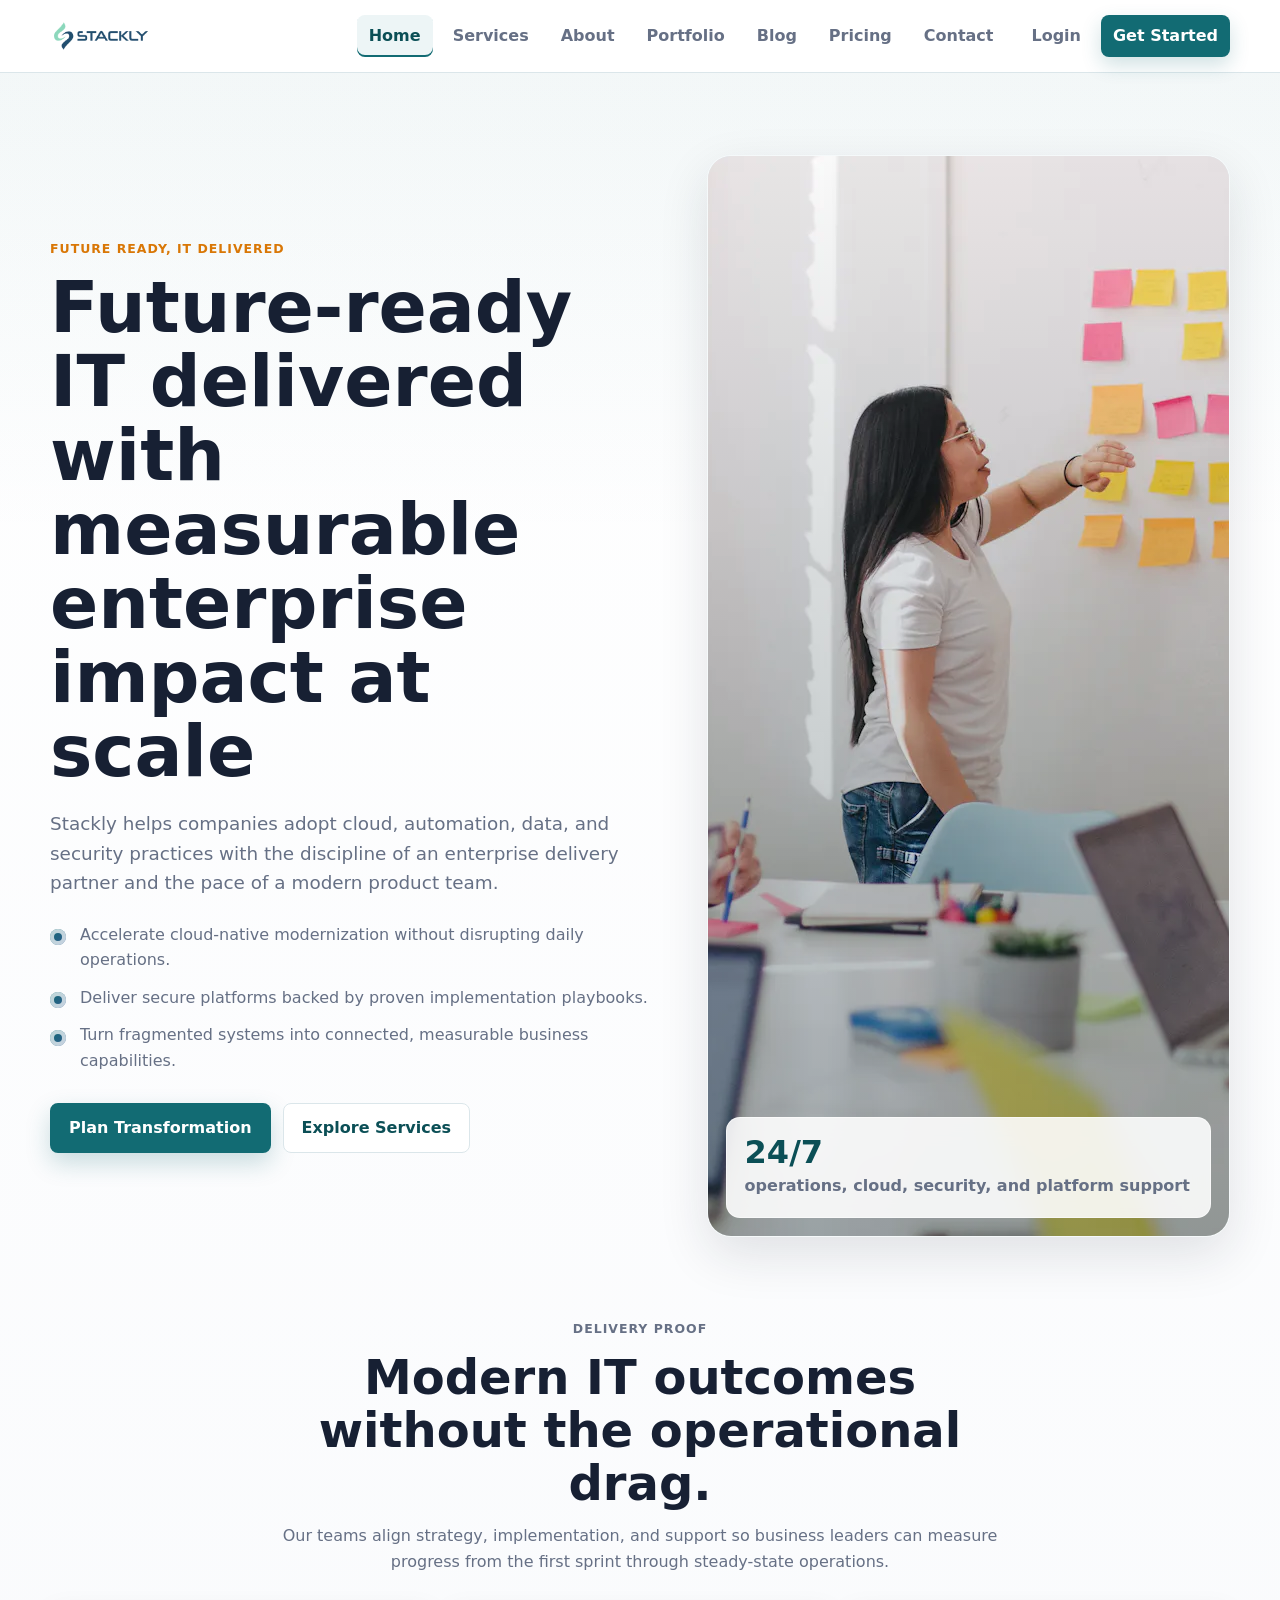
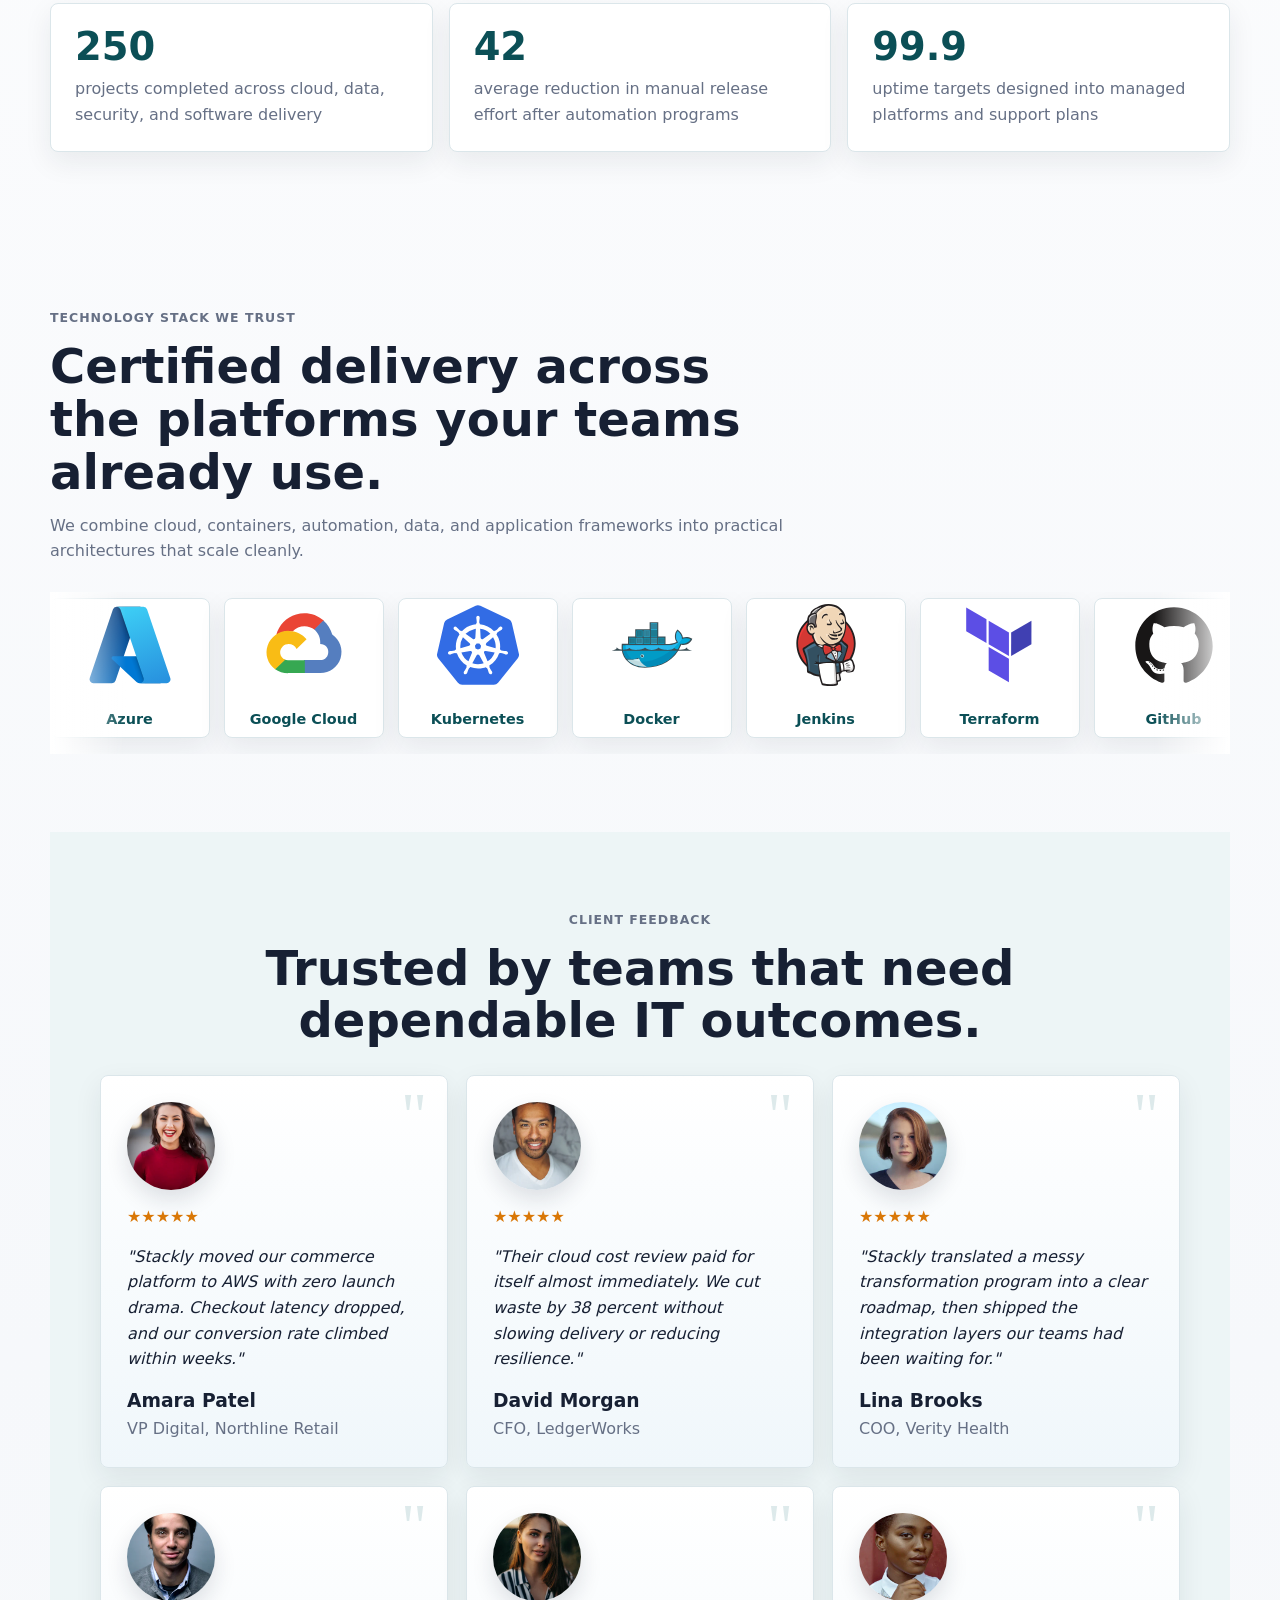
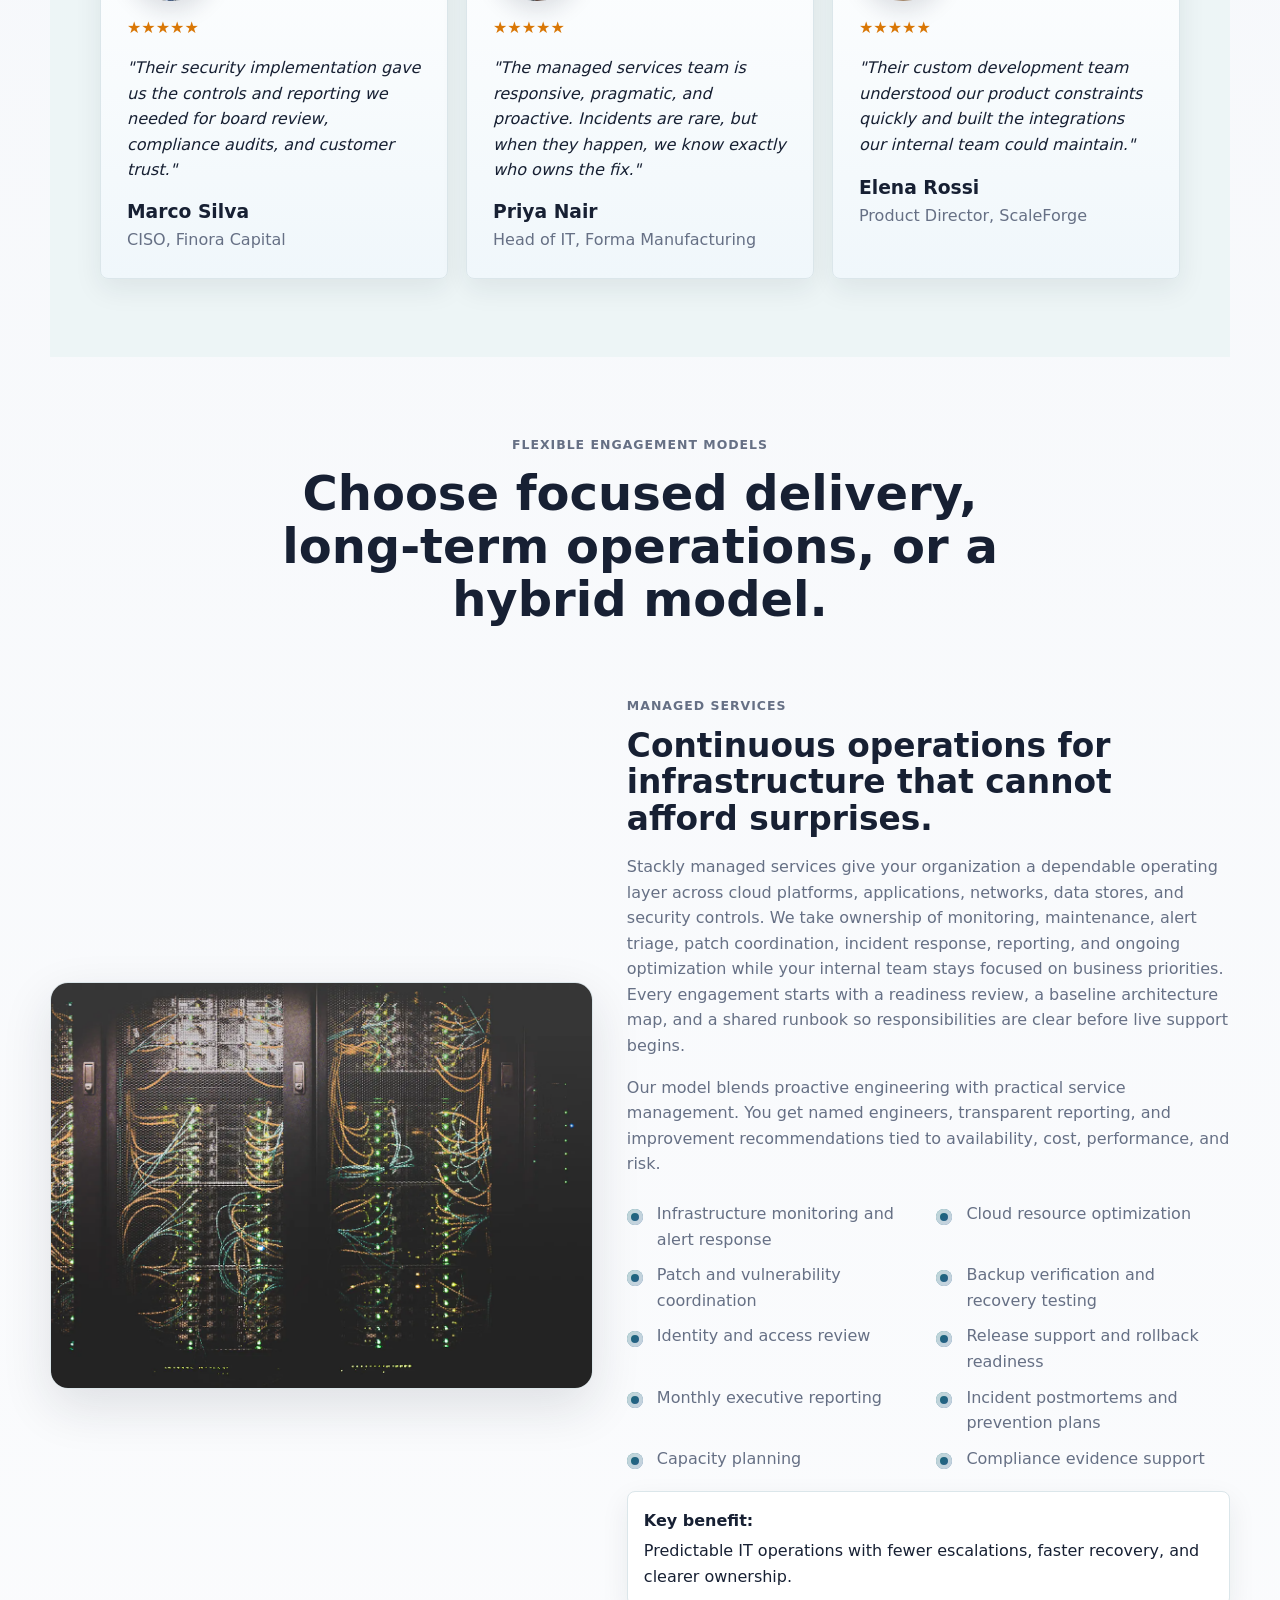
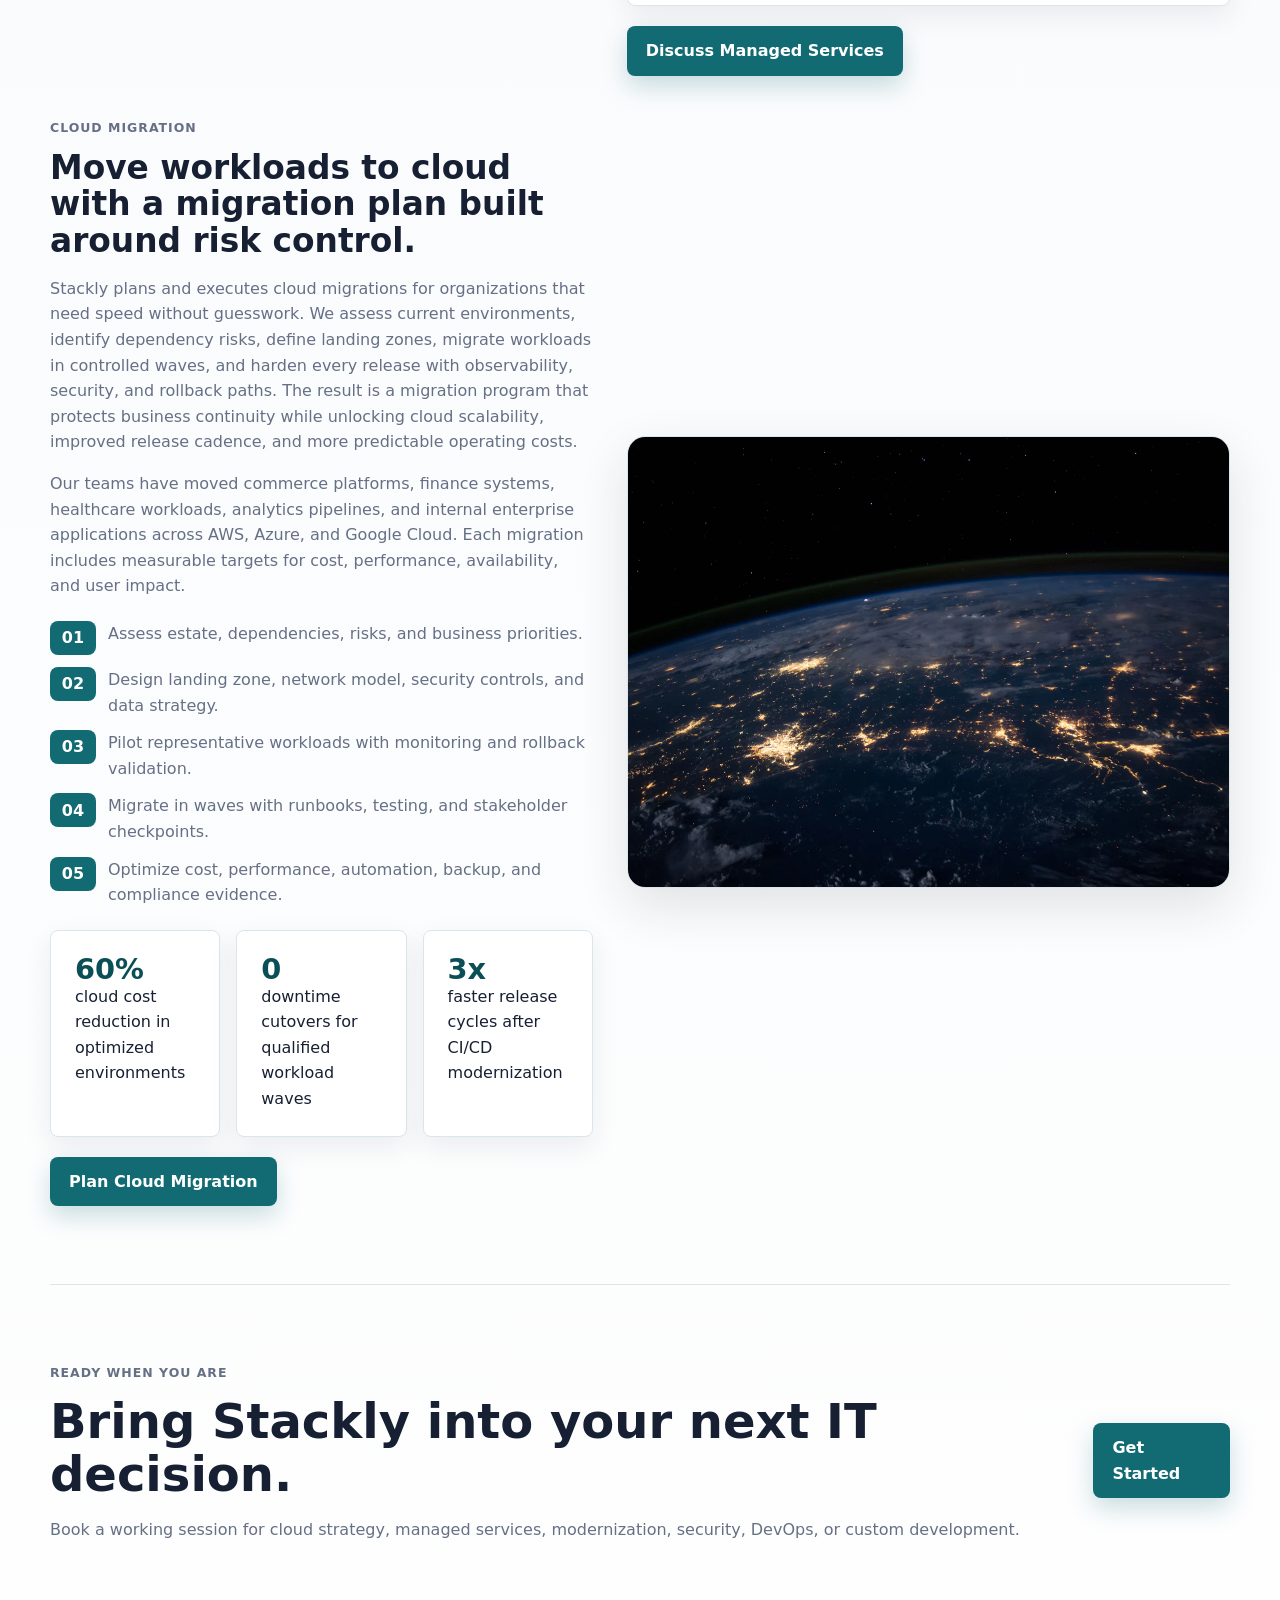
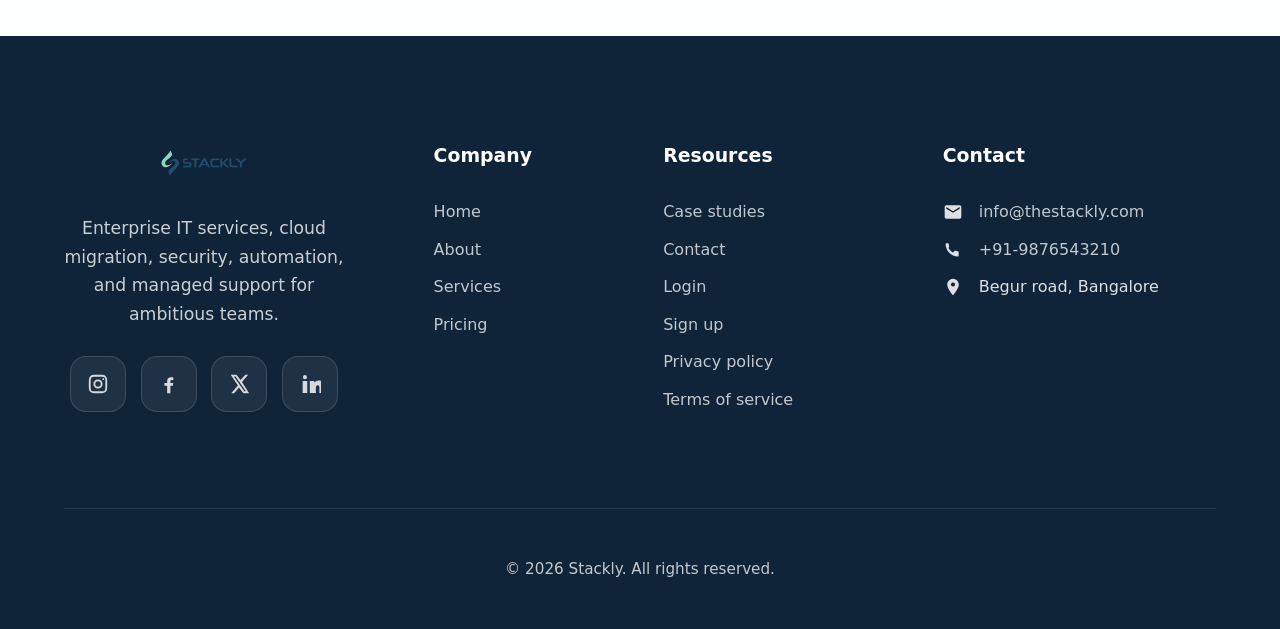
==== index.html @ 106e1dbd "first commit" ====
<!DOCTYPE html>
<html lang="en">
<head>
  <meta charset="UTF-8">
  <meta name="viewport" content="width=device-width, initial-scale=1.0">
  <meta name="description" content="Stackly delivers enterprise IT services, cloud migration, managed infrastructure, security, DevOps, and custom software for growing organizations.">
  <meta property="og:title" content="Stackly | Enterprise IT Services">
  <meta property="og:description" content="Future-ready IT delivery for cloud, security, automation, and digital transformation.">
  <meta property="og:image" content="assets/photos/hero-it-delivery.webp">
  <title>Stackly | Enterprise IT Services</title>
  <link rel="stylesheet" href="style.css">
  <script type="application/ld+json">
    {
      "@context": "https://schema.org",
      "@type": "Organization",
      "name": "Stackly",
      "url": "https://stackly.example",
      "description": "Enterprise IT services, cloud migration, managed infrastructure, security, DevOps, and custom software delivery.",
      "sameAs": ["https://www.linkedin.com", "https://github.com"]
    }
  </script>
</head>
<body data-page="home" class="preloader-active">
  <div class="preloader" id="preloader">
  <div class="preloader-card">
    
    <div class="preloader-spinner"></div>
    <span class="preloader-label">Stackly</span>
  </div>
</div>
  <header class="site-header">
    <nav class="navbar" aria-label="Main navigation">
<a class="logo" href="index.html" aria-label="Stackly home">
  <img src="assets/stackly-logo.webp" alt="Stackly Logo" class="logo-img">
</a>      <button class="menu-toggle" id="menuToggle" type="button" aria-label="Open menu" aria-expanded="false">
        <span class="menu-bar" aria-hidden="true"></span>
        <span class="menu-bar" aria-hidden="true"></span>
        <span class="menu-bar" aria-hidden="true"></span>
      </button>
      <div class="nav-menu" id="navMenu">
        <ul class="nav-links">
          <li><a href="index.html" data-nav="home">Home</a></li>
          <li><a href="services.html" data-nav="services">Services</a></li>
          <li><a href="about.html" data-nav="about">About</a></li>
          <li><a href="portfolio.html" data-nav="portfolio">Portfolio</a></li>
          <li><a href="blog.html" data-nav="blog">Blog</a></li>
          <li><a href="pricing.html" data-nav="pricing">Pricing</a></li>
          <li><a href="contact.html" data-nav="contact">Contact</a></li>
        </ul>
        <div class="nav-actions" id="authArea"></div>
      </div>
    </nav>
  </header>

  <main>
    <section class="hero hero-it page-fade" id="future-ready">
      <div class="hero-content">
        <p class="eyebrow">Future Ready, IT Delivered</p>
        <h1>Future-ready IT delivered<br>with measurable enterprise<br>impact at scale</h1>
        <p class="hero-subhead">Stackly helps companies adopt cloud, automation, data, and security practices with the discipline of an enterprise delivery partner and the pace of a modern product team.</p>
        <ul class="hero-benefits" aria-label="Stackly key benefits">
          <li><span aria-hidden="true"></span>Accelerate cloud-native modernization without disrupting daily operations.</li>
          <li><span aria-hidden="true"></span>Deliver secure platforms backed by proven implementation playbooks.</li>
          <li><span aria-hidden="true"></span>Turn fragmented systems into connected, measurable business capabilities.</li>
        </ul>
        <div class="hero-actions">
          <a class="btn primary" href="contact.html?service=IT%20Transformation">Plan Transformation</a>
          <a class="btn secondary" href="services.html">Explore Services</a>
        </div>
      </div>
      <figure class="hero-media" aria-label="Technology team working across cloud infrastructure">
        <img src="assets/photos/hero-it-delivery.webp" alt="Professional technology team collaborating around laptops and digital infrastructure" width="1920" height="1080" fetchpriority="high">
        <figcaption>
          <strong>24/7</strong>
          <span>operations, cloud, security, and platform support</span>
        </figcaption>
      </figure>
    </section>

    <section class="section proof-band" aria-labelledby="proof-title">
      <div class="section-heading center">
        <p class="eyebrow">Delivery Proof</p>
        <h2 id="proof-title">Modern IT outcomes without the operational drag.</h2>
        <p>Our teams align strategy, implementation, and support so business leaders can measure progress from the first sprint through steady-state operations.</p>
      </div>
      <div class="metric-grid">
        <article>
          <span data-counter="250">0</span>
          <p>projects completed across cloud, data, security, and software delivery</p>
        </article>
        <article>
          <span data-counter="42">0</span>
          <p>average reduction in manual release effort after automation programs</p>
        </article>
        <article>
          <span data-counter="99.9">0</span>
          <p>uptime targets designed into managed platforms and support plans</p>
        </article>
      </div>
    </section>

    <section class="section" aria-labelledby="stack-title">
      <div class="section-heading">
        <p class="eyebrow">Technology Stack We Trust</p>
        <h2 id="stack-title">Certified delivery across the platforms your teams already use.</h2>
        <p>We combine cloud, containers, automation, data, and application frameworks into practical architectures that scale cleanly.</p>
      </div>
      <div class="tech-carousel-wrap">
        <div class="tech-carousel" id="techCarousel" aria-label="Technology logo carousel">
          <div class="logo-track">
            <article class="logo-card" title="Amazon Web Services"><img src="assets/logos/aws.svg" alt="Amazon Web Services logo" loading="lazy"><span>AWS</span></article>
            <article class="logo-card" title="Microsoft Azure"><img src="assets/logos/azure.svg" alt="Microsoft Azure logo" loading="lazy"><span>Azure</span></article>
            <article class="logo-card" title="Google Cloud"><img src="assets/logos/googlecloud.svg" alt="Google Cloud logo" loading="lazy"><span>Google Cloud</span></article>
            <article class="logo-card" title="Kubernetes"><img src="assets/logos/kubernetes.svg" alt="Kubernetes logo" loading="lazy"><span>Kubernetes</span></article>
            <article class="logo-card" title="Docker"><img src="assets/logos/docker.svg" alt="Docker logo" loading="lazy"><span>Docker</span></article>
            <article class="logo-card" title="Jenkins"><img src="assets/logos/jenkins.svg" alt="Jenkins logo" loading="lazy"><span>Jenkins</span></article>
            <article class="logo-card" title="Terraform"><img src="assets/logos/terraform.svg" alt="Terraform logo" loading="lazy"><span>Terraform</span></article>
            <article class="logo-card" title="GitHub"><img src="assets/logos/github.svg" alt="GitHub logo" loading="lazy"><span>GitHub</span></article>
            <article class="logo-card" title="GitLab"><img src="assets/logos/gitlab.svg" alt="GitLab logo" loading="lazy"><span>GitLab</span></article>
            <article class="logo-card" title="React"><img src="assets/logos/react.svg" alt="React logo" loading="lazy"><span>React</span></article>
            <article class="logo-card" title="Node.js"><img src="assets/logos/nodejs.svg" alt="Node.js logo" loading="lazy"><span>Node.js</span></article>
            <article class="logo-card" title="Python"><img src="assets/logos/python.svg" alt="Python logo" loading="lazy"><span>Python</span></article>
            <article class="logo-card" title="PostgreSQL"><img src="assets/logos/postgresql.svg" alt="PostgreSQL logo" loading="lazy"><span>PostgreSQL</span></article>
            <article class="logo-card" title="MongoDB"><img src="assets/logos/mongodb.svg" alt="MongoDB logo" loading="lazy"><span>MongoDB</span></article>
            <article class="logo-card" title="Redis"><img src="assets/logos/redis.svg" alt="Redis logo" loading="lazy"><span>Redis</span></article>
          </div>
        </div>
      </div>
    </section>

    <section class="section muted" aria-labelledby="testimonials-title">
      <div class="section-heading center">
        <p class="eyebrow">Client Feedback</p>
        <h2 id="testimonials-title">Trusted by teams that need dependable IT outcomes.</h2>
      </div>
      <div class="testimonial-grid">
        <article class="testimonial-card">
          <img src="assets/photos/testimonial-amara.webp" alt="Portrait of Amara Patel" loading="lazy">
          <div class="rating" aria-label="5 out of 5 stars">&#9733;&#9733;&#9733;&#9733;&#9733;</div>
          <p>"Stackly moved our commerce platform to AWS with zero launch drama. Checkout latency dropped, and our conversion rate climbed within weeks."</p>
          <h3>Amara Patel</h3>
          <span>VP Digital, Northline Retail</span>
        </article>
        <article class="testimonial-card">
          <img src="assets/photos/testimonial-david.webp" alt="Portrait of David Morgan" loading="lazy">
          <div class="rating" aria-label="5 out of 5 stars">&#9733;&#9733;&#9733;&#9733;&#9733;</div>
          <p>"Their cloud cost review paid for itself almost immediately. We cut waste by 38 percent without slowing delivery or reducing resilience."</p>
          <h3>David Morgan</h3>
          <span>CFO, LedgerWorks</span>
        </article>
        <article class="testimonial-card">
          <img src="assets/photos/testimonial-lina.webp" alt="Portrait of Lina Brooks" loading="lazy">
          <div class="rating" aria-label="5 out of 5 stars">&#9733;&#9733;&#9733;&#9733;&#9733;</div>
          <p>"Stackly translated a messy transformation program into a clear roadmap, then shipped the integration layers our teams had been waiting for."</p>
          <h3>Lina Brooks</h3>
          <span>COO, Verity Health</span>
        </article>
        <article class="testimonial-card">
          <img src="assets/photos/testimonial-marco.webp" alt="Portrait of Marco Silva" loading="lazy">
          <div class="rating" aria-label="5 out of 5 stars">&#9733;&#9733;&#9733;&#9733;&#9733;</div>
          <p>"Their security implementation gave us the controls and reporting we needed for board review, compliance audits, and customer trust."</p>
          <h3>Marco Silva</h3>
          <span>CISO, Finora Capital</span>
        </article>
        <article class="testimonial-card">
          <img src="assets/photos/testimonial-priya.webp" alt="Portrait of Priya Nair" loading="lazy">
          <div class="rating" aria-label="5 out of 5 stars">&#9733;&#9733;&#9733;&#9733;&#9733;</div>
          <p>"The managed services team is responsive, pragmatic, and proactive. Incidents are rare, but when they happen, we know exactly who owns the fix."</p>
          <h3>Priya Nair</h3>
          <span>Head of IT, Forma Manufacturing</span>
        </article>
        <article class="testimonial-card">
          <img src="assets/photos/testimonial-elena.webp" alt="Portrait of Elena Rossi" loading="lazy">
          <div class="rating" aria-label="5 out of 5 stars">&#9733;&#9733;&#9733;&#9733;&#9733;</div>
          <p>"Their custom development team understood our product constraints quickly and built the integrations our internal team could maintain."</p>
          <h3>Elena Rossi</h3>
          <span>Product Director, ScaleForge</span>
        </article>
      </div>
    </section>

    <section class="section engagement-section" aria-labelledby="engagement-title">
      <div class="section-heading center">
        <p class="eyebrow">Flexible Engagement Models</p>
        <h2 id="engagement-title">Choose focused delivery, long-term operations, or a hybrid model.</h2>
      </div>

      <article class="engagement-row" id="managed-services">
        <div class="engagement-image">
          <img src="assets/photos/managed-services.webp" alt="Server monitoring and IT operations environment" loading="lazy">
        </div>
        <div class="engagement-copy">
          <p class="eyebrow">Managed Services</p>
          <h3>Continuous operations for infrastructure that cannot afford surprises.</h3>
          <p>Stackly managed services give your organization a dependable operating layer across cloud platforms, applications, networks, data stores, and security controls. We take ownership of monitoring, maintenance, alert triage, patch coordination, incident response, reporting, and ongoing optimization while your internal team stays focused on business priorities. Every engagement starts with a readiness review, a baseline architecture map, and a shared runbook so responsibilities are clear before live support begins.</p>
          <p>Our model blends proactive engineering with practical service management. You get named engineers, transparent reporting, and improvement recommendations tied to availability, cost, performance, and risk.</p>
          <ul class="icon-list two-column">
            <li>Infrastructure monitoring and alert response</li>
            <li>Cloud resource optimization</li>
            <li>Patch and vulnerability coordination</li>
            <li>Backup verification and recovery testing</li>
            <li>Identity and access review</li>
            <li>Release support and rollback readiness</li>
            <li>Monthly executive reporting</li>
            <li>Incident postmortems and prevention plans</li>
            <li>Capacity planning</li>
            <li>Compliance evidence support</li>
          </ul>
          <div class="highlight-strip">
            <strong>Key benefit:</strong>
            <span>Predictable IT operations with fewer escalations, faster recovery, and clearer ownership.</span>
          </div>
          <a class="btn primary" href="contact.html?service=Managed%20Services">Discuss Managed Services</a>
        </div>
      </article>

      <article class="engagement-row reverse" id="cloud-migration">
        <div class="engagement-image">
          <img src="assets/photos/cloud-migration.webp" alt="Cloud infrastructure and digital network concept" loading="lazy">
        </div>
        <div class="engagement-copy">
          <p class="eyebrow">Cloud Migration</p>
          <h3>Move workloads to cloud with a migration plan built around risk control.</h3>
          <p>Stackly plans and executes cloud migrations for organizations that need speed without guesswork. We assess current environments, identify dependency risks, define landing zones, migrate workloads in controlled waves, and harden every release with observability, security, and rollback paths. The result is a migration program that protects business continuity while unlocking cloud scalability, improved release cadence, and more predictable operating costs.</p>
          <p>Our teams have moved commerce platforms, finance systems, healthcare workloads, analytics pipelines, and internal enterprise applications across AWS, Azure, and Google Cloud. Each migration includes measurable targets for cost, performance, availability, and user impact.</p>
          <ol class="timeline-list" aria-label="Cloud migration methodology">
            <li><span>01</span>Assess estate, dependencies, risks, and business priorities.</li>
            <li><span>02</span>Design landing zone, network model, security controls, and data strategy.</li>
            <li><span>03</span>Pilot representative workloads with monitoring and rollback validation.</li>
            <li><span>04</span>Migrate in waves with runbooks, testing, and stakeholder checkpoints.</li>
            <li><span>05</span>Optimize cost, performance, automation, backup, and compliance evidence.</li>
          </ol>
          <div class="result-grid">
            <div><strong>60%</strong><span>cloud cost reduction in optimized environments</span></div>
            <div><strong>0</strong><span>downtime cutovers for qualified workload waves</span></div>
            <div><strong>3x</strong><span>faster release cycles after CI/CD modernization</span></div>
          </div>
          <a class="btn primary" href="contact.html?service=Cloud%20Migration">Plan Cloud Migration</a>
        </div>
      </article>
    </section>

    <section class="section cta-band" aria-labelledby="cta-title">
      <div>
        <p class="eyebrow">Ready When You Are</p>
        <h2 id="cta-title">Bring Stackly into your next IT decision.</h2>
        <p>Book a working session for cloud strategy, managed services, modernization, security, DevOps, or custom development.</p>
      </div>
      <a class="btn primary" href="contact.html">Get Started</a>
    </section>
  </main>

    <footer class="site-footer">
    <div class="container footer-grid">
      <div class="footer-brand">
        <a class="logo" href="index.html" aria-label="Stackly home">
          <img class="logo__img" src="assets/stackly-logo.webp" alt="Stackly Logo" width="280" height="64" decoding="async">
        </a>
        <p>Enterprise IT services, cloud migration, security, automation, and managed support for ambitious teams.</p>
        <div class="footer-social" aria-label="Social links">
          <a class="footer-social__link" href="https://www.instagram.com/" aria-label="Instagram">
            <svg class="footer-social__icon" viewBox="0 0 24 24" width="22" height="22" aria-hidden="true">
              <path fill="currentColor" d="M7.5 2h9A5.5 5.5 0 0 1 22 7.5v9A5.5 5.5 0 0 1 16.5 22h-9A5.5 5.5 0 0 1 2 16.5v-9A5.5 5.5 0 0 1 7.5 2Zm0 2A3.5 3.5 0 0 0 4 7.5v9A3.5 3.5 0 0 0 7.5 20h9a3.5 3.5 0 0 0 3.5-3.5v-9A3.5 3.5 0 0 0 16.5 4h-9Zm10.25 1.75a1 1 0 1 1 0 2a1 1 0 0 1 0-2ZM12 7a5 5 0 1 1 0 10a5 5 0 0 1 0-10Zm0 2a3 3 0 1 0 0 6a3 3 0 0 0 0-6Z"/>
            </svg>
          </a>
          <a class="footer-social__link" href="https://www.facebook.com/" aria-label="Facebook">
            <svg class="footer-social__icon" viewBox="0 0 24 24" width="22" height="22" aria-hidden="true">
              <path fill="currentColor" d="M13.5 22v-8h2.7l.4-3H13.5V9.1c0-.9.3-1.6 1.7-1.6h1.5V4.8c-.3 0-1.3-.1-2.5-.1c-2.5 0-4.2 1.5-4.2 4.3V11H7v3h3v8h3.5Z"/>
            </svg>
          </a>
          <a class="footer-social__link" href="https://twitter.com/" aria-label="Twitter">
            <svg class="footer-social__icon" viewBox="0 0 24 24" width="22" height="22" aria-hidden="true">
              <path fill="currentColor" d="M18.9 2H22l-6.8 7.8L23 22h-6.2l-4.8-6.2L6.6 22H3.5l7.3-8.4L3 2h6.3l4.3 5.6L18.9 2Zm-1.1 18h1.7L8.2 3.9H6.4L17.8 20Z"/>
            </svg>
          </a>
          <a class="footer-social__link" href="https://www.linkedin.com/" aria-label="LinkedIn">
            <svg class="footer-social__icon" viewBox="0 0 24 24" width="22" height="22" aria-hidden="true">
              <path fill="currentColor" d="M6.5 6.7A2.2 2.2 0 1 1 6.5 2.3a2.2 2.2 0 0 1 0 4.4ZM4 21.8V8.6h5v13.2H4Zm7.8 0V8.6h4.8v1.8h.1c.7-1.2 2.3-2.3 4.7-2.3c5 0 5.9 3.3 5.9 7.6v6.1h-5v-5.4c0-1.3 0-3-1.8-3s-2.1 1.4-2.1 2.9v5.5h-5Z"/>
            </svg>
          </a>
        </div>
      </div>
      <div>
        <h4>Company</h4>
        <ul class="footer-links">
          <li><a href="index.html">Home</a></li>
          <li><a href="about.html">About</a></li>
          <li><a href="services.html">Services</a></li>
          <li><a href="pricing.html">Pricing</a></li>
        </ul>
      </div>
      <div>
        <h4>Resources</h4>
        <ul class="footer-links">
          <li><a href="portfolio.html">Case studies</a></li>
          <li><a href="contact.html">Contact</a></li>
          <li><a href="login.html">Login</a></li>
          <li><a href="signup.html">Sign up</a></li>
          <li><a href="privacy.html">Privacy policy</a></li>
          <li><a href="terms.html">Terms of service</a></li>
        </ul>
      </div>
      <div>
        <h4>Contact</h4>
        <ul class="footer-links footer-contact">
          <li>
            <span class="footer-contact__ico" aria-hidden="true">
              <svg viewBox="0 0 24 24" width="20" height="20">
                <path fill="currentColor" d="M20 4H4a2 2 0 0 0-2 2v12a2 2 0 0 0 2 2h16a2 2 0 0 0 2-2V6a2 2 0 0 0-2-2Zm0 4-8 5L4 8V6l8 5 8-5v2Z"/>
              </svg>
            </span>
            <a href="mailto:info@thestackly.com">info@thestackly.com</a>
          </li>
          <li>
            <span class="footer-contact__ico" aria-hidden="true">
              <svg viewBox="0 0 24 24" width="20" height="20">
                <path fill="currentColor" d="M6.6 10.8c1.2 2.3 3.1 4.2 5.4 5.4l1.8-1.8c.2-.2.6-.3.9-.2 1 .3 2.1.5 3.2.5.5 0 .9.4.9.9V20c0 .5-.4.9-.9.9C9.9 20.9 3.1 14.1 3.1 5.9c0-.5.4-.9.9-.9H6c.5 0 .9.4.9.9 0 1.1.2 2.2.5 3.2.1.3 0 .7-.2.9l-1.6 1.7Z"/>
              </svg>
            </span>
            <a href="tel:+919876543210">+91-9876543210</a>
          </li>
          <li>
            <span class="footer-contact__ico" aria-hidden="true">
              <svg viewBox="0 0 24 24" width="20" height="20">
                <path fill="currentColor" d="M12 2a7 7 0 0 1 7 7c0 5.2-7 13-7 13S5 14.2 5 9a7 7 0 0 1 7-7Zm0 9.5A2.5 2.5 0 1 0 12 6.5a2.5 2.5 0 0 0 0 5Z"/>
              </svg>
            </span>
            <span>Begur road, Bangalore</span>
          </li>
        </ul>
      </div>
    </div>
    <div class="container footer-bottom">
      <span>&copy; <span id="year"></span> Stackly. All rights reserved.</span>
    </div>
  </footer>

  <script src="script.js"></script>
</body>
</html>
---- style.css ----
:root {
  --bg: #f6f8fb;
  --surface: #ffffff;
  --surface-soft: #edf5f6;
  --surface-warm: #fff7ed;
  --text: #172033;
  --muted: #667085;
  --line: #dbe6ea;
  --primary: #126b73;
  --primary-dark: #0b4f56;
  --secondary: #315b8f;
  --accent: #d97706;
  --accent-dark: #9a4d00;
  --success: #057647;
  --error: #b42318;
  --shadow-sm: 0 10px 28px rgba(23, 32, 51, 0.08);
  --shadow: 0 18px 50px rgba(23, 32, 51, 0.12);
  --radius: 8px;
  --container: 1180px;
}

.container {
  width: calc(100% - 32px);
  max-width: var(--container);
  margin: 0 auto;
}

.site-footer {
  background: #0f2438;
  color: rgba(255, 255, 255, 0.75);
  padding: 6.75rem 0 3rem;
  margin-top: 0;
}

.site-footer .container {
  width: calc(100% - 128px);
  max-width: 1700px;
}
 
.footer-grid {
  display: grid;
  grid-template-columns: minmax(280px, 1.18fr) minmax(140px, 0.55fr) minmax(190px, 0.72fr) minmax(300px, 0.9fr);
  gap: clamp(3rem, 7vw, 8.5rem);
  align-items: start;
  margin-bottom: 5.2rem;
}
 
.site-footer h4 {
  color: #fff;
  font-size: 1.18rem;
  line-height: 1.2;
  margin: 0 0 2rem;
}
 
.site-footer a {
  color: rgba(255, 255, 255, 0.82);
}
 
.site-footer a:hover {
  color: #fff;
}
 
.footer-links {
  list-style: none;
  padding: 0;
  margin: 0;
}
 
.footer-links li {
  margin-bottom: 1.42rem;
}
 
.footer-contact li {
  display: flex;
  align-items: flex-start;
  gap: 1rem;
}
 
.footer-contact__ico {
  display: inline-flex;
  flex: 0 0 auto;
  margin-top: 0.18rem;
  color: rgba(255, 255, 255, 0.76);
}
 
.footer-contact a,
.footer-contact span {
  color: rgba(255, 255, 255, 0.86);
}

.footer-brand {
  display: grid;
  justify-items: center;
  text-align: center;
}
 
.footer-brand p {
  color: rgba(255, 255, 255, 0.78);
  font-size: 1.08rem;
  line-height: 1.65;
  max-width: 360px;
  margin: 2rem 0 1.35rem;
}
 
.footer-social {
  display: flex;
  align-items: center;
  justify-content: center;
  gap: 0.9rem;
  margin-top: 0.4rem;
}
 
.footer-social__link {
  width: 56px;
  height: 56px;
  display: inline-flex;
  align-items: center;
  justify-content: center;
  border-radius: 16px;
  border: 1px solid rgba(255, 255, 255, 0.13);
  background: rgba(255, 255, 255, 0.065);
  color: rgba(255, 255, 255, 0.82);
  transition: transform var(--transition), background var(--transition), border-color var(--transition), color var(--transition);
}
 
.footer-social__link:hover {
  transform: translateY(-2px);
  background: rgba(255, 255, 255, 0.12);
  border-color: rgba(255, 255, 255, 0.22);
  color: #fff;
}
 
.footer-social__icon {
  display: block;
}
 
.footer-bottom {
  padding-top: 3rem;
  border-top: 1px solid rgba(255, 255, 255, 0.1);
  display: flex;
  justify-content: center;
  align-items: center;
  text-align: center;
  font-size: 0.95rem;
}
 
.footer-bottom__brand {
  display: inline-flex;
  align-items: center;
  gap: 0.6rem;
}
 
.footer-bottom__logo {
  width: 110px;
  height: 28px;
  object-fit: contain;
  display: block;
}

.site-footer .logo__img {
  height: 38px;
  width: auto;
}

* {
  box-sizing: border-box;
}

html {
  scroll-behavior: smooth;
  scroll-padding-top: 96px;
}

body {
  margin: 0;
  color: var(--text);
  background:
    linear-gradient(180deg, rgba(18, 107, 115, 0.06), transparent 540px),
    linear-gradient(180deg, #ffffff 0%, var(--bg) 42%, #ffffff 100%);
  font-family: Inter, ui-sans-serif, system-ui, -apple-system, BlinkMacSystemFont, "Segoe UI", sans-serif;
  line-height: 1.6;
  overflow-x: hidden;
}

img,
svg,
iframe {
  max-width: 100%;
}

img {
  display: block;
}

a {
  color: inherit;
  text-decoration: none;
}

button,
input,
select,
textarea {
  font: inherit;
}

button {
  border: 0;
}

input,
select,
textarea {
  width: 100%;
  min-height: 46px;
  border: 1px solid var(--line);
  border-radius: var(--radius);
  padding: 11px 13px;
  color: var(--text);
  background: #fff;
  transition: border-color 0.2s ease, box-shadow 0.2s ease;
}

textarea {
  resize: vertical;
}

input[type="checkbox"] {
  width: 18px;
  min-height: 18px;
  accent-color: var(--primary);
}

input[type="file"] {
  padding: 9px;
}

input:focus,
select:focus,
textarea:focus,
button:focus-visible,
a:focus-visible,
summary:focus-visible {
  outline: none;
  border-color: var(--primary);
  box-shadow: 0 0 0 4px rgba(18, 107, 115, 0.15);
}

.sr-only {
  position: absolute;
  width: 1px;
  height: 1px;
  overflow: hidden;
  clip: rect(0, 0, 0, 0);
  white-space: nowrap;
}

.site-header {
  position: sticky;
  top: 0;
  z-index: 50;
  background: rgba(255, 255, 255, 0.94);
  border-bottom: 1px solid var(--line);
  backdrop-filter: blur(16px);
}
.preloader-active {
  overflow: hidden;
}

/* Background */
.preloader {
  position: fixed;
  inset: 0;
  z-index: 9999;
  display: flex;
  align-items: center;
  justify-content: center;
  background: linear-gradient(135deg, #f5f7fa, #e4ecf3);
  backdrop-filter: blur(6px);
  transition: opacity 0.5s ease, visibility 0.5s ease;
}

.preloader-hidden {
  opacity: 0;
  visibility: hidden;
  pointer-events: none;
}

/* Glass Card */
.preloader-card {
  display: flex;
  align-items: center;
  gap: 1rem;
  padding: 22px 30px;
  border-radius: 20px;
  background: rgba(255, 255, 255, 0.6);
  backdrop-filter: blur(14px);
  box-shadow: 0 20px 60px rgba(0, 0, 0, 0.12);
  animation: fadeInUp 0.6s ease;
}

/* Logo */
.preloader-logo {
  width: 48px;
  height: 48px;
  border-radius: 50%;
  object-fit: cover;
  box-shadow: 0 10px 25px rgba(0, 0, 0, 0.15);
  animation: pulse 1.8s infinite ease-in-out;
}

/* Spinner */
.preloader-spinner {
  width: 32px;
  height: 32px;
  border-radius: 50%;
  background: conic-gradient(
    from 0deg,
    #4a90e2,
    #6dd5ed,
    #4a90e2
  );
  mask: radial-gradient(farthest-side, transparent 60%, black 61%);
  -webkit-mask: radial-gradient(farthest-side, transparent 60%, black 61%);
  animation: spin 1s linear infinite;
}

/* Text */
.preloader-label {
  font-size: 1.3rem;
  font-weight: 800;
  letter-spacing: 0.08em;
  color: #2c3e50;
}

/* Animations */
@keyframes spin {
  to {
    transform: rotate(360deg);
  }
}

@keyframes pulse {
  0%, 100% {
    transform: scale(1);
  }
  50% {
    transform: scale(1.08);
  }
}

@keyframes fadeInUp {
  from {
    opacity: 0;
    transform: translateY(25px);
  }
  to {
    opacity: 1;
    transform: translateY(0);
  }
}
.navbar {
  width: calc(100% - 32px);
  max-width: var(--container);
  min-height: 72px;
  margin: 0 auto;
  display: flex;
  align-items: center;
  justify-content: space-between;
  gap: 18px;
  position: relative;
}

.logo {
  display: inline-flex;
  align-items: center;
  gap: 10px;
  color: var(--primary-dark);
  font-size: 1.4rem;
  font-weight: 900;
  letter-spacing: 0;
}

.logo img,
.logo-img {
  max-height: 42px;
  width: auto;
  display: block;
}

.menu-toggle {
  width: 44px;
  min-width: 44px;
  height: 44px;
  display: inline-grid;
  align-content: center;
  justify-items: center;
  gap: 5px;
  border: 1px solid var(--line);
  border-radius: var(--radius);
  color: var(--text);
  background: var(--surface);
  cursor: pointer;
}

.menu-bar {
  width: 20px;
  height: 2px;
  display: block;
  border-radius: 999px;
  background: currentColor;
  transition: transform 0.2s ease, opacity 0.2s ease;
}

.menu-toggle.open .menu-bar:nth-child(1) {
  transform: translateY(7px) rotate(45deg);
}

.menu-toggle.open .menu-bar:nth-child(2) {
  opacity: 0;
}

.menu-toggle.open .menu-bar:nth-child(3) {
  transform: translateY(-7px) rotate(-45deg);
}

.nav-menu {
  position: fixed;
  inset: 72px 0 auto auto;
  width: min(360px, calc(100vw - 24px));
  max-height: calc(100vh - 88px);
  display: none;
  flex-direction: column;
  gap: 14px;
  padding: 18px;
  border: 1px solid var(--line);
  border-radius: var(--radius);
  background: #fff;
  box-shadow: var(--shadow);
  overflow-y: auto;
}

.nav-menu.open {
  display: flex;
}

.nav-links,
.nav-actions {
  display: flex;
  gap: 8px;
}

.nav-links {
  flex-direction: column;
  align-items: stretch;
  padding: 0;
  margin: 0;
  list-style: none;
}

.nav-actions {
  flex-direction: column;
}

.nav-links a,
.nav-actions a,
.logout-btn {
  min-height: 40px;
  display: inline-flex;
  align-items: center;
  justify-content: center;
  border-radius: var(--radius);
  padding: 8px 12px;
  color: var(--muted);
  background: transparent;
  font-weight: 800;
  cursor: pointer;
  transition: color 0.2s ease, background 0.2s ease, transform 0.2s ease;
}

.nav-links a:hover,
.nav-links a.active {
  color: var(--primary-dark);
  background: var(--surface-soft);
}

.nav-links a.active {
  box-shadow: inset 0 -2px 0 var(--primary);
}

.nav-cta,
.nav-actions .nav-cta {
  color: #fff;
  background: var(--primary);
  box-shadow: 0 8px 20px rgba(18, 107, 115, 0.2);
}

.nav-cta:hover,
.logout-btn:hover {
  color: #fff;
  background: var(--primary-dark);
}

.user-pill {
  display: inline-flex;
  align-items: center;
  justify-content: center;
  min-height: 40px;
  padding: 8px 12px;
  border: 1px solid var(--line);
  border-radius: var(--radius);
  background: #fff;
  font-weight: 800;
}

.hero,
.page-hero,
.section,
.auth-page {
  width: calc(100% - 32px);
  max-width: var(--container);
  margin: 0 auto;
}

.hero {
  min-height: calc(100vh - 72px);
  display: grid;
  grid-template-columns: minmax(0, 1fr) minmax(360px, 0.86fr);
  align-items: center;
  gap: 48px;
  padding: 82px 0;
}

.hero.hero-404 {
  min-height: 100vh;
  width: 100%;
  max-width: 100%;
  margin: 0;
  display: grid;
  justify-items: center;
  align-items: center;
  place-items: center;
  padding: 100px 24px;
  background: radial-gradient(circle at top, rgba(18, 107, 115, 0.12), transparent 42%), var(--bg);
}

.hero.hero-404 .hero-content {
  width: min(100%, 720px);
  margin: 0 auto;
  text-align: center;
  padding: 40px 36px;
  border-radius: 28px;
  background: rgba(255, 255, 255, 0.96);
  box-shadow: 0 24px 64px rgba(23, 32, 51, 0.12);
  border: 1px solid rgba(18, 107, 115, 0.08);
}

.hero.hero-404 .error-hero-card {
  display: grid;
  place-items: center;
  gap: 18px;
  margin-bottom: 24px;
}

.hero.hero-404 .error-code {
  display: inline-flex;
  align-items: center;
  justify-content: center;
  min-width: 96px;
  min-height: 96px;
  border-radius: 28px;
  background: linear-gradient(135deg, rgba(18, 107, 115, 0.12), rgba(49, 91, 143, 0.16));
  color: var(--primary);
  font-size: 2.8rem;
  font-weight: 900;
}

.hero.hero-404 h1 {
  font-size: clamp(2.2rem, 4vw, 3.4rem);
}

.hero.hero-404 .hero-subhead {
  color: var(--muted);
  font-size: 1rem;
  margin-top: 0;
}

.hero.hero-404 .hero-actions {
  justify-content: center;
  gap: 16px;
  margin-top: 28px;
}

.hero.hero-404 .hero-actions .btn {
  min-width: 170px;
}

.hero.hero-404 .btn.primary {
  box-shadow: 0 16px 36px rgba(18, 107, 115, 0.18);
}

.hero.hero-404 .btn.secondary {
  background: #f8fbfd;
}

.hero.hero-404 .btn.secondary:hover {
  background: #eef7fb;
}

.hero.hero-404 .eyebrow {
  margin-bottom: 12px;
  letter-spacing: 0.15em;
  color: var(--accent);
}

.hero h1,
.page-hero h1,
.auth-card h1 {
  margin: 0;
  line-height: 1.04;
  letter-spacing: 0;
}

.hero h1 {
  max-width: 820px;
  font-size: 4.45rem;
}

.hero-content,
.hero-media,
.engagement-copy,
.story-copy,
.rich-card,
.portfolio-card,
.blog-card,
.pricing-card,
.team-card,
.form-card,
.contact-panel {
  min-width: 0;
}

.hero h1,
.page-hero h1,
.section h2 {
  overflow-wrap: break-word;
}

.hero-subhead,
.page-hero p,
.section p {
  color: var(--muted);
}

.hero-subhead {
  max-width: 680px;
  margin: 20px 0 0;
  font-size: 1.15rem;
}

.eyebrow {
  margin: 0 0 12px;
  color: var(--accent);
  font-size: 0.78rem;
  font-weight: 900;
  letter-spacing: 0.08em;
  text-transform: uppercase;
}

.hero-benefits,
.icon-list,
.feature-list,
.result-list {
  padding: 0;
  margin: 24px 0 0;
  list-style: none;
}

.hero-benefits {
  display: grid;
  gap: 12px;
  max-width: 720px;
}

.hero-benefits li,
.icon-list li,
.feature-list li,
.result-list li {
  position: relative;
  padding-left: 30px;
  color: var(--muted);
}

.hero-benefits li span,
.icon-list li::before,
.feature-list li::before,
.result-list li::before {
  content: "";
  position: absolute;
  left: 0;
  top: 0.48em;
  width: 16px;
  height: 16px;
  border-radius: 50%;
  background:
    linear-gradient(135deg, var(--primary), var(--secondary));
  box-shadow: inset 0 0 0 4px rgba(255, 255, 255, 0.72);
}

.hero-actions {
  display: flex;
  flex-wrap: wrap;
  gap: 12px;
  margin-top: 30px;
}

.btn {
  min-height: 46px;
  display: inline-flex;
  align-items: center;
  justify-content: center;
  border: 1px solid transparent;
  border-radius: var(--radius);
  padding: 11px 18px;
  font-weight: 900;
  cursor: pointer;
  transition: transform 0.2s ease, box-shadow 0.2s ease, background 0.2s ease, color 0.2s ease;
}

.btn:active,
.filter-btn:active,
.nav-links a:active,
.nav-actions a:active,
.logout-btn:active {
  transform: translateY(0);
}

.btn[disabled],
button[disabled] {
  cursor: not-allowed;
  opacity: 0.68;
  transform: none;
}

.btn:hover,
.card:hover,
.rich-card:hover,
.portfolio-card:hover,
.blog-card:hover,
.pricing-card:hover,
.testimonial-card:hover,
.team-card:hover,
.addon-grid article:hover,
.industry-grid article:hover,
.differentiator-grid article:hover {
  transform: translateY(-3px);
}

.btn.primary {
  color: #fff;
  background: var(--primary);
  box-shadow: 0 10px 24px rgba(18, 107, 115, 0.22);
}

.btn.primary:hover {
  background: var(--primary-dark);
}

.btn.secondary {
  color: var(--primary-dark);
  background: #fff;
  border-color: var(--line);
}

.btn.secondary:hover {
  border-color: rgba(18, 107, 115, 0.35);
  box-shadow: var(--shadow-sm);
}

.btn.dark {
  background: #172033;
}

.full {
  width: 100%;
}

.hero-media {
  position: relative;
  margin: 0;
  border: 1px solid rgba(255, 255, 255, 0.7);
  border-radius: 24px;
  overflow: hidden;
  background: #dfecef;
  box-shadow: var(--shadow);
}

.hero-media::after,
.image-hero::after {
  content: "";
  position: absolute;
  inset: 0;
  background: linear-gradient(180deg, transparent, rgba(6, 33, 38, 0.35));
  pointer-events: none;
}

.hero-media img {
  width: 100%;
  min-height: 560px;
  object-fit: cover;
}

.hero-media figcaption {
  position: absolute;
  left: 18px;
  right: 18px;
  bottom: 18px;
  z-index: 2;
  display: grid;
  gap: 5px;
  padding: 18px;
  border: 1px solid rgba(255, 255, 255, 0.55);
  border-radius: 14px;
  background: rgba(255, 255, 255, 0.88);
  backdrop-filter: blur(12px);
}

.hero-media strong {
  color: var(--primary-dark);
  font-size: 2rem;
  line-height: 1;
}

.hero-media span {
  color: var(--muted);
  font-weight: 800;
}

.section {
  padding: 78px 0;
}

.section.compact-top {
  padding-top: 32px;
}

.section.muted {
  width: 100%;
  padding: 78px max(16px, calc((100% - var(--container)) / 2));
  background: var(--surface-soft);
}

.section-heading {
  max-width: 760px;
  margin-bottom: 28px;
}

.section-heading.center {
  margin-right: auto;
  margin-left: auto;
  text-align: center;
}

.section h2,
.page-hero h1 {
  margin: 0;
  font-size: 3rem;
  line-height: 1.1;
  letter-spacing: 0;
}

.section-heading p:not(.eyebrow) {
  margin: 14px 0 0;
}

.proof-band {
  padding-top: 0;
}

.metric-grid,
.stat-grid,
.result-grid {
  display: grid;
  grid-template-columns: repeat(3, minmax(0, 1fr));
  gap: 16px;
}

.stat-grid {
  grid-template-columns: repeat(5, minmax(0, 1fr));
}

.metric-grid article,
.stat-grid article,
.result-grid div,
.guarantee-card,
.mission-card,
.highlight-strip,
.urgency-card,
.comparison-mini {
  border: 1px solid var(--line);
  border-radius: var(--radius);
  background: #fff;
  box-shadow: var(--shadow-sm);
}

.metric-grid article,
.stat-grid article,
.result-grid div {
  padding: 24px;
}

.metric-grid span,
.stat-grid span {
  display: block;
  color: var(--primary-dark);
  font-size: 2.4rem;
  font-weight: 900;
  line-height: 1;
}

.metric-grid p,
.stat-grid p {
  margin: 10px 0 0;
}

.tech-carousel-wrap {
  position: relative;
}

.tech-carousel-wrap::before,
.tech-carousel-wrap::after {
  content: "";
  position: absolute;
  top: 0;
  bottom: 0;
  z-index: 2;
  width: 76px;
  pointer-events: none;
}

.tech-carousel-wrap::before {
  left: 0;
  background: linear-gradient(90deg, #fff, rgba(255, 255, 255, 0));
}

.tech-carousel-wrap::after {
  right: 0;
  background: linear-gradient(270deg, #fff, rgba(255, 255, 255, 0));
}

.tech-carousel {
  overflow-x: auto;
  scroll-snap-type: x mandatory;
  scrollbar-width: none;
  padding: 6px 0 16px;
}

.tech-carousel::-webkit-scrollbar {
  display: none;
}

.logo-track {
  display: grid;
  grid-auto-flow: column;
  grid-auto-columns: 160px;
  gap: 14px;
  width: max-content;
  min-width: 100%;
}

.logo-card {
  min-height: 140px;
  display: grid;
  place-items: center;
  gap: 12px;
  scroll-snap-align: start;
  border: 1px solid var(--line);
  border-radius: var(--radius);
  background: #fff;
  box-shadow: var(--shadow-sm);
  animation: fadeUp 0.55s ease both;
}

.logo-card img {
  width: 110px;
  height: 82px;
  object-fit: contain;
}

.logo-card span {
  color: var(--primary-dark);
  font-size: 0.9rem;
  font-weight: 900;
}

.testimonial-grid,
.service-catalog-grid,
.portfolio-grid,
.blog-grid,
.team-grid,
.industry-grid,
.differentiator-grid,
.addon-grid,
.location-grid,
.channel-grid,
.credential-grid {
  display: grid;
  gap: 18px;
}

.testimonial-grid,
.portfolio-grid,
.blog-grid {
  grid-template-columns: repeat(3, minmax(0, 1fr));
}

.service-catalog-grid {
  grid-template-columns: repeat(2, minmax(0, 1fr));
}

.team-grid,
.industry-grid,
.differentiator-grid,
.addon-grid,
.channel-grid {
  grid-template-columns: repeat(4, minmax(0, 1fr));
}

.team-grid.expanded {
  grid-template-columns: repeat(4, minmax(0, 1fr));
}

.credential-grid {
  grid-template-columns: repeat(2, minmax(0, 1fr));
}

.testimonial-card,
.rich-card,
.portfolio-card,
.blog-card,
.team-card,
.industry-grid article,
.differentiator-grid article,
.addon-grid article,
.location-card,
.credential-grid article,
.form-card,
.contact-panel,
.values-panel,
.pricing-card,
.blog-post-full,
.accordion-list details {
  border: 1px solid var(--line);
  border-radius: var(--radius);
  background: var(--surface);
  box-shadow: var(--shadow-sm);
}

.testimonial-card {
  position: relative;
  padding: 26px;
  background: linear-gradient(180deg, #fff, #f0f7fb);
  transition: transform 0.3s ease, box-shadow 0.3s ease;
}

.testimonial-card::before {
  content: "\"";
  position: absolute;
  top: 8px;
  right: 20px;
  color: rgba(18, 107, 115, 0.14);
  font-size: 4rem;
  font-family: Georgia, serif;
  line-height: 1;
}

.testimonial-card img,
.team-card img,
.article-meta img,
.author-box img {
  border-radius: 50%;
  object-fit: cover;
  box-shadow: 0 10px 22px rgba(23, 32, 51, 0.13);
}

.testimonial-card img {
  width: 88px;
  height: 88px;
  margin-bottom: 14px;
}

.rating {
  color: var(--accent);
  letter-spacing: 0;
  font-size: 1rem;
  font-weight: 900;
}

.testimonial-card p {
  min-height: 104px;
  margin: 14px 0;
  color: var(--text);
  font-style: italic;
}

.testimonial-card h3,
.team-card h3,
.portfolio-card h2,
.blog-card h2,
.pricing-card h2,
.location-card h3 {
  margin: 0;
}

.testimonial-card span,
.team-card span {
  color: var(--muted);
}

.engagement-section {
  display: grid;
  gap: 42px;
}

.engagement-row {
  display: grid;
  grid-template-columns: minmax(320px, 0.9fr) minmax(0, 1fr);
  gap: 34px;
  align-items: center;
}

.engagement-row.reverse .engagement-image {
  order: 2;
}

.engagement-image img,
.story-visual img,
.visual-hero img {
  width: 100%;
  aspect-ratio: 4 / 3;
  object-fit: cover;
  border: 1px solid var(--line);
  border-radius: 18px;
  box-shadow: var(--shadow);
}

.engagement-copy h3 {
  margin: 0;
  font-size: 2.05rem;
  line-height: 1.12;
}

.two-column {
  display: grid;
  grid-template-columns: repeat(2, minmax(0, 1fr));
  gap: 10px 16px;
}

.highlight-strip,
.urgency-card,
.comparison-mini {
  display: grid;
  gap: 4px;
  padding: 16px;
  margin: 20px 0;
}

.timeline-list {
  display: grid;
  gap: 12px;
  padding: 0;
  margin: 22px 0;
  list-style: none;
}

.timeline-list li {
  display: grid;
  grid-template-columns: 46px 1fr;
  gap: 12px;
  align-items: start;
  color: var(--muted);
}

.timeline-list span {
  display: inline-grid;
  place-items: center;
  min-height: 34px;
  border-radius: var(--radius);
  color: #fff;
  background: var(--primary);
  font-weight: 900;
}

.result-grid {
  grid-template-columns: repeat(3, minmax(0, 1fr));
  margin: 20px 0;
}

.result-grid strong {
  display: block;
  color: var(--primary-dark);
  font-size: 1.8rem;
  line-height: 1;
}

.cta-band {
  display: flex;
  align-items: center;
  justify-content: space-between;
  gap: 24px;
  border-top: 1px solid var(--line);
}

.page-hero {
  padding: 86px 0 38px;
  max-width: 920px;
  text-align: center;
}

[id] {
  scroll-margin-top: 96px;
}

.page-hero h1 {
  font-size: 3.6rem;
}

.page-hero p:not(.eyebrow) {
  max-width: 720px;
  margin: 16px auto 0;
  font-size: 1.1rem;
}

.visual-hero {
  max-width: var(--container);
  display: grid;
  grid-template-columns: minmax(0, 1fr) minmax(300px, 430px);
  gap: 32px;
  align-items: center;
  text-align: left;
}

.visual-hero p:not(.eyebrow) {
  margin-left: 0;
}

.image-hero {
  position: relative;
  isolation: isolate;
  max-width: none;
  width: 100%;
  min-height: 420px;
  display: grid;
  place-items: center;
  padding: 96px 16px;
  overflow: hidden;
  color: #fff;
  background:
    linear-gradient(135deg, rgba(11, 79, 86, 0.86), rgba(49, 91, 143, 0.72)),
    var(--hero-image) center / cover;
}

.image-hero > div {
  position: relative;
  z-index: 2;
  width: min(900px, 100%);
}

.image-hero .eyebrow,
.image-hero p {
  color: #fff;
}

.hero-search {
  width: min(680px, 100%);
  margin: 28px auto 0;
}

.filter-bar,
.toolbar {
  display: flex;
  flex-wrap: wrap;
  align-items: center;
  gap: 10px;
}

.toolbar {
  justify-content: space-between;
  margin-bottom: 22px;
}

.filter-btn {
  min-height: 40px;
  border: 1px solid var(--line);
  border-radius: var(--radius);
  padding: 8px 12px;
  color: var(--primary-dark);
  background: #fff;
  font-weight: 900;
  cursor: pointer;
  transition: background 0.2s ease, color 0.2s ease, transform 0.2s ease;
}

.filter-btn.active,
.filter-btn:hover {
  color: #fff;
  background: var(--primary);
}

.sort-control {
  display: flex;
  align-items: center;
  gap: 8px;
  color: var(--muted);
  font-weight: 900;
}

.sort-control select {
  width: auto;
}

.rich-card {
  position: relative;
  display: flex;
  flex-direction: column;
  gap: 16px;
  padding: 24px;
  transition: transform 0.2s ease, box-shadow 0.2s ease;
}

.rich-card h2 {
  margin: 0;
  font-size: 1.45rem;
  line-height: 1.18;
}

.rich-card p,
.rich-card ul {
  margin-top: 0;
}

.rich-card .btn,
.portfolio-card .btn,
.blog-card .btn {
  margin-top: auto;
}

.service-icon,
.industry-icon,
.channel-icon {
  position: relative;
  display: inline-grid;
  place-items: center;
  width: 48px;
  height: 48px;
  min-width: 48px;
  border-radius: 14px;
  background: linear-gradient(135deg, rgba(18, 107, 115, 0.12), rgba(49, 91, 143, 0.12));
}

.service-icon::before,
.service-icon::after,
.industry-icon::before,
.channel-icon::before {
  content: "";
  position: absolute;
}

.cloud-icon::before {
  width: 28px;
  height: 18px;
  border: 3px solid var(--primary);
  border-top-color: transparent;
  border-radius: 999px;
}

.infrastructure-icon::before,
.database-icon::before {
  width: 26px;
  height: 30px;
  border: 3px solid var(--secondary);
  border-radius: 6px;
}

.infrastructure-icon::after {
  width: 18px;
  height: 3px;
  background: var(--secondary);
  box-shadow: 0 8px 0 var(--secondary), 0 16px 0 var(--secondary);
}

.security-icon::before {
  width: 26px;
  height: 30px;
  border: 3px solid var(--primary);
  border-radius: 14px 14px 6px 6px;
}

.security-icon::after {
  width: 12px;
  height: 12px;
  border-radius: 50%;
  background: var(--accent);
}

.devops-icon::before {
  width: 28px;
  height: 28px;
  border: 3px solid var(--secondary);
  border-left-color: var(--accent);
  border-radius: 50%;
}

.analytics-icon::before {
  width: 6px;
  height: 26px;
  background: var(--primary);
  box-shadow: 10px 8px 0 var(--secondary), 20px -6px 0 var(--accent);
}

.software-icon::before {
  width: 28px;
  height: 22px;
  border: 3px solid var(--primary);
  border-radius: 6px;
}

.software-icon::after {
  width: 14px;
  height: 3px;
  background: var(--primary);
}

.database-icon::after {
  width: 26px;
  height: 8px;
  border: 3px solid var(--secondary);
  border-bottom: 0;
  border-radius: 50% 50% 0 0;
  top: 9px;
}

.recovery-icon::before {
  width: 28px;
  height: 28px;
  border: 3px solid var(--primary);
  border-right-color: transparent;
  border-radius: 50%;
}

.recovery-icon::after {
  width: 8px;
  height: 8px;
  border-top: 3px solid var(--primary);
  border-right: 3px solid var(--primary);
  transform: rotate(45deg);
  right: 10px;
}

.consulting-icon::before {
  width: 28px;
  height: 20px;
  border: 3px solid var(--secondary);
  border-radius: 6px;
}

.consulting-icon::after {
  width: 18px;
  height: 3px;
  background: var(--accent);
  bottom: 12px;
}

.support-icon::before {
  width: 28px;
  height: 22px;
  border: 3px solid var(--primary);
  border-radius: 14px 14px 8px 8px;
}

.support-icon::after {
  width: 8px;
  height: 10px;
  border-right: 3px solid var(--primary);
  border-bottom: 3px solid var(--primary);
  right: 11px;
  bottom: 11px;
}

.tag-list {
  display: flex;
  flex-wrap: wrap;
  gap: 8px;
}

.tag-list span,
.category-tag,
.case-label,
.popular-badge,
.status-badge {
  display: inline-flex;
  min-height: 30px;
  align-items: center;
  border-radius: var(--radius);
  padding: 5px 9px;
  background: var(--surface-warm);
  color: var(--accent-dark);
  font-size: 0.82rem;
  font-weight: 900;
}

.accordion-list {
  display: grid;
  gap: 12px;
}

.accordion-list details {
  overflow: hidden;
}

.accordion-list summary {
  min-height: 58px;
  display: flex;
  align-items: center;
  justify-content: space-between;
  gap: 16px;
  padding: 18px 20px;
  cursor: pointer;
  color: var(--primary-dark);
  font-weight: 900;
}

.accordion-list summary::after {
  content: "+";
  font-size: 1.4rem;
  line-height: 1;
}

.accordion-list details[open] summary::after {
  content: "-";
}

.accordion-list details > p,
.accordion-list details > div {
  padding: 0 20px 20px;
}

.detail-grid {
  display: grid;
  grid-template-columns: repeat(4, minmax(0, 1fr));
  gap: 12px;
}

.detail-grid div,
.case-study-body,
.author-box {
  border-radius: var(--radius);
  background: var(--surface-soft);
}

.detail-grid div {
  padding: 16px;
}

.detail-grid h3 {
  margin: 0 0 6px;
  font-size: 1rem;
}

.industry-grid article,
.differentiator-grid article,
.addon-grid article {
  padding: 22px;
  transition: transform 0.2s ease, box-shadow 0.2s ease;
}

.industry-grid h3,
.differentiator-grid h3,
.addon-grid h3 {
  margin: 16px 0 8px;
}

.finance::before {
  width: 26px;
  height: 24px;
  border: 3px solid var(--primary);
  border-radius: 4px;
}

.healthcare::before {
  width: 28px;
  height: 8px;
  background: var(--primary);
  box-shadow: 0 10px 0 var(--primary);
}

.healthcare::after {
  content: "";
  position: absolute;
  width: 8px;
  height: 28px;
  background: var(--primary);
}

.retail::before,
.ecommerce::before {
  width: 28px;
  height: 22px;
  border: 3px solid var(--secondary);
  border-radius: 6px;
}

.manufacturing::before {
  width: 30px;
  height: 22px;
  border: 3px solid var(--primary);
  border-top: 0;
}

.education::before {
  width: 30px;
  height: 20px;
  background: var(--secondary);
  clip-path: polygon(50% 0, 100% 34%, 50% 68%, 0 34%);
}

.story-section,
.split,
.contact-layout,
.profile-dashboard {
  display: grid;
  grid-template-columns: minmax(0, 1fr) minmax(320px, 0.82fr);
  gap: 34px;
  align-items: start;
}

.align-center {
  align-items: center;
}

.story-copy h2 {
  margin: 0;
}

.mission-card {
  padding: 20px;
  margin-top: 24px;
}

.values-panel {
  display: grid;
  gap: 12px;
  padding: 18px;
  margin-top: 18px;
}

.values-panel article,
.values-panel div {
  padding: 16px;
  border-radius: var(--radius);
  background: var(--surface-soft);
}

.timeline {
  display: grid;
  grid-template-columns: repeat(6, minmax(0, 1fr));
  gap: 12px;
}

.timeline article {
  position: relative;
  padding: 20px;
  border: 1px solid var(--line);
  border-radius: var(--radius);
  background: #fff;
}

.timeline span {
  color: var(--accent);
  font-weight: 900;
}

.timeline h3 {
  margin: 8px 0;
}

.team-card {
  display: flex;
  flex-direction: column;
  gap: 10px;
  padding: 20px;
  transition: transform 0.2s ease, box-shadow 0.2s ease;
}

.team-card img {
  width: 96px;
  height: 96px;
}

.team-card p {
  margin: 0;
  color: var(--primary-dark);
  font-weight: 900;
}

.team-card a {
  margin-top: auto;
  color: var(--primary-dark);
  font-weight: 900;
}

.credential-grid article {
  min-height: 112px;
  display: grid;
  align-content: center;
  gap: 8px;
  padding: 18px;
}

.credential-grid img {
  width: 92px;
  height: 42px;
  object-fit: contain;
}

.credential-grid strong {
  color: var(--primary-dark);
  font-size: 1.15rem;
}

.portfolio-card,
.blog-card {
  display: flex;
  flex-direction: column;
  overflow: hidden;
  transition: transform 0.2s ease, box-shadow 0.2s ease;
}

.portfolio-card figure,
.blog-card > img {
  position: relative;
  margin: 0;
  overflow: hidden;
  background: #dce5ea;
}

.portfolio-card figure img,
.blog-card > img {
  width: 100%;
  aspect-ratio: 16 / 10;
  object-fit: cover;
  transition: transform 0.35s ease;
}

.portfolio-card:hover figure img {
  transform: scale(1.05);
}

.portfolio-card figcaption {
  position: absolute;
  left: 14px;
  right: 14px;
  bottom: 14px;
  padding: 9px 10px;
  border-radius: var(--radius);
  color: #fff;
  background: rgba(11, 79, 86, 0.84);
  font-weight: 900;
}

.portfolio-card-body,
.blog-card-body {
  display: flex;
  flex: 1;
  flex-direction: column;
  gap: 12px;
  padding: 20px;
}

.portfolio-card blockquote {
  margin: 0;
  color: var(--muted);
  font-style: italic;
}

.portfolio-card cite {
  display: block;
  margin-top: 6px;
  color: var(--primary-dark);
  font-style: normal;
  font-weight: 900;
}

.case-study-body {
  display: grid;
  gap: 14px;
  padding: 18px;
}

.case-metrics,
.comparison-mini {
  display: flex;
  flex-wrap: wrap;
  gap: 10px;
}

.case-metrics span,
.comparison-mini span {
  border-radius: var(--radius);
  padding: 9px 11px;
  color: var(--primary-dark);
  background: #fff;
  font-weight: 900;
}

.discount-banner {
  display: flex;
  align-items: center;
  justify-content: space-between;
  gap: 20px;
  padding: 24px;
  margin-bottom: 22px;
  border: 1px solid rgba(18, 107, 115, 0.22);
  border-radius: var(--radius);
  background: linear-gradient(135deg, rgba(18, 107, 115, 0.1), rgba(217, 119, 6, 0.12)), #fff;
}

.discount-banner h2 {
  font-size: 1.6rem;
}

.billing-toggle {
  display: inline-flex;
  align-items: center;
  gap: 10px;
  color: var(--primary-dark);
  font-weight: 900;
}

.billing-toggle input {
  position: absolute;
  opacity: 0;
  pointer-events: none;
}

.toggle-slider {
  position: relative;
  width: 58px;
  height: 32px;
  border-radius: 999px;
  background: var(--line);
  transition: background 0.2s ease;
}

.toggle-slider::after {
  content: "";
  position: absolute;
  top: 4px;
  left: 4px;
  width: 24px;
  height: 24px;
  border-radius: 50%;
  background: #fff;
  box-shadow: 0 2px 8px rgba(23, 32, 51, 0.2);
  transition: transform 0.2s ease;
}

.billing-toggle input:checked + .toggle-slider {
  background: var(--primary);
}

.billing-toggle input:checked + .toggle-slider::after {
  transform: translateX(26px);
}

.pricing-grid {
  display: grid;
  grid-template-columns: repeat(3, minmax(0, 1fr));
  gap: 18px;
  align-items: start;
}

.pricing-card {
  position: relative;
  display: flex;
  flex-direction: column;
  gap: 16px;
  padding: 26px;
  transition: transform 0.3s ease, box-shadow 0.3s ease;
  animation: fadeUp 0.55s ease both;
}

.pricing-card.featured {
  transform: translateY(-10px);
  border-color: rgba(18, 107, 115, 0.38);
  box-shadow: 0 24px 64px rgba(18, 107, 115, 0.16);
}

.pricing-card.featured:hover {
  transform: translateY(-14px) scale(1.02);
}

.pricing-card h2 {
  color: var(--primary-dark);
  font-size: 2.4rem;
}

.pricing-card small {
  color: var(--muted);
  font-size: 1rem;
}

.popular-badge {
  position: absolute;
  top: 18px;
  right: 18px;
  color: #fff;
  background: var(--accent);
}

.feature-list {
  display: grid;
  gap: 8px;
}

.guarantee-card {
  padding: 24px;
  margin-top: 24px;
  background: linear-gradient(135deg, #fff, var(--surface-soft));
}

.table-wrap {
  overflow-x: auto;
  border: 1px solid var(--line);
  border-radius: var(--radius);
  background: #fff;
  box-shadow: var(--shadow-sm);
}

.comparison-table {
  width: 100%;
  min-width: 720px;
  border-collapse: collapse;
}

.comparison-table th,
.comparison-table td {
  padding: 15px;
  border-bottom: 1px solid var(--line);
  text-align: left;
}

.comparison-table th {
  color: var(--primary-dark);
  background: var(--surface-soft);
}

.comparison-table tbody tr:hover {
  background: #fffaf2;
}

.blog-card h2 {
  font-size: 1.35rem;
  line-height: 1.2;
}

.article-meta {
  display: flex;
  flex-wrap: wrap;
  align-items: center;
  gap: 8px 12px;
  color: var(--muted);
  font-size: 0.9rem;
  font-weight: 800;
}

.article-meta img {
  width: 34px;
  height: 34px;
}

.article-meta.wide {
  margin: 18px 0 10px;
}

.article-section {
  display: grid;
  gap: 28px;
}

.blog-post-full {
  padding: 24px;
}

.blog-post-full h2 {
  font-size: 2.2rem;
}

.article-hero {
  width: 100%;
  max-height: 420px;
  object-fit: cover;
  border-radius: var(--radius);
}

.toc {
  display: flex;
  flex-wrap: wrap;
  gap: 8px;
  margin: 18px 0 24px;
}

.toc a,
.mini-card-grid a,
.share-row button {
  border: 1px solid var(--line);
  border-radius: var(--radius);
  padding: 8px 10px;
  color: var(--primary-dark);
  background: #fff;
  font-weight: 900;
}

.blog-post-full h3 {
  margin: 24px 0 8px;
}

.blog-post-full pre {
  overflow-x: auto;
  padding: 16px;
  border-radius: var(--radius);
  color: #fff;
  background: #172033;
}

.article-callout {
  margin: 22px 0;
  padding: 18px;
  border-radius: var(--radius);
  color: var(--primary-dark);
  background: var(--surface-warm);
  font-weight: 900;
}

.share-row {
  display: flex;
  flex-wrap: wrap;
  gap: 8px;
  margin: 20px 0;
}

.share-row button {
  cursor: pointer;
}

.author-box {
  display: flex;
  gap: 14px;
  align-items: center;
  padding: 16px;
}

.author-box img {
  width: 76px;
  height: 76px;
}

.author-box h3 {
  margin-top: 0;
}

.related-articles {
  padding: 24px;
  border: 1px solid var(--line);
  border-radius: var(--radius);
  background: #fff;
}

.mini-card-grid {
  display: grid;
  grid-template-columns: repeat(3, minmax(0, 1fr));
  gap: 12px;
}

.enhanced-contact .form-card,
.enhanced-contact .contact-panel {
  width: 100%;
}

.form-card,
.contact-panel {
  padding: 26px;
}

.form-grid {
  display: grid;
  grid-template-columns: repeat(2, minmax(0, 1fr));
  gap: 16px;
}

.form-group {
  display: grid;
  gap: 7px;
}

.form-group label {
  font-weight: 900;
}

.form-group label span {
  color: var(--error);
}

.full-span {
  grid-column: 1 / -1;
}

.checkbox-group label {
  display: inline-flex;
  align-items: center;
  gap: 9px;
  color: var(--muted);
}

.error-message,
.form-hint {
  min-height: 20px;
  color: var(--error);
  font-size: 0.88rem;
}

.form-hint {
  color: var(--muted);
}

.form-status {
  min-height: 24px;
  margin: 14px 0 0;
  color: var(--success);
  font-weight: 900;
  text-align: center;
}

.response-grid {
  display: grid;
  grid-template-columns: repeat(2, minmax(0, 1fr));
  gap: 12px;
  margin-top: 20px;
}

.response-grid div {
  display: grid;
  gap: 5px;
  padding: 14px;
  border-radius: var(--radius);
  background: var(--surface-soft);
}

.response-grid a {
  color: var(--primary-dark);
  font-weight: 900;
}

.channel-grid a {
  display: grid;
  gap: 8px;
  padding: 22px;
  border: 1px solid var(--line);
  border-radius: var(--radius);
  background: #fff;
  box-shadow: var(--shadow-sm);
}

.channel-grid small {
  color: var(--muted);
}

.channel-icon::before {
  width: 26px;
  height: 20px;
  border: 3px solid var(--primary);
  border-radius: 6px;
}

.phone::before {
  width: 24px;
  height: 24px;
  border-radius: 8px;
  transform: rotate(-18deg);
}

.chat::before {
  border-radius: 12px;
}

.linkedin::before {
  border-radius: 4px;
  background: var(--secondary);
}

.location-grid {
  grid-template-columns: repeat(2, minmax(0, 1fr));
}

.location-card {
  display: grid;
  gap: 12px;
  padding: 22px;
}

.location-card iframe {
  width: 100%;
  min-height: 260px;
  border: 0;
  border-radius: var(--radius);
}

.hidden,
.hidden-by-filter {
  display: none !important;
}

.auth-page {
  min-height: calc(100vh - 260px);
  display: grid;
  place-items: center;
  padding: 64px 0;
}

.auth-card {
  width: min(100%, 480px);
  padding: 28px;
  border: 1px solid var(--line);
  border-radius: var(--radius);
  background: #fff;
  box-shadow: var(--shadow-sm);
}

.auth-card h1 {
  font-size: 2.7rem;
}

.auth-switch {
  margin: 20px 0 0;
  color: var(--muted);
  text-align: center;
}

.auth-switch a {
  color: var(--primary-dark);
  font-weight: 900;
}

.password-field {
  display: flex;
  gap: 8px;
}

.password-field input {
  flex: 1;
}

.toggle-password {
  border: 1px solid var(--line);
  border-radius: var(--radius);
  padding: 0 12px;
  color: var(--primary-dark);
  background: var(--surface-soft);
  font-weight: 900;
  cursor: pointer;
}

.profile-section {
  padding-top: 46px;
}

.profile-empty,
.profile-summary,
.project-panel {
  border: 1px solid var(--line);
  border-radius: var(--radius);
  background: var(--surface);
  box-shadow: var(--shadow-sm);
}

.profile-empty {
  display: flex;
  align-items: center;
  justify-content: space-between;
  gap: 24px;
  padding: 28px;
}

.profile-actions {
  display: flex;
  flex-wrap: wrap;
  gap: 12px;
}

.profile-summary,
.project-panel {
  padding: 24px;
}

.avatar,
.profile-avatar {
  width: 72px;
  height: 72px;
  display: grid;
  place-items: center;
  border-radius: 50%;
  color: #fff;
  background: var(--primary);
  font-weight: 900;
}

.profile-stats,
.status-grid,
.project-list {
  display: grid;
  grid-template-columns: repeat(2, minmax(0, 1fr));
  gap: 12px;
  margin-top: 18px;
}

.status-grid,
.project-list {
  grid-template-columns: repeat(3, minmax(0, 1fr));
}

.profile-stats div,
.status-grid article,
.project-list article {
  padding: 16px;
  border: 1px solid var(--line);
  border-radius: var(--radius);
  background: var(--surface-soft);
}

.profile-stats span {
  display: block;
  color: var(--primary-dark);
  font-size: 1.7rem;
  font-weight: 900;
  line-height: 1;
}

.panel-heading {
  display: flex;
  align-items: flex-start;
  justify-content: space-between;
  gap: 18px;
  margin-bottom: 18px;
}

.footer {
  width: calc(100% - 32px);
  max-width: var(--container);
  margin: 0 auto;
  padding: 38px 0;
  display: grid;
  grid-template-columns: 1fr auto;
  gap: 20px;
  border-top: 1px solid var(--line);
}

.footer p {
  max-width: 560px;
  margin: 8px 0 0;
  color: var(--muted);
}

.footer-links {
  display: flex;
  flex-wrap: wrap;
  justify-content: flex-end;
  gap: 12px;
}

.footer-links a {
  color: var(--primary-dark);
  font-weight: 900;
}

.site-footer .footer-links {
  display: block;
  margin: 0;
  padding: 0;
}

.site-footer .footer-links li {
  margin-bottom: 0.75rem;
}

.site-footer .footer-links a {
  color: rgba(255, 255, 255, 0.75);
  display: inline-block;
  font-weight: 400;
}

.site-footer .footer-links a:hover {
  color: #fff;
}

.copyright {
  grid-column: 1 / -1;
  font-size: 0.92rem;
}

.page-fade {
  animation: slideUp 0.35s ease both;
}

.fade-in {
  animation: fadeUp 0.55s ease both;
}

@keyframes slideUp {
  from {
    transform: translateY(8px);
  }
  to {
    transform: translateY(0);
  }
}

@keyframes fadeUp {
  from {
    opacity: 0;
    transform: translateY(12px);
  }
  to {
    opacity: 1;
    transform: translateY(0);
  }
}

@media (min-width: 1024px) {
  .menu-toggle {
    display: none;
  }

  .nav-menu {
    position: static;
    width: auto;
    max-height: none;
    display: flex;
    flex: 1;
    flex-direction: row;
    align-items: center;
    justify-content: flex-end;
    padding: 0;
    border: 0;
    background: transparent;
    box-shadow: none;
    overflow: visible;
  }

  .nav-links,
  .nav-actions {
    flex-direction: row;
    align-items: center;
  }

  .nav-links a,
  .nav-actions a,
  .logout-btn {
    width: auto;
  }
}

@media (max-width: 1040px) {
  .hero,
  .story-section,
  .split,
  .contact-layout,
  .visual-hero,
  .profile-dashboard,
  .engagement-row {
    grid-template-columns: 1fr;
  }

  .hero {
    min-height: auto;
  }

  .hero h1 {
    font-size: 3.1rem;
  }

  .page-hero h1 {
    font-size: 2.9rem;
  }

  .hero-media img {
    min-height: 420px;
  }

  .engagement-row.reverse .engagement-image {
    order: 0;
  }

  .service-catalog-grid,
  .testimonial-grid,
  .portfolio-grid,
  .blog-grid,
  .pricing-grid,
  .location-grid {
    grid-template-columns: repeat(2, minmax(0, 1fr));
  }

  .team-grid,
  .team-grid.expanded,
  .industry-grid,
  .differentiator-grid,
  .addon-grid,
  .channel-grid,
  .timeline,
  .detail-grid,
  .stat-grid {
    grid-template-columns: repeat(2, minmax(0, 1fr));
  }

  .pricing-card.featured {
    transform: none;
  }

  .site-footer .footer-grid {
    grid-template-columns: repeat(2, minmax(0, 1fr));
    gap: 3rem;
  }

  .site-footer .footer-bottom {
    justify-content: center;
    gap: 16px;
    flex-direction: column;
    align-items: center;
  }

  .site-footer .footer-bottom__brand {
    width: 100%;
    text-align: center;
  }
}

@media (max-width: 700px) {
  .site-footer {
    padding: 4rem 0 2.4rem;
  }

  .site-footer .container {
    width: calc(100vw - 32px);
    max-width: calc(100vw - 32px);
  }

  .site-footer .footer-grid {
    grid-template-columns: 1fr;
    gap: 2.2rem;
    margin-bottom: 3rem;
    text-align: center;
  }

  .site-footer .footer-links {
    text-align: center;
  }

  .footer-contact li {
    justify-content: center;
  }

  .navbar,
  .hero,
  .page-hero,
  .section,
  .auth-page,
  .footer {
    width: calc(100vw - 24px) !important;
    max-width: calc(100vw - 24px) !important;
  }

  .section,
  .section.muted {
    padding-top: 56px;
    padding-bottom: 56px;
  }

  .hero {
    padding: 56px 0;
  }

  .hero h1 {
    width: 360px !important;
    max-width: 100% !important;
    font-size: 1.82rem;
    line-height: 1.16;
    white-space: normal !important;
    overflow-wrap: anywhere;
    word-break: break-word;
  }

  .hero-content,
  .hero-subhead,
  .hero-benefits {
    width: 360px !important;
    max-width: 100% !important;
  }

  .section h2,
  .page-hero h1 {
    font-size: 2.1rem;
  }

  .hero-media img {
    min-height: 320px;
  }

  .hero-actions,
  .cta-band,
  .discount-banner,
  .panel-heading,
  .profile-empty {
    display: grid;
  }

  .menu-toggle {
    position: static;
    z-index: 80;
  }

  .nav-menu {
    left: 12px;
    right: 12px;
    width: auto;
    max-height: calc(100dvh - 88px);
  }

  .logo img,
  .logo-img {
    max-height: 32px;
  }

  .metric-grid,
  .stat-grid,
  .testimonial-grid,
  .service-catalog-grid,
  .portfolio-grid,
  .blog-grid,
  .team-grid,
  .team-grid.expanded,
  .industry-grid,
  .differentiator-grid,
  .addon-grid,
  .channel-grid,
  .pricing-grid,
  .location-grid,
  .credential-grid,
  .detail-grid,
  .result-grid,
  .timeline,
  .form-grid,
  .response-grid,
  .mini-card-grid,
  .status-grid,
  .project-list,
  .profile-stats,
  .two-column {
    grid-template-columns: 1fr;
  }

  .full-span {
    grid-column: auto;
  }

  .toolbar,
  .filter-bar {
    align-items: stretch;
  }

  .filter-btn,
  .sort-control,
  .sort-control select {
    width: 100%;
  }

  .footer {
    grid-template-columns: 1fr;
  }

  .footer-links {
    justify-content: flex-start;
  }
}

@media (prefers-reduced-motion: reduce) {
  *,
  *::before,
  *::after {
    scroll-behavior: auto !important;
    animation-duration: 0.01ms !important;
    animation-iteration-count: 1 !important;
    transition-duration: 0.01ms !important;
  }
}


.logo__img {
  height: 50px;
  width: auto;
  object-fit: contain;
  display: block;
}
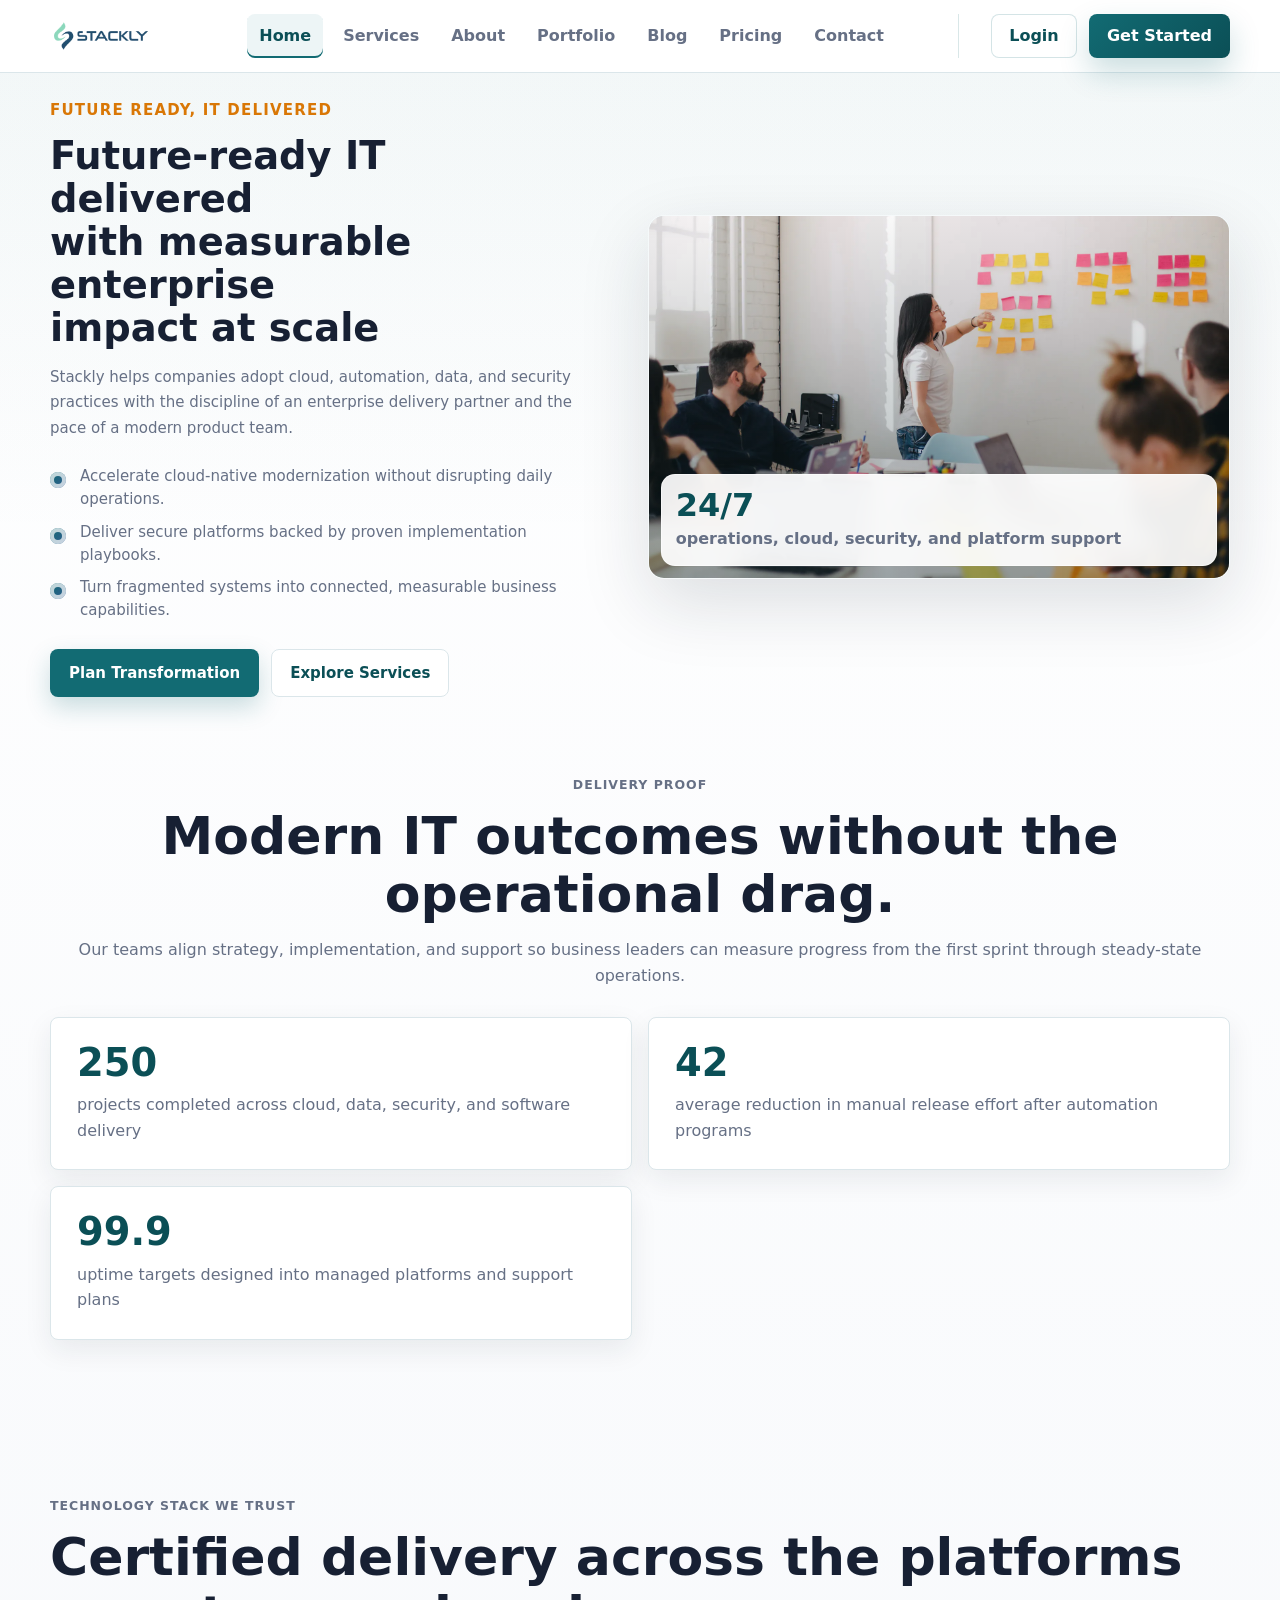
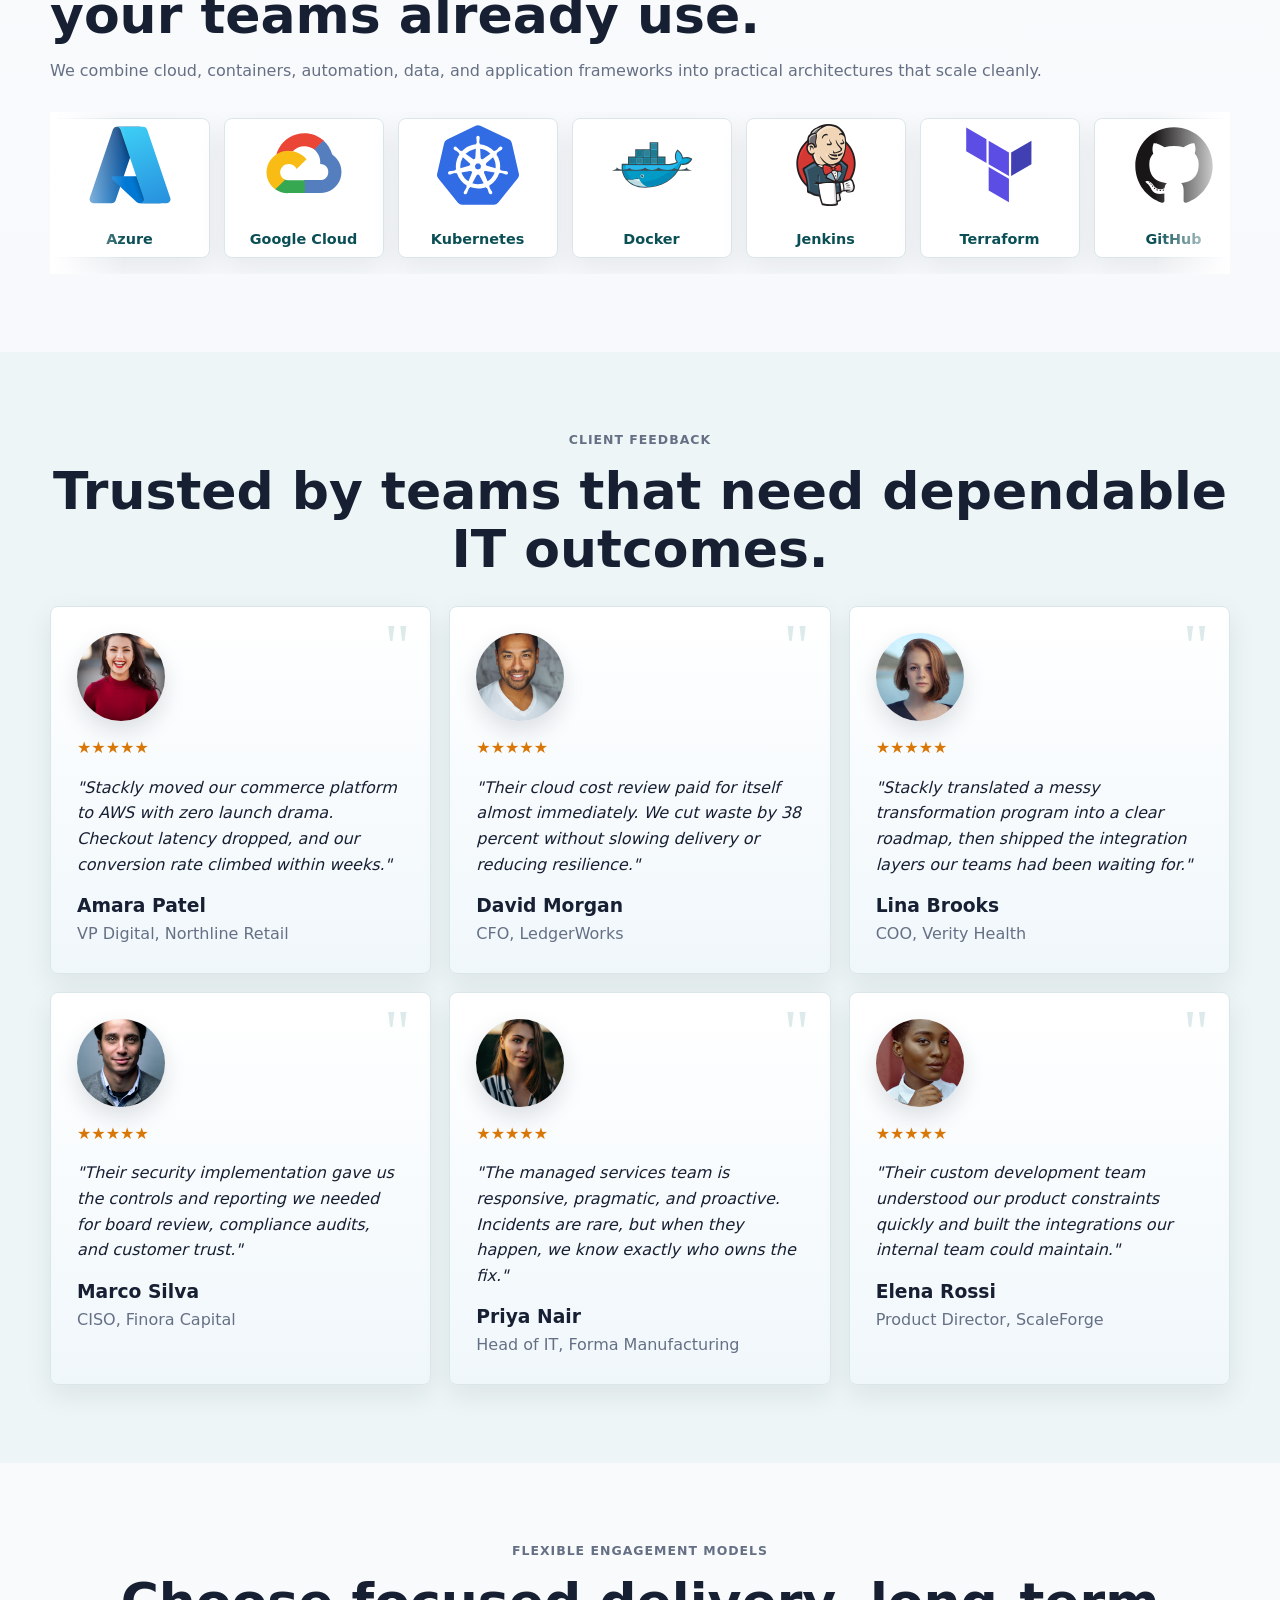
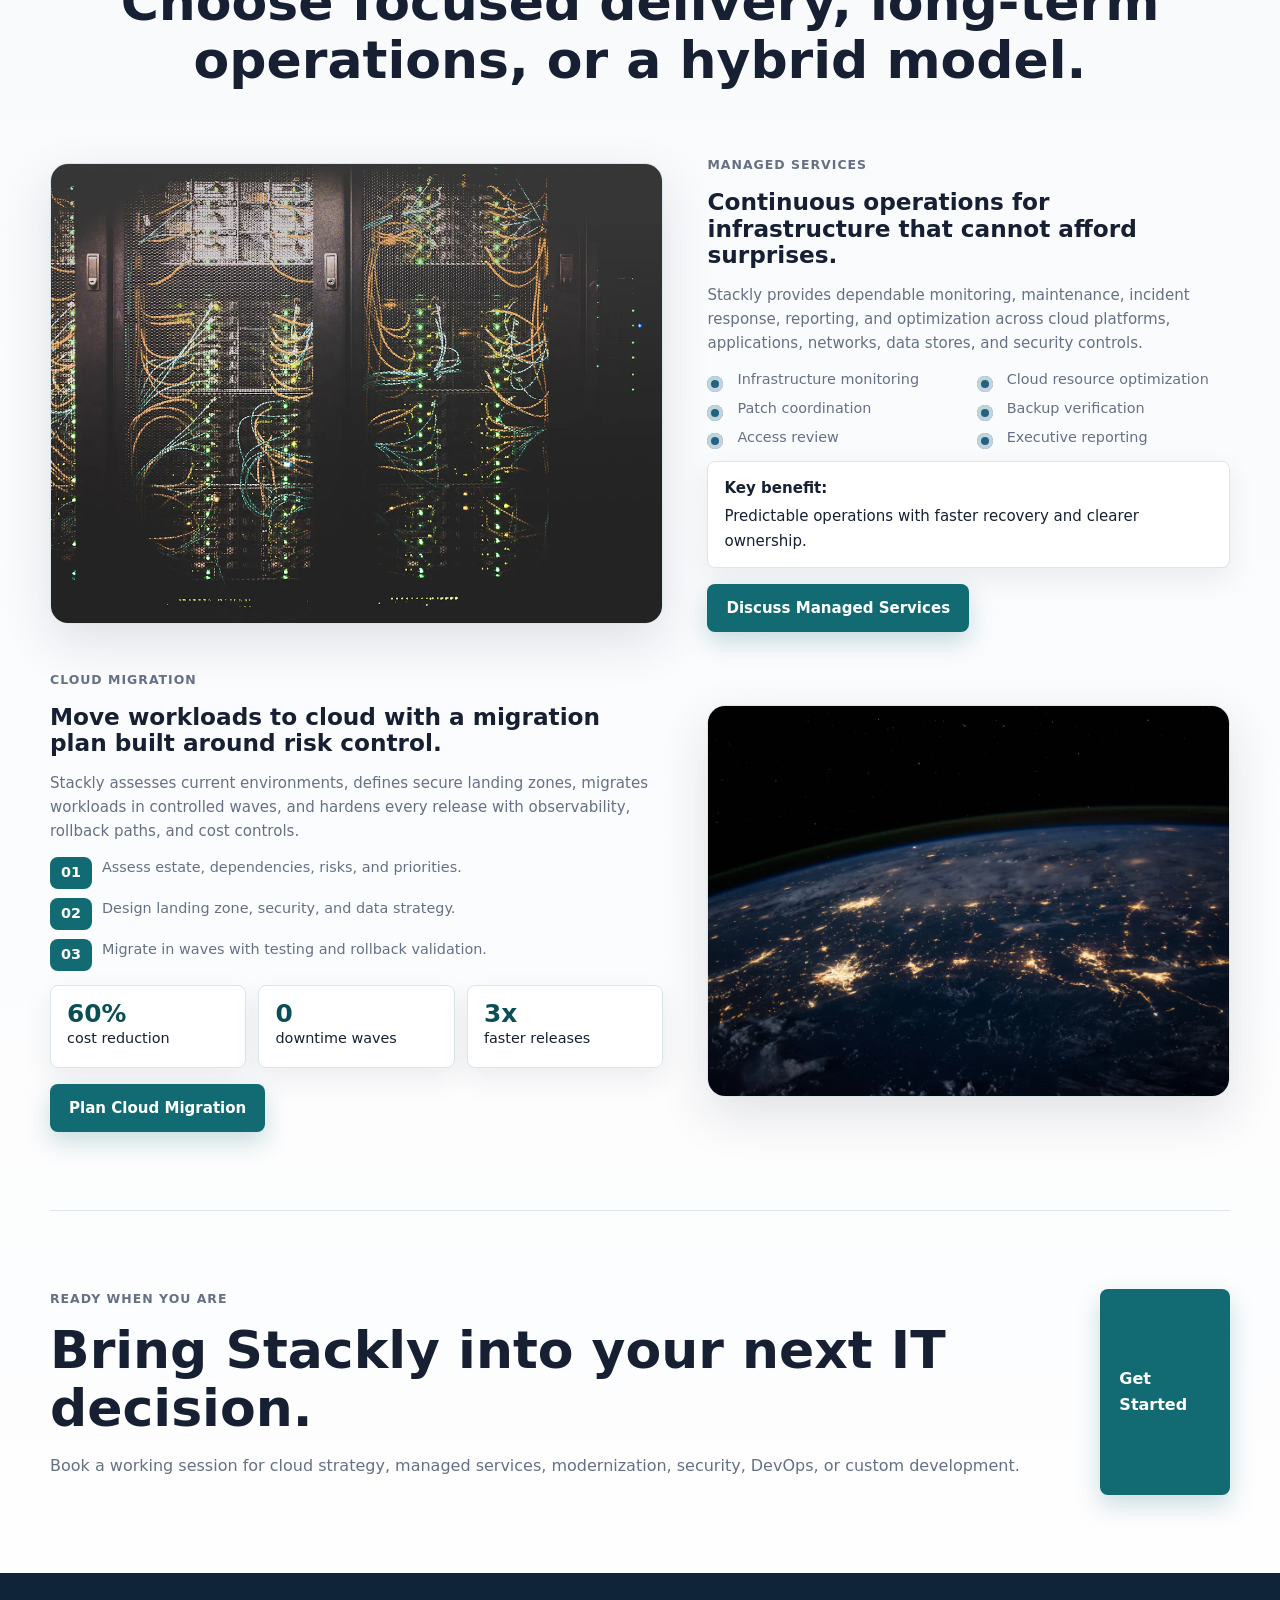
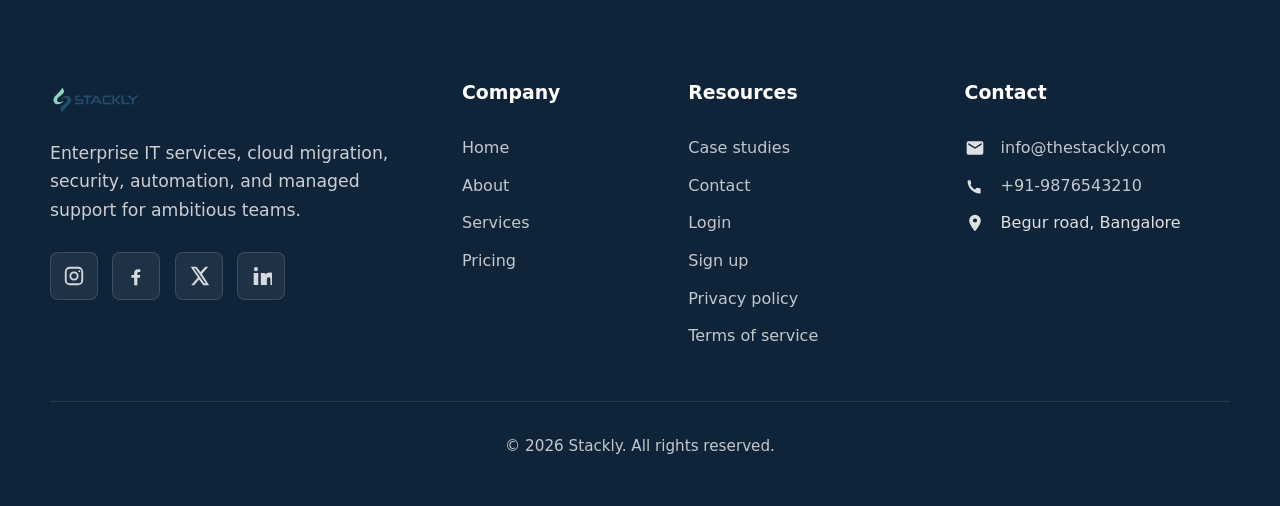
==== commit 1a2f3e42: "hero" ====
--- a/index.html
+++ b/index.html
@@ -192,23 +192,18 @@
         <div class="engagement-copy">
           <p class="eyebrow">Managed Services</p>
           <h3>Continuous operations for infrastructure that cannot afford surprises.</h3>
-          <p>Stackly managed services give your organization a dependable operating layer across cloud platforms, applications, networks, data stores, and security controls. We take ownership of monitoring, maintenance, alert triage, patch coordination, incident response, reporting, and ongoing optimization while your internal team stays focused on business priorities. Every engagement starts with a readiness review, a baseline architecture map, and a shared runbook so responsibilities are clear before live support begins.</p>
-          <p>Our model blends proactive engineering with practical service management. You get named engineers, transparent reporting, and improvement recommendations tied to availability, cost, performance, and risk.</p>
+          <p>Stackly provides dependable monitoring, maintenance, incident response, reporting, and optimization across cloud platforms, applications, networks, data stores, and security controls.</p>
           <ul class="icon-list two-column">
-            <li>Infrastructure monitoring and alert response</li>
+            <li>Infrastructure monitoring</li>
             <li>Cloud resource optimization</li>
-            <li>Patch and vulnerability coordination</li>
-            <li>Backup verification and recovery testing</li>
-            <li>Identity and access review</li>
-            <li>Release support and rollback readiness</li>
-            <li>Monthly executive reporting</li>
-            <li>Incident postmortems and prevention plans</li>
-            <li>Capacity planning</li>
-            <li>Compliance evidence support</li>
+            <li>Patch coordination</li>
+            <li>Backup verification</li>
+            <li>Access review</li>
+            <li>Executive reporting</li>
           </ul>
           <div class="highlight-strip">
             <strong>Key benefit:</strong>
-            <span>Predictable IT operations with fewer escalations, faster recovery, and clearer ownership.</span>
+            <span>Predictable operations with faster recovery and clearer ownership.</span>
           </div>
           <a class="btn primary" href="contact.html?service=Managed%20Services">Discuss Managed Services</a>
         </div>
@@ -221,19 +216,16 @@
         <div class="engagement-copy">
           <p class="eyebrow">Cloud Migration</p>
           <h3>Move workloads to cloud with a migration plan built around risk control.</h3>
-          <p>Stackly plans and executes cloud migrations for organizations that need speed without guesswork. We assess current environments, identify dependency risks, define landing zones, migrate workloads in controlled waves, and harden every release with observability, security, and rollback paths. The result is a migration program that protects business continuity while unlocking cloud scalability, improved release cadence, and more predictable operating costs.</p>
-          <p>Our teams have moved commerce platforms, finance systems, healthcare workloads, analytics pipelines, and internal enterprise applications across AWS, Azure, and Google Cloud. Each migration includes measurable targets for cost, performance, availability, and user impact.</p>
+          <p>Stackly assesses current environments, defines secure landing zones, migrates workloads in controlled waves, and hardens every release with observability, rollback paths, and cost controls.</p>
           <ol class="timeline-list" aria-label="Cloud migration methodology">
-            <li><span>01</span>Assess estate, dependencies, risks, and business priorities.</li>
-            <li><span>02</span>Design landing zone, network model, security controls, and data strategy.</li>
-            <li><span>03</span>Pilot representative workloads with monitoring and rollback validation.</li>
-            <li><span>04</span>Migrate in waves with runbooks, testing, and stakeholder checkpoints.</li>
-            <li><span>05</span>Optimize cost, performance, automation, backup, and compliance evidence.</li>
+            <li><span>01</span>Assess estate, dependencies, risks, and priorities.</li>
+            <li><span>02</span>Design landing zone, security, and data strategy.</li>
+            <li><span>03</span>Migrate in waves with testing and rollback validation.</li>
           </ol>
           <div class="result-grid">
-            <div><strong>60%</strong><span>cloud cost reduction in optimized environments</span></div>
-            <div><strong>0</strong><span>downtime cutovers for qualified workload waves</span></div>
-            <div><strong>3x</strong><span>faster release cycles after CI/CD modernization</span></div>
+            <div><strong>60%</strong><span>cost reduction</span></div>
+            <div><strong>0</strong><span>downtime waves</span></div>
+            <div><strong>3x</strong><span>faster releases</span></div>
           </div>
           <a class="btn primary" href="contact.html?service=Cloud%20Migration">Plan Cloud Migration</a>
         </div>
@@ -258,22 +250,22 @@
         </a>
         <p>Enterprise IT services, cloud migration, security, automation, and managed support for ambitious teams.</p>
         <div class="footer-social" aria-label="Social links">
-          <a class="footer-social__link" href="https://www.instagram.com/" aria-label="Instagram">
+          <a class="footer-social__link" href="404.html" aria-label="Instagram">
             <svg class="footer-social__icon" viewBox="0 0 24 24" width="22" height="22" aria-hidden="true">
               <path fill="currentColor" d="M7.5 2h9A5.5 5.5 0 0 1 22 7.5v9A5.5 5.5 0 0 1 16.5 22h-9A5.5 5.5 0 0 1 2 16.5v-9A5.5 5.5 0 0 1 7.5 2Zm0 2A3.5 3.5 0 0 0 4 7.5v9A3.5 3.5 0 0 0 7.5 20h9a3.5 3.5 0 0 0 3.5-3.5v-9A3.5 3.5 0 0 0 16.5 4h-9Zm10.25 1.75a1 1 0 1 1 0 2a1 1 0 0 1 0-2ZM12 7a5 5 0 1 1 0 10a5 5 0 0 1 0-10Zm0 2a3 3 0 1 0 0 6a3 3 0 0 0 0-6Z"/>
             </svg>
           </a>
-          <a class="footer-social__link" href="https://www.facebook.com/" aria-label="Facebook">
+          <a class="footer-social__link" href="404.html" aria-label="Facebook">
             <svg class="footer-social__icon" viewBox="0 0 24 24" width="22" height="22" aria-hidden="true">
               <path fill="currentColor" d="M13.5 22v-8h2.7l.4-3H13.5V9.1c0-.9.3-1.6 1.7-1.6h1.5V4.8c-.3 0-1.3-.1-2.5-.1c-2.5 0-4.2 1.5-4.2 4.3V11H7v3h3v8h3.5Z"/>
             </svg>
           </a>
-          <a class="footer-social__link" href="https://twitter.com/" aria-label="Twitter">
+          <a class="footer-social__link" href="404.html" aria-label="Twitter">
             <svg class="footer-social__icon" viewBox="0 0 24 24" width="22" height="22" aria-hidden="true">
               <path fill="currentColor" d="M18.9 2H22l-6.8 7.8L23 22h-6.2l-4.8-6.2L6.6 22H3.5l7.3-8.4L3 2h6.3l4.3 5.6L18.9 2Zm-1.1 18h1.7L8.2 3.9H6.4L17.8 20Z"/>
             </svg>
           </a>
-          <a class="footer-social__link" href="https://www.linkedin.com/" aria-label="LinkedIn">
+          <a class="footer-social__link" href="404.html" aria-label="LinkedIn">
             <svg class="footer-social__icon" viewBox="0 0 24 24" width="22" height="22" aria-hidden="true">
               <path fill="currentColor" d="M6.5 6.7A2.2 2.2 0 1 1 6.5 2.3a2.2 2.2 0 0 1 0 4.4ZM4 21.8V8.6h5v13.2H4Zm7.8 0V8.6h4.8v1.8h.1c.7-1.2 2.3-2.3 4.7-2.3c5 0 5.9 3.3 5.9 7.6v6.1h-5v-5.4c0-1.3 0-3-1.8-3s-2.1 1.4-2.1 2.9v5.5h-5Z"/>
             </svg>
@@ -338,4 +330,3 @@
   <script src="script.js"></script>
 </body>
 </html>
-
--- a/style.css
+++ b/style.css
@@ -190,6 +190,7 @@
 
 img {
   display: block;
+  height: auto;
 }
 
 a {
@@ -460,6 +461,7 @@
 
 .nav-actions {
   flex-direction: column;
+  gap: 10px;
 }
 
 .nav-links a,
@@ -491,8 +493,21 @@
 .nav-cta,
 .nav-actions .nav-cta {
   color: #fff;
-  background: var(--primary);
-  box-shadow: 0 8px 20px rgba(18, 107, 115, 0.2);
+  background: linear-gradient(135deg, var(--primary), var(--primary-dark));
+  border-color: transparent;
+  box-shadow: 0 14px 30px rgba(18, 107, 115, 0.22);
+}
+
+.nav-actions .login-link {
+  color: var(--primary-dark);
+  background: #fff;
+  border: 1px solid rgba(18, 107, 115, 0.18);
+}
+
+.nav-actions .login-link:hover {
+  color: var(--primary-dark);
+  background: rgba(18, 107, 115, 0.08);
+  border-color: rgba(18, 107, 115, 0.34);
 }
 
 .nav-cta:hover,
@@ -523,12 +538,12 @@
 }
 
 .hero {
-  min-height: calc(100vh - 72px);
+  min-height: auto;
   display: grid;
   grid-template-columns: minmax(0, 1fr) minmax(360px, 0.86fr);
   align-items: center;
   gap: 48px;
-  padding: 82px 0;
+  padding: 10px 0 64px;
 }
 
 .hero.hero-404 {
@@ -622,8 +637,11 @@
 }
 
 .hero h1 {
-  max-width: 820px;
-  font-size: 4.45rem;
+  max-width: 680px;
+  color: #172033;
+  font-size: clamp(2.15rem, 3.4vw, 3rem);
+  line-height: 1.12;
+  font-weight: 900;
 }
 
 .hero-content,
@@ -653,9 +671,15 @@
 }
 
 .hero-subhead {
-  max-width: 680px;
-  margin: 20px 0 0;
-  font-size: 1.15rem;
+  max-width: 610px;
+  margin: 16px 0 0;
+  font-size: 15px;
+  line-height: 1.7;
+}
+
+.hero .eyebrow,
+.hero-actions .btn {
+  font-size: 15px;
 }
 
 .eyebrow {
@@ -678,8 +702,8 @@
 
 .hero-benefits {
   display: grid;
-  gap: 12px;
-  max-width: 720px;
+  gap: 9px;
+  max-width: 620px;
 }
 
 .hero-benefits li,
@@ -689,6 +713,11 @@
   position: relative;
   padding-left: 30px;
   color: var(--muted);
+}
+
+.hero-benefits li {
+  font-size: 15px;
+  line-height: 1.55;
 }
 
 .hero-benefits li span,
@@ -711,7 +740,7 @@
   display: flex;
   flex-wrap: wrap;
   gap: 12px;
-  margin-top: 30px;
+  margin-top: 26px;
 }
 
 .btn {
@@ -789,10 +818,10 @@
   position: relative;
   margin: 0;
   border: 1px solid rgba(255, 255, 255, 0.7);
-  border-radius: 24px;
+  border-radius: 22px;
   overflow: hidden;
   background: #dfecef;
-  box-shadow: var(--shadow);
+  box-shadow: 0 24px 70px rgba(23, 32, 51, 0.14);
 }
 
 .hero-media::after,
@@ -818,16 +847,16 @@
   z-index: 2;
   display: grid;
   gap: 5px;
-  padding: 18px;
+  padding: 16px 18px;
   border: 1px solid rgba(255, 255, 255, 0.55);
   border-radius: 14px;
-  background: rgba(255, 255, 255, 0.88);
+  background: rgba(255, 255, 255, 0.92);
   backdrop-filter: blur(12px);
 }
 
 .hero-media strong {
   color: var(--primary-dark);
-  font-size: 2rem;
+  font-size: 1.75rem;
   line-height: 1;
 }
 
@@ -1119,13 +1148,13 @@
 
 .engagement-section {
   display: grid;
-  gap: 42px;
+  gap: 38px;
 }
 
 .engagement-row {
   display: grid;
-  grid-template-columns: minmax(320px, 0.9fr) minmax(0, 1fr);
-  gap: 34px;
+  grid-template-columns: minmax(360px, 1.08fr) minmax(0, 0.92fr);
+  gap: 44px;
   align-items: center;
 }
 
@@ -1144,10 +1173,82 @@
   box-shadow: var(--shadow);
 }
 
+.engagement-image img {
+  aspect-ratio: 4 / 3;
+}
+
+.engagement-copy {
+  display: grid;
+  align-content: center;
+  gap: 14px;
+  font-size: 0.94rem;
+}
+
 .engagement-copy h3 {
   margin: 0;
-  font-size: 2.05rem;
-  line-height: 1.12;
+  font-size: clamp(1.45rem, 1.8vw, 1.75rem);
+  line-height: 1.14;
+}
+
+.engagement-copy p {
+  margin: 0;
+  line-height: 1.6;
+}
+
+.engagement-copy .eyebrow {
+  margin: 0;
+}
+
+.engagement-copy .icon-list,
+.engagement-copy .result-grid {
+  margin: 0;
+}
+
+.engagement-copy .two-column {
+  gap: 8px 16px;
+}
+
+.engagement-copy .icon-list li,
+.engagement-copy .timeline-list li,
+.engagement-copy .result-grid span {
+  font-size: 0.9rem;
+  line-height: 1.45;
+}
+
+.engagement-copy .highlight-strip {
+  padding: 14px 16px;
+  margin: 0;
+}
+
+.engagement-copy .timeline-list {
+  gap: 9px;
+  margin: 0;
+}
+
+.engagement-copy .timeline-list li {
+  grid-template-columns: 42px 1fr;
+  gap: 10px;
+}
+
+.engagement-copy .timeline-list span {
+  min-height: 32px;
+}
+
+.engagement-copy .result-grid {
+  gap: 12px;
+}
+
+.engagement-copy .result-grid div {
+  padding: 16px;
+}
+
+.engagement-copy .result-grid strong {
+  font-size: 1.55rem;
+}
+
+.engagement-copy .btn {
+  justify-self: start;
+  margin-top: 2px;
 }
 
 .two-column {
@@ -2462,10 +2563,27 @@
     align-items: center;
   }
 
+  .nav-actions {
+    gap: 12px;
+    margin-left: clamp(1.5rem, 4vw, 3rem);
+    padding-left: clamp(1.25rem, 3vw, 2rem);
+    border-left: 1px solid rgba(18, 107, 115, 0.16);
+  }
+
   .nav-links a,
   .nav-actions a,
   .logout-btn {
     width: auto;
+  }
+
+  .nav-actions .login-link {
+    min-width: 86px;
+  }
+
+  .nav-actions .nav-cta {
+    min-width: 134px;
+    padding-right: 18px;
+    padding-left: 18px;
   }
 }
 
@@ -2485,7 +2603,7 @@
   }
 
   .hero h1 {
-    font-size: 3.1rem;
+    font-size: 2.35rem;
   }
 
   .page-hero h1 {
@@ -2585,13 +2703,13 @@
   }
 
   .hero {
-    padding: 56px 0;
+    padding: 10px 0 48px;
   }
 
   .hero h1 {
     width: 360px !important;
     max-width: 100% !important;
-    font-size: 1.82rem;
+    font-size: 1.62rem;
     line-height: 1.16;
     white-space: normal !important;
     overflow-wrap: anywhere;
@@ -2709,3 +2827,711 @@
   object-fit: contain;
   display: block;
 }
+
+/* Mobile-first responsive safety layer */
+html,
+body {
+  max-width: 100%;
+  overflow-x: clip;
+}
+
+body.nav-open {
+  overflow: hidden;
+}
+
+body,
+main,
+header,
+footer,
+section,
+article,
+aside,
+nav,
+div {
+  min-width: 0;
+}
+
+p,
+h1,
+h2,
+h3,
+h4,
+h5,
+h6,
+a,
+span,
+li,
+strong,
+small,
+label,
+button {
+  overflow-wrap: anywhere;
+}
+
+.navbar,
+.hero,
+.page-hero,
+.section,
+.auth-page,
+.footer,
+.container,
+.site-footer .container {
+  width: min(100% - 1.5rem, var(--container));
+  max-width: var(--container);
+}
+
+.section.muted {
+  width: 100%;
+  max-width: none;
+  padding-right: max(0.75rem, calc((100% - var(--container)) / 2));
+  padding-left: max(0.75rem, calc((100% - var(--container)) / 2));
+}
+
+.hero,
+.story-section,
+.split,
+.contact-layout,
+.visual-hero,
+.profile-dashboard,
+.engagement-row,
+.metric-grid,
+.stat-grid,
+.testimonial-grid,
+.service-catalog-grid,
+.portfolio-grid,
+.blog-grid,
+.team-grid,
+.team-grid.expanded,
+.industry-grid,
+.differentiator-grid,
+.addon-grid,
+.channel-grid,
+.pricing-grid,
+.location-grid,
+.credential-grid,
+.detail-grid,
+.result-grid,
+.timeline,
+.form-grid,
+.response-grid,
+.mini-card-grid,
+.status-grid,
+.project-list,
+.profile-stats,
+.two-column,
+.footer-grid,
+.site-footer .footer-grid {
+  grid-template-columns: 1fr;
+}
+
+.hero {
+  min-height: auto;
+  gap: clamp(1.5rem, 6vw, 3rem);
+  padding: 10px 0 clamp(3rem, 8vw, 4.5rem);
+}
+
+.hero h1,
+.page-hero h1,
+.section h2,
+.auth-card h1 {
+  max-width: 100%;
+  line-height: 1.12;
+}
+
+.hero h1 {
+  font-size: clamp(1.85rem, 8vw, 2.6rem);
+}
+
+.hero h1 br {
+  display: none;
+}
+
+.section h2,
+.page-hero h1 {
+  font-size: clamp(2rem, 8vw, 2.9rem);
+}
+
+.hero-subhead,
+.page-hero p:not(.eyebrow),
+.section-heading,
+.section-heading p:not(.eyebrow) {
+  max-width: 100%;
+}
+
+.hero-media {
+  border-radius: 1rem;
+}
+
+.hero-media img,
+.visual-hero img,
+.engagement-image img,
+.story-visual img,
+.article-hero,
+.location-card iframe {
+  width: 100%;
+  max-width: 100%;
+}
+
+.hero-media img {
+  min-height: 0;
+  aspect-ratio: 4 / 3;
+  object-fit: cover;
+}
+
+.hero-media figcaption {
+  left: 0.75rem;
+  right: 0.75rem;
+  bottom: 0.75rem;
+  padding: 0.875rem;
+}
+
+.hero-media strong {
+  font-size: clamp(1.35rem, 7vw, 2rem);
+}
+
+.btn,
+.nav-links a,
+.nav-actions a,
+.logout-btn,
+.filter-btn,
+.share-row button,
+.toc a,
+.mini-card-grid a,
+input,
+select,
+textarea {
+  min-height: 44px;
+}
+
+.hero-actions,
+.cta-band,
+.discount-banner,
+.panel-heading,
+.profile-empty,
+.author-box,
+.password-field {
+  align-items: stretch;
+}
+
+.hero-actions .btn,
+.cta-band .btn,
+.discount-banner .btn,
+.profile-actions .btn {
+  width: 100%;
+}
+
+.rich-card,
+.testimonial-card,
+.portfolio-card-body,
+.blog-card-body,
+.pricing-card,
+.form-card,
+.contact-panel,
+.blog-post-full,
+.related-articles,
+.profile-empty,
+.profile-summary,
+.project-panel,
+.location-card,
+.industry-grid article,
+.differentiator-grid article,
+.addon-grid article,
+.metric-grid article,
+.stat-grid article,
+.result-grid div {
+  padding: clamp(1rem, 4vw, 1.625rem);
+}
+
+.testimonial-card p {
+  min-height: 0;
+}
+
+.pricing-card.featured,
+.pricing-card.featured:hover,
+.btn:hover,
+.card:hover,
+.rich-card:hover,
+.portfolio-card:hover,
+.blog-card:hover,
+.pricing-card:hover,
+.testimonial-card:hover,
+.team-card:hover,
+.addon-grid article:hover,
+.industry-grid article:hover,
+.differentiator-grid article:hover {
+  transform: none;
+}
+
+.toolbar,
+.filter-bar,
+.sort-control,
+.case-metrics,
+.comparison-mini,
+.footer-social,
+.profile-actions,
+.share-row,
+.toc {
+  max-width: 100%;
+}
+
+.toolbar,
+.filter-bar {
+  align-items: stretch;
+}
+
+.filter-btn,
+.sort-control,
+.sort-control select {
+  width: 100%;
+}
+
+.table-wrap,
+.blog-post-full pre,
+.tech-carousel {
+  max-width: 100%;
+  -webkit-overflow-scrolling: touch;
+}
+
+.comparison-table {
+  min-width: 42rem;
+}
+
+.nav-menu {
+  z-index: 120;
+}
+
+.site-footer {
+  padding: clamp(3rem, 10vw, 6.75rem) 0 clamp(2rem, 7vw, 3rem);
+}
+
+.site-footer .container {
+  width: min(100% - 1.5rem, 1700px);
+}
+
+.site-footer .footer-grid {
+  gap: 2rem;
+  margin-bottom: 2.5rem;
+  text-align: left;
+}
+
+.footer-brand {
+  justify-items: start;
+  text-align: left;
+}
+
+.footer-brand p {
+  max-width: 100%;
+  margin-top: 1.25rem;
+}
+
+.footer-social {
+  justify-content: flex-start;
+  flex-wrap: wrap;
+}
+
+.footer-social__link {
+  width: 48px;
+  height: 48px;
+  border-radius: var(--radius);
+}
+
+.footer-contact li {
+  min-width: 0;
+}
+
+.footer-bottom {
+  padding-top: 2rem;
+}
+
+@media (max-width: 1023px) {
+  .navbar,
+  .hero,
+  .page-hero,
+  .section,
+  .auth-page,
+  .footer,
+  .container,
+  .site-footer .container {
+    width: calc(100% - 1.5rem) !important;
+    max-width: var(--container) !important;
+  }
+
+  .hero h1,
+  .hero-content,
+  .hero-subhead,
+  .hero-benefits {
+    width: auto !important;
+    max-width: 100% !important;
+  }
+
+  .navbar {
+    min-height: 64px;
+  }
+
+  .nav-menu {
+    position: fixed;
+    top: 72px;
+    right: 0.75rem;
+    left: 0.75rem;
+    width: auto;
+    max-height: calc(100dvh - 5.5rem);
+    padding: 1rem;
+  }
+
+  .nav-menu.open {
+    display: flex;
+  }
+
+  .nav-links,
+  .nav-actions {
+    width: 100%;
+  }
+
+  .nav-links a,
+  .nav-actions a,
+  .logout-btn,
+  .user-pill {
+    width: 100%;
+    justify-content: center;
+  }
+
+  .visual-hero,
+  .engagement-row,
+  .story-section,
+  .split,
+  .contact-layout,
+  .profile-dashboard {
+    gap: 1.5rem;
+  }
+
+  .engagement-row.reverse .engagement-image {
+    order: 0;
+  }
+}
+
+@media (max-width: 480px) {
+  .navbar,
+  .hero,
+  .page-hero,
+  .section,
+  .auth-page,
+  .footer,
+  .container,
+  .site-footer .container {
+    width: calc(100% - 1rem) !important;
+  }
+
+  .section,
+  .section.muted {
+    padding-top: 3rem;
+    padding-bottom: 3rem;
+  }
+
+  .page-hero {
+    padding-top: 3.25rem;
+    padding-bottom: 2rem;
+  }
+
+  .hero {
+    padding-top: 10px;
+    padding-bottom: 3rem;
+  }
+
+  .hero-subhead,
+  .page-hero p:not(.eyebrow) {
+    font-size: 15px;
+  }
+
+  .logo img,
+  .logo-img,
+  .logo__img,
+  .site-footer .logo__img {
+    max-height: 34px;
+    height: auto;
+  }
+
+  .menu-toggle {
+    width: 44px;
+    min-width: 44px;
+    height: 44px;
+  }
+
+  .nav-menu {
+    top: 64px;
+    right: 0.5rem;
+    left: 0.5rem;
+    max-height: calc(100dvh - 4.75rem);
+  }
+
+  .hero-benefits li,
+  .icon-list li,
+  .feature-list li,
+  .result-list li {
+    padding-left: 1.65rem;
+  }
+
+  .timeline-list li {
+    grid-template-columns: 2.5rem 1fr;
+  }
+
+  .popular-badge {
+    position: static;
+    width: max-content;
+    max-width: 100%;
+  }
+
+  .auth-card {
+    padding: 1rem;
+  }
+
+  .password-field {
+    flex-direction: column;
+  }
+
+  .footer-contact li {
+    gap: 0.75rem;
+  }
+}
+
+@media (max-width: 320px) {
+  .navbar,
+  .hero,
+  .page-hero,
+  .section,
+  .auth-page,
+  .footer,
+  .container,
+  .site-footer .container {
+    width: calc(100% - 0.75rem) !important;
+  }
+
+  .hero h1 {
+    font-size: 1.8rem;
+  }
+
+  .section h2,
+  .page-hero h1,
+  .auth-card h1 {
+    font-size: 1.75rem;
+  }
+
+  .btn,
+  .nav-links a,
+  .nav-actions a,
+  .logout-btn,
+  .filter-btn {
+    padding-right: 0.75rem;
+    padding-left: 0.75rem;
+  }
+
+  .hero-media figcaption {
+    position: static;
+    border-radius: 0;
+    border-right: 0;
+    border-bottom: 0;
+    border-left: 0;
+  }
+
+  .footer-social__link {
+    width: 44px;
+    height: 44px;
+  }
+}
+
+@media (min-width: 480px) {
+  .hero-actions .btn,
+  .cta-band .btn,
+  .discount-banner .btn,
+  .profile-actions .btn {
+    width: auto;
+  }
+}
+
+@media (min-width: 768px) {
+  .navbar,
+  .hero,
+  .page-hero,
+  .section,
+  .auth-page,
+  .footer,
+  .container {
+    width: min(100% - 2rem, var(--container));
+  }
+
+  .site-footer .container {
+    width: min(100% - 4rem, 1700px);
+  }
+
+  .metric-grid,
+  .result-grid,
+  .response-grid,
+  .mini-card-grid,
+  .profile-stats,
+  .status-grid,
+  .project-list,
+  .location-grid,
+  .credential-grid,
+  .form-grid,
+  .two-column {
+    grid-template-columns: repeat(2, minmax(0, 1fr));
+  }
+
+  .testimonial-grid,
+  .service-catalog-grid,
+  .portfolio-grid,
+  .blog-grid,
+  .pricing-grid,
+  .team-grid,
+  .team-grid.expanded,
+  .industry-grid,
+  .differentiator-grid,
+  .addon-grid,
+  .channel-grid,
+  .detail-grid,
+  .stat-grid,
+  .timeline,
+  .site-footer .footer-grid {
+    grid-template-columns: repeat(2, minmax(0, 1fr));
+  }
+
+  .full-span {
+    grid-column: 1 / -1;
+  }
+
+  .hero h1 {
+    font-size: clamp(2.15rem, 3.8vw, 2.85rem);
+  }
+
+  .hero h1 br {
+    display: block;
+  }
+
+  .section h2,
+  .page-hero h1 {
+    font-size: clamp(2.5rem, 4.5vw, 3.25rem);
+  }
+
+  .hero-media img {
+    aspect-ratio: 16 / 10;
+  }
+
+  .toolbar {
+    align-items: center;
+  }
+
+  .filter-btn,
+  .sort-control,
+  .sort-control select {
+    width: auto;
+  }
+
+  .site-footer .footer-grid,
+  .footer-brand {
+    text-align: left;
+  }
+}
+
+@media (min-width: 1024px) {
+  .navbar,
+  .hero,
+  .page-hero,
+  .section,
+  .auth-page,
+  .footer,
+  .container {
+    width: min(100% - 4rem, var(--container));
+  }
+
+  .hero {
+    min-height: min(760px, calc(86vh - 72px));
+    grid-template-columns: minmax(0, 0.92fr) minmax(22rem, 0.98fr);
+    gap: clamp(2rem, 4vw, 3.25rem);
+    padding: 10px 0 clamp(3.5rem, 5vw, 5rem);
+  }
+
+  .hero h1 {
+    font-size: clamp(2.35rem, 3vw, 2.95rem);
+  }
+
+  .story-section,
+  .split,
+  .contact-layout,
+  .profile-dashboard {
+    grid-template-columns: minmax(0, 1fr) minmax(20rem, 0.82fr);
+  }
+
+  .visual-hero {
+    grid-template-columns: minmax(0, 1fr) minmax(18rem, 26.875rem);
+  }
+
+  .engagement-row {
+    grid-template-columns: minmax(24rem, 1.08fr) minmax(0, 0.92fr);
+  }
+
+  .engagement-row.reverse .engagement-image {
+    order: 2;
+  }
+
+  .testimonial-grid,
+  .portfolio-grid,
+  .blog-grid,
+  .pricing-grid,
+  .result-grid,
+  .status-grid,
+  .project-list {
+    grid-template-columns: repeat(3, minmax(0, 1fr));
+  }
+
+  .team-grid,
+  .team-grid.expanded,
+  .industry-grid,
+  .differentiator-grid,
+  .addon-grid,
+  .channel-grid,
+  .detail-grid {
+    grid-template-columns: repeat(4, minmax(0, 1fr));
+  }
+
+  .stat-grid {
+    grid-template-columns: repeat(5, minmax(0, 1fr));
+  }
+
+  .timeline {
+    grid-template-columns: repeat(6, minmax(0, 1fr));
+  }
+
+  .site-footer .footer-grid {
+    grid-template-columns: minmax(16rem, 1.18fr) minmax(8rem, 0.55fr) minmax(10rem, 0.72fr) minmax(16rem, 0.9fr);
+    gap: clamp(2rem, 5vw, 6rem);
+  }
+
+  .pricing-card.featured {
+    transform: translateY(-10px);
+  }
+
+  .pricing-card.featured:hover {
+    transform: translateY(-14px) scale(1.02);
+  }
+}
+
+@media (min-width: 1440px) {
+  :root {
+    --container: 1280px;
+  }
+
+  .site-footer .container {
+    width: min(100% - 8rem, 1700px);
+  }
+
+  .hero {
+    gap: 3rem;
+  }
+
+  .hero h1 {
+    font-size: 3rem;
+  }
+
+  .section h2 {
+    font-size: 3.15rem;
+  }
+}
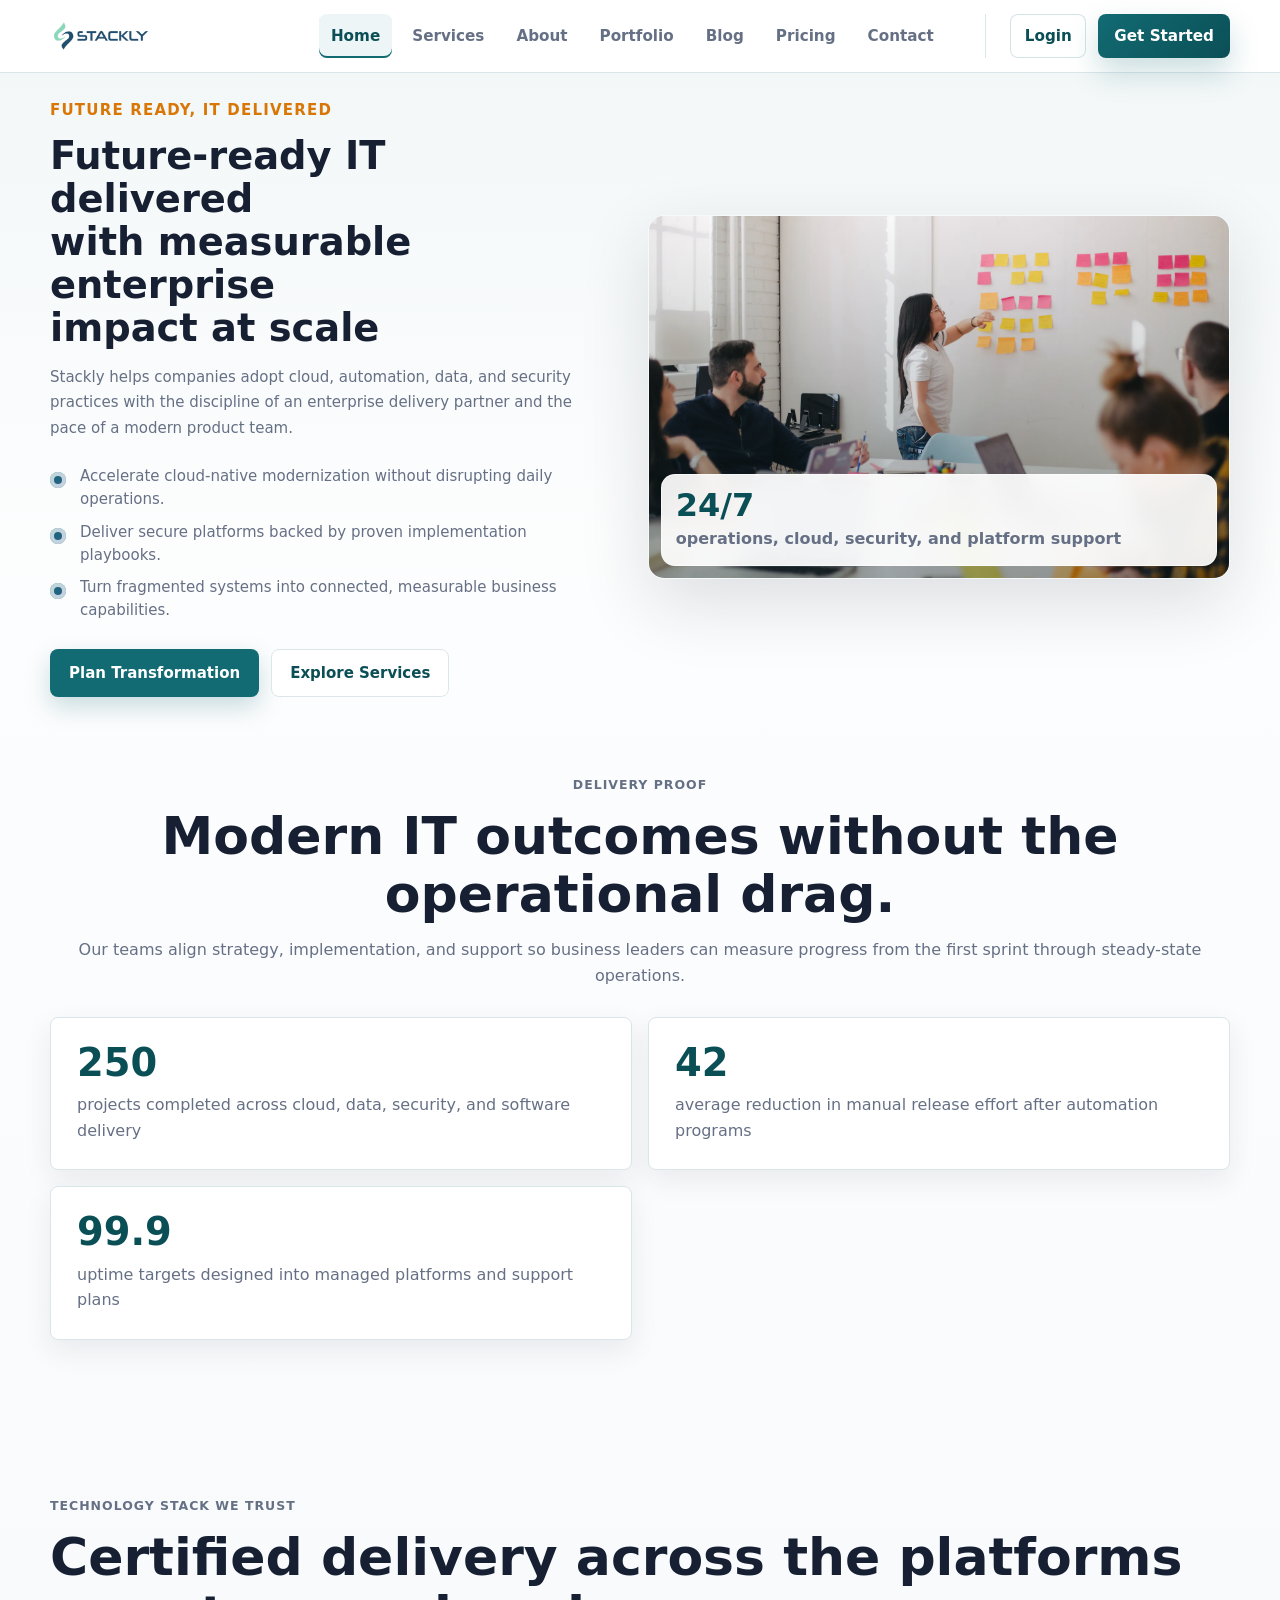
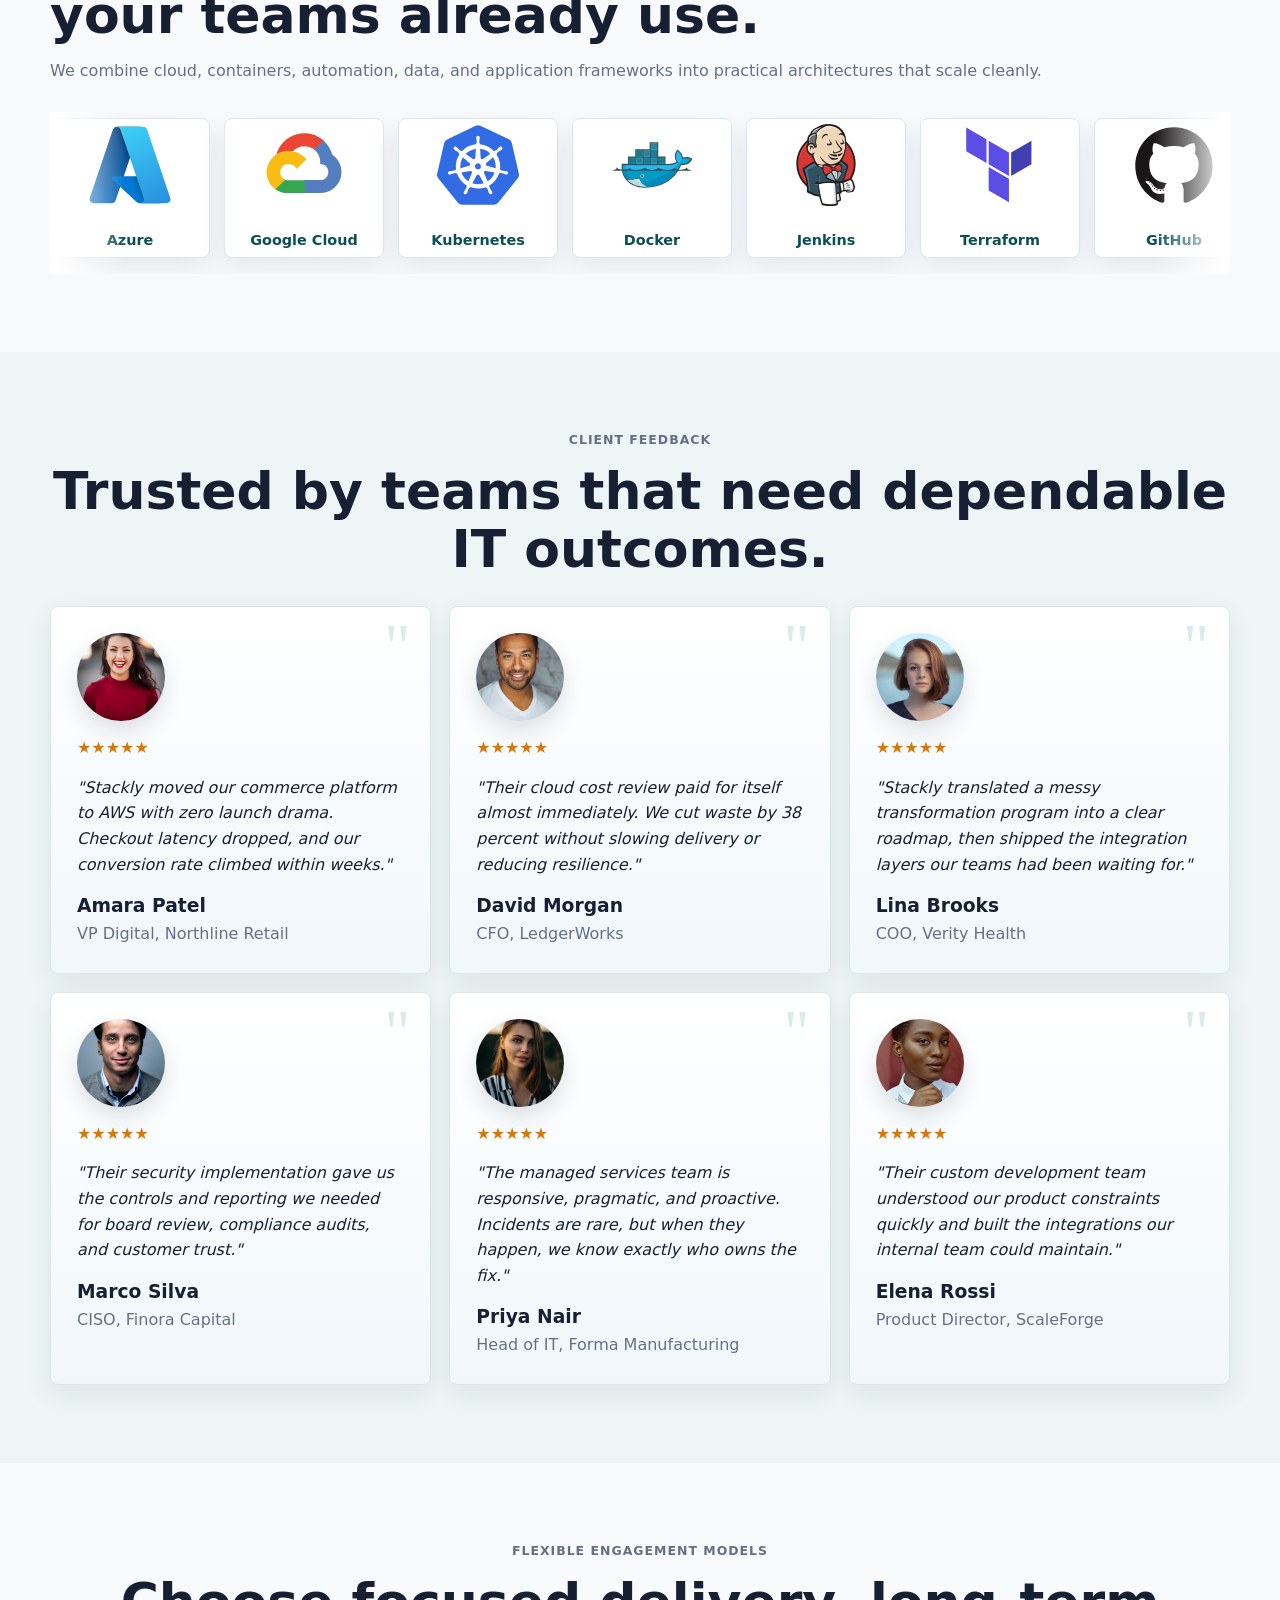
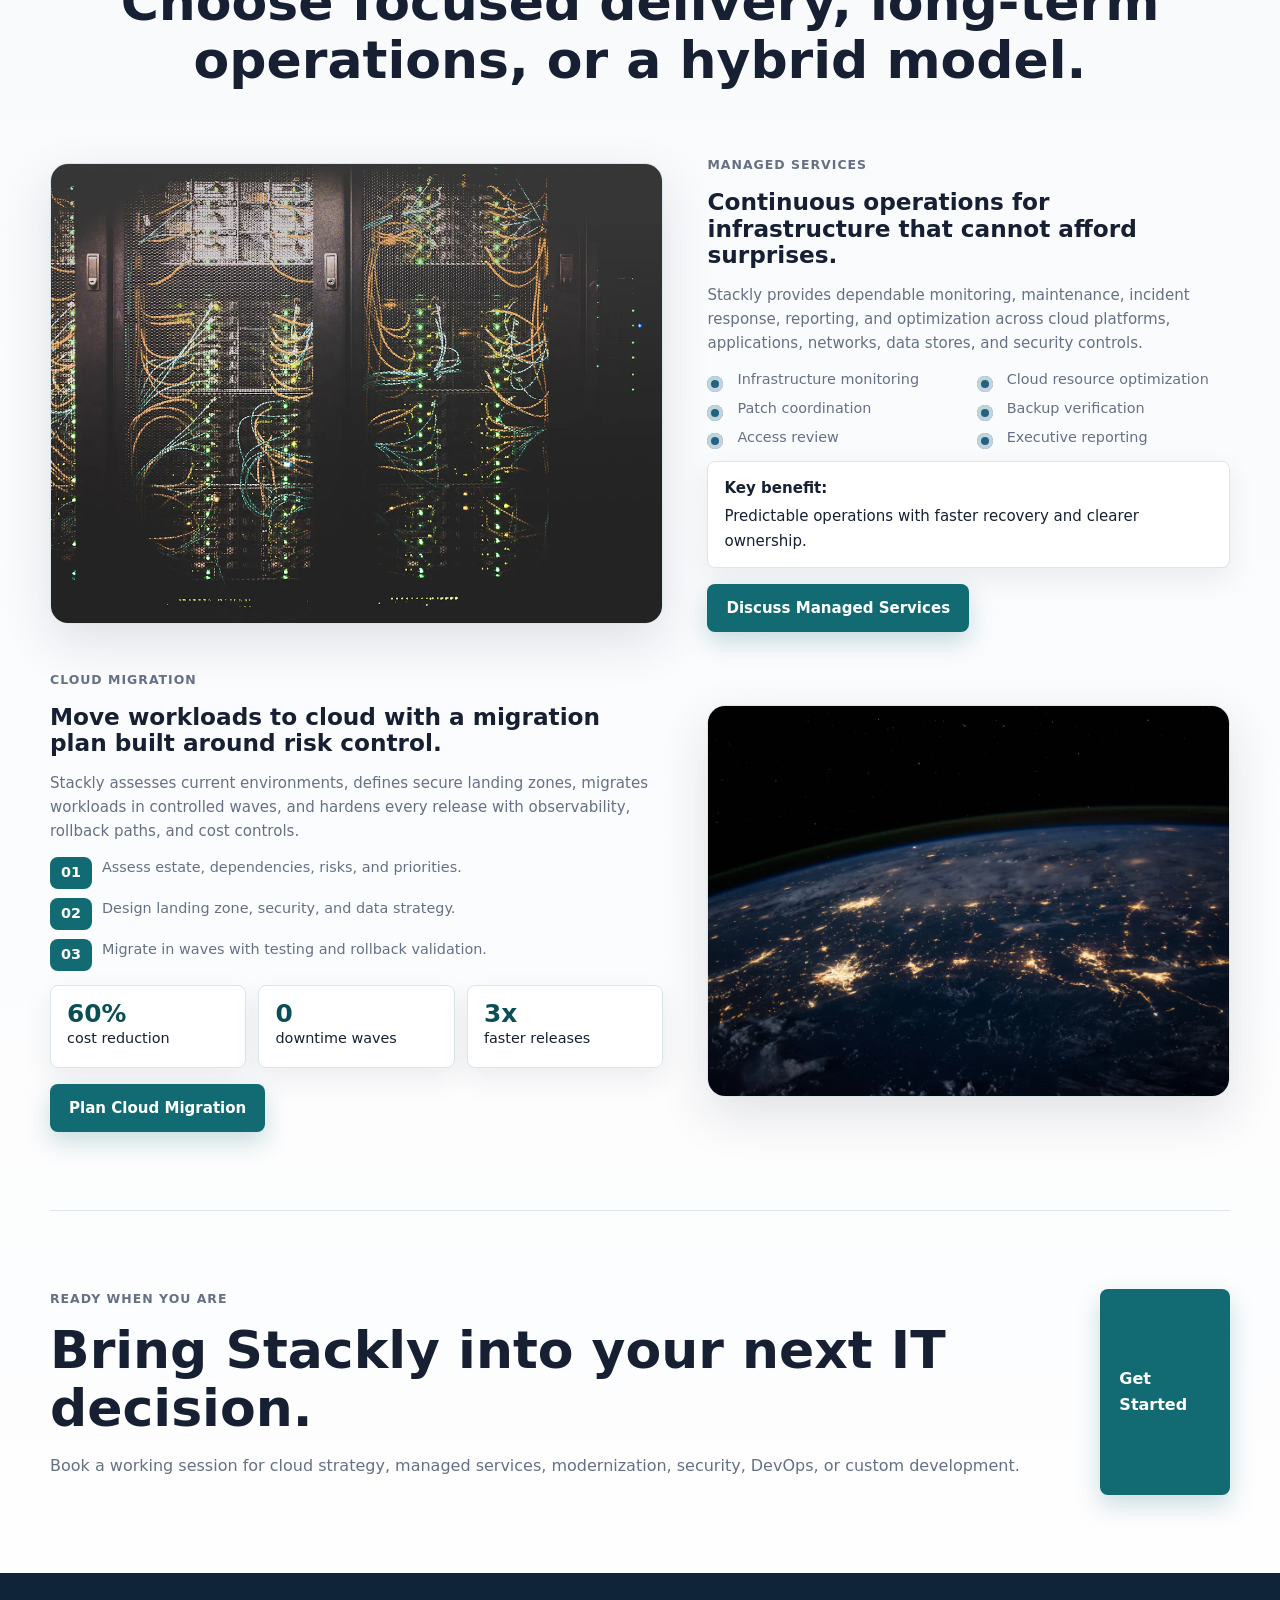
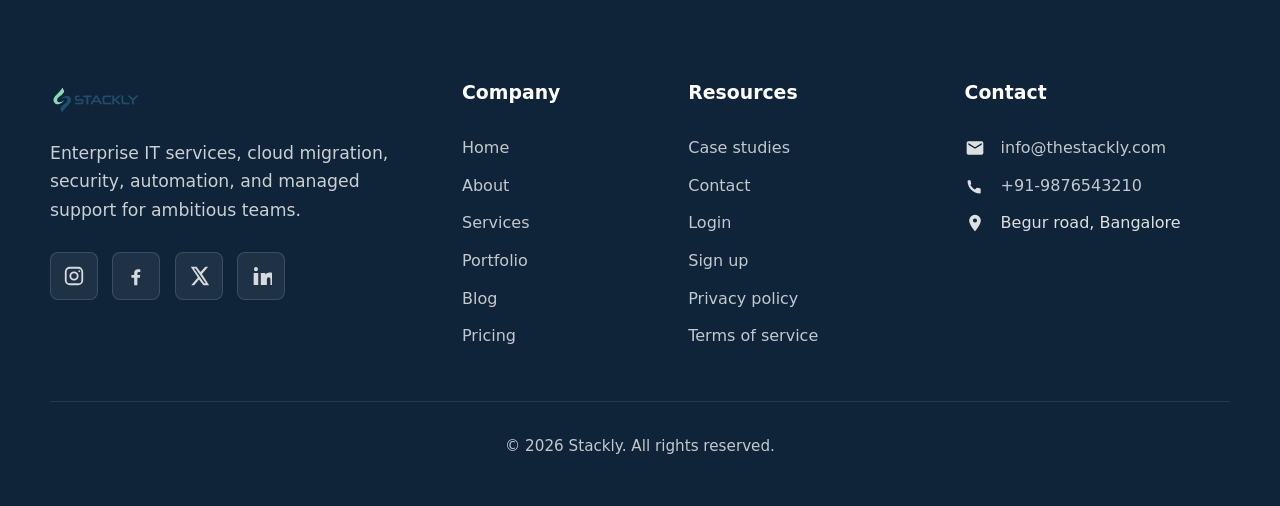
==== commit 122ff9aa: "improve" ====
--- a/index.html
+++ b/index.html
@@ -278,6 +278,8 @@
           <li><a href="index.html">Home</a></li>
           <li><a href="about.html">About</a></li>
           <li><a href="services.html">Services</a></li>
+          <li><a href="portfolio.html">Portfolio</a></li>
+          <li><a href="blog.html">Blog</a></li>
           <li><a href="pricing.html">Pricing</a></li>
         </ul>
       </div>
--- a/style.css
+++ b/style.css
@@ -521,11 +521,15 @@
   align-items: center;
   justify-content: center;
   min-height: 40px;
+  max-width: 160px;
   padding: 8px 12px;
   border: 1px solid var(--line);
   border-radius: var(--radius);
   background: #fff;
   font-weight: 800;
+  overflow: hidden;
+  text-overflow: ellipsis;
+  white-space: nowrap;
 }
 
 .hero,
@@ -2536,9 +2540,17 @@
   }
 }
 
-@media (min-width: 1024px) {
+@media (min-width: 1280px) {
   .menu-toggle {
     display: none;
+  }
+
+  .navbar {
+    flex-wrap: nowrap;
+  }
+
+  .logo {
+    flex: 0 0 auto;
   }
 
   .nav-menu {
@@ -2547,6 +2559,7 @@
     max-height: none;
     display: flex;
     flex: 1;
+    min-width: 0;
     flex-direction: row;
     align-items: center;
     justify-content: flex-end;
@@ -2563,10 +2576,16 @@
     align-items: center;
   }
 
+  .nav-links {
+    flex: 0 1 auto;
+    gap: clamp(4px, 0.7vw, 8px);
+  }
+
   .nav-actions {
+    flex: 0 0 auto;
     gap: 12px;
-    margin-left: clamp(1.5rem, 4vw, 3rem);
-    padding-left: clamp(1.25rem, 3vw, 2rem);
+    margin-left: clamp(1rem, 2vw, 2rem);
+    padding-left: clamp(1rem, 2vw, 1.5rem);
     border-left: 1px solid rgba(18, 107, 115, 0.16);
   }
 
@@ -2574,16 +2593,18 @@
   .nav-actions a,
   .logout-btn {
     width: auto;
+    white-space: nowrap;
+    font-size: 0.95rem;
   }
 
   .nav-actions .login-link {
-    min-width: 86px;
+    min-width: 76px;
   }
 
   .nav-actions .nav-cta {
-    min-width: 134px;
-    padding-right: 18px;
-    padding-left: 18px;
+    min-width: 118px;
+    padding-right: 16px;
+    padding-left: 16px;
   }
 }
 
@@ -3143,7 +3164,7 @@
   padding-top: 2rem;
 }
 
-@media (max-width: 1023px) {
+@media (max-width: 1279px) {
   .navbar,
   .hero,
   .page-hero,
@@ -3170,7 +3191,7 @@
 
   .nav-menu {
     position: fixed;
-    top: 72px;
+    top: 64px;
     right: 0.75rem;
     left: 0.75rem;
     width: auto;
@@ -3185,6 +3206,8 @@
   .nav-links,
   .nav-actions {
     width: 100%;
+    flex-direction: column;
+    align-items: stretch;
   }
 
   .nav-links a,
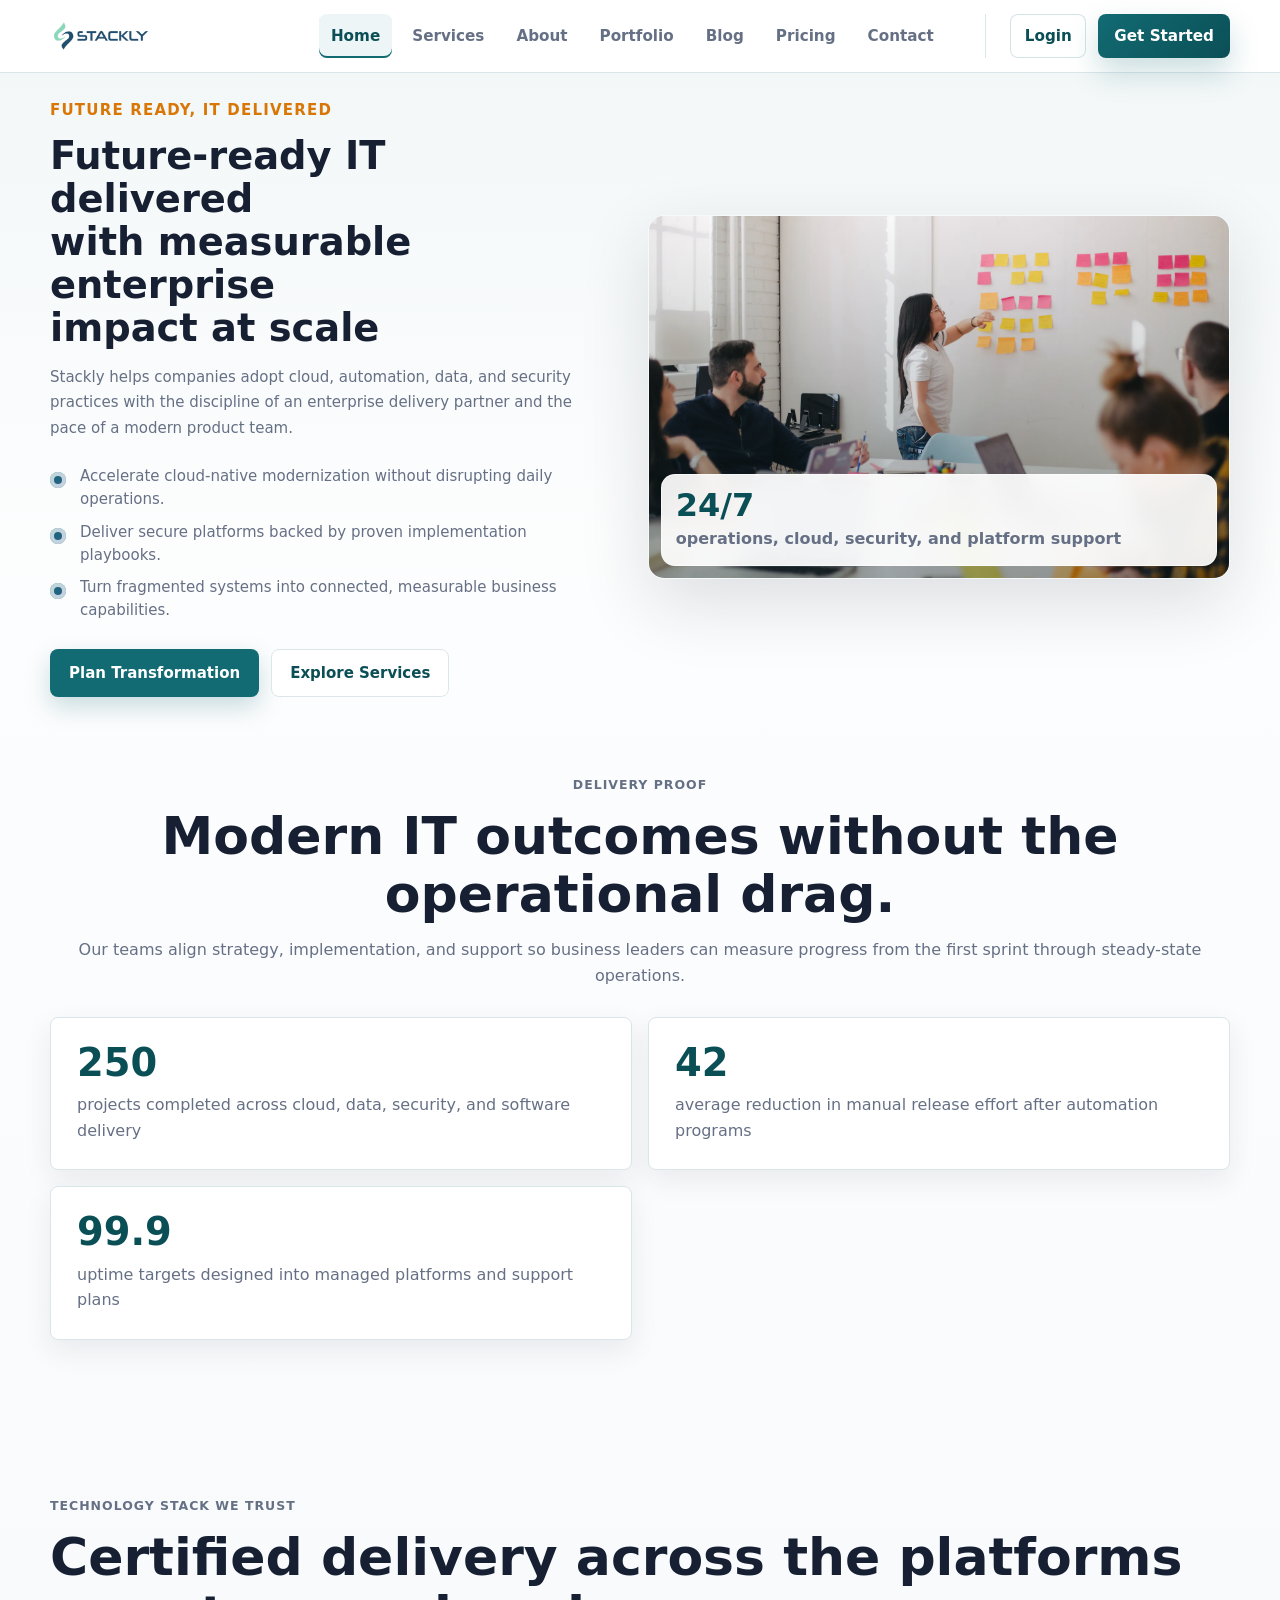
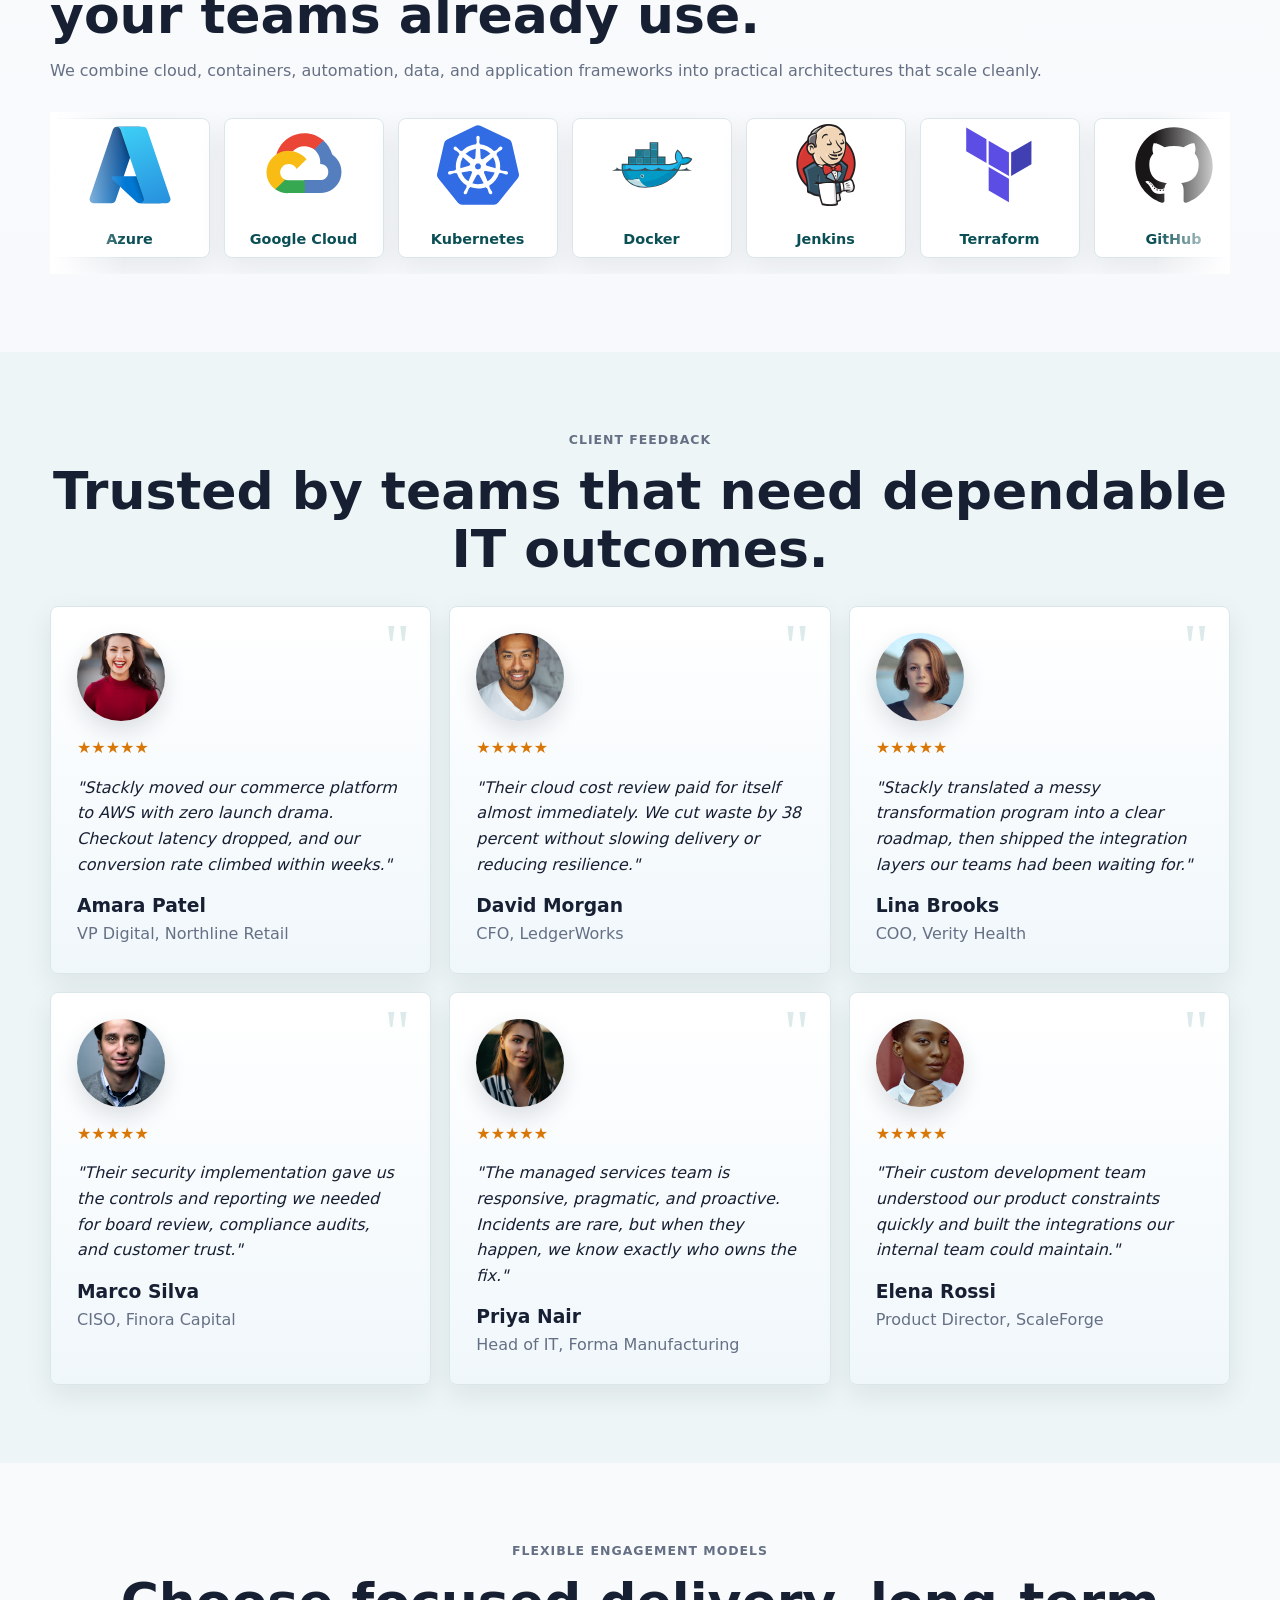
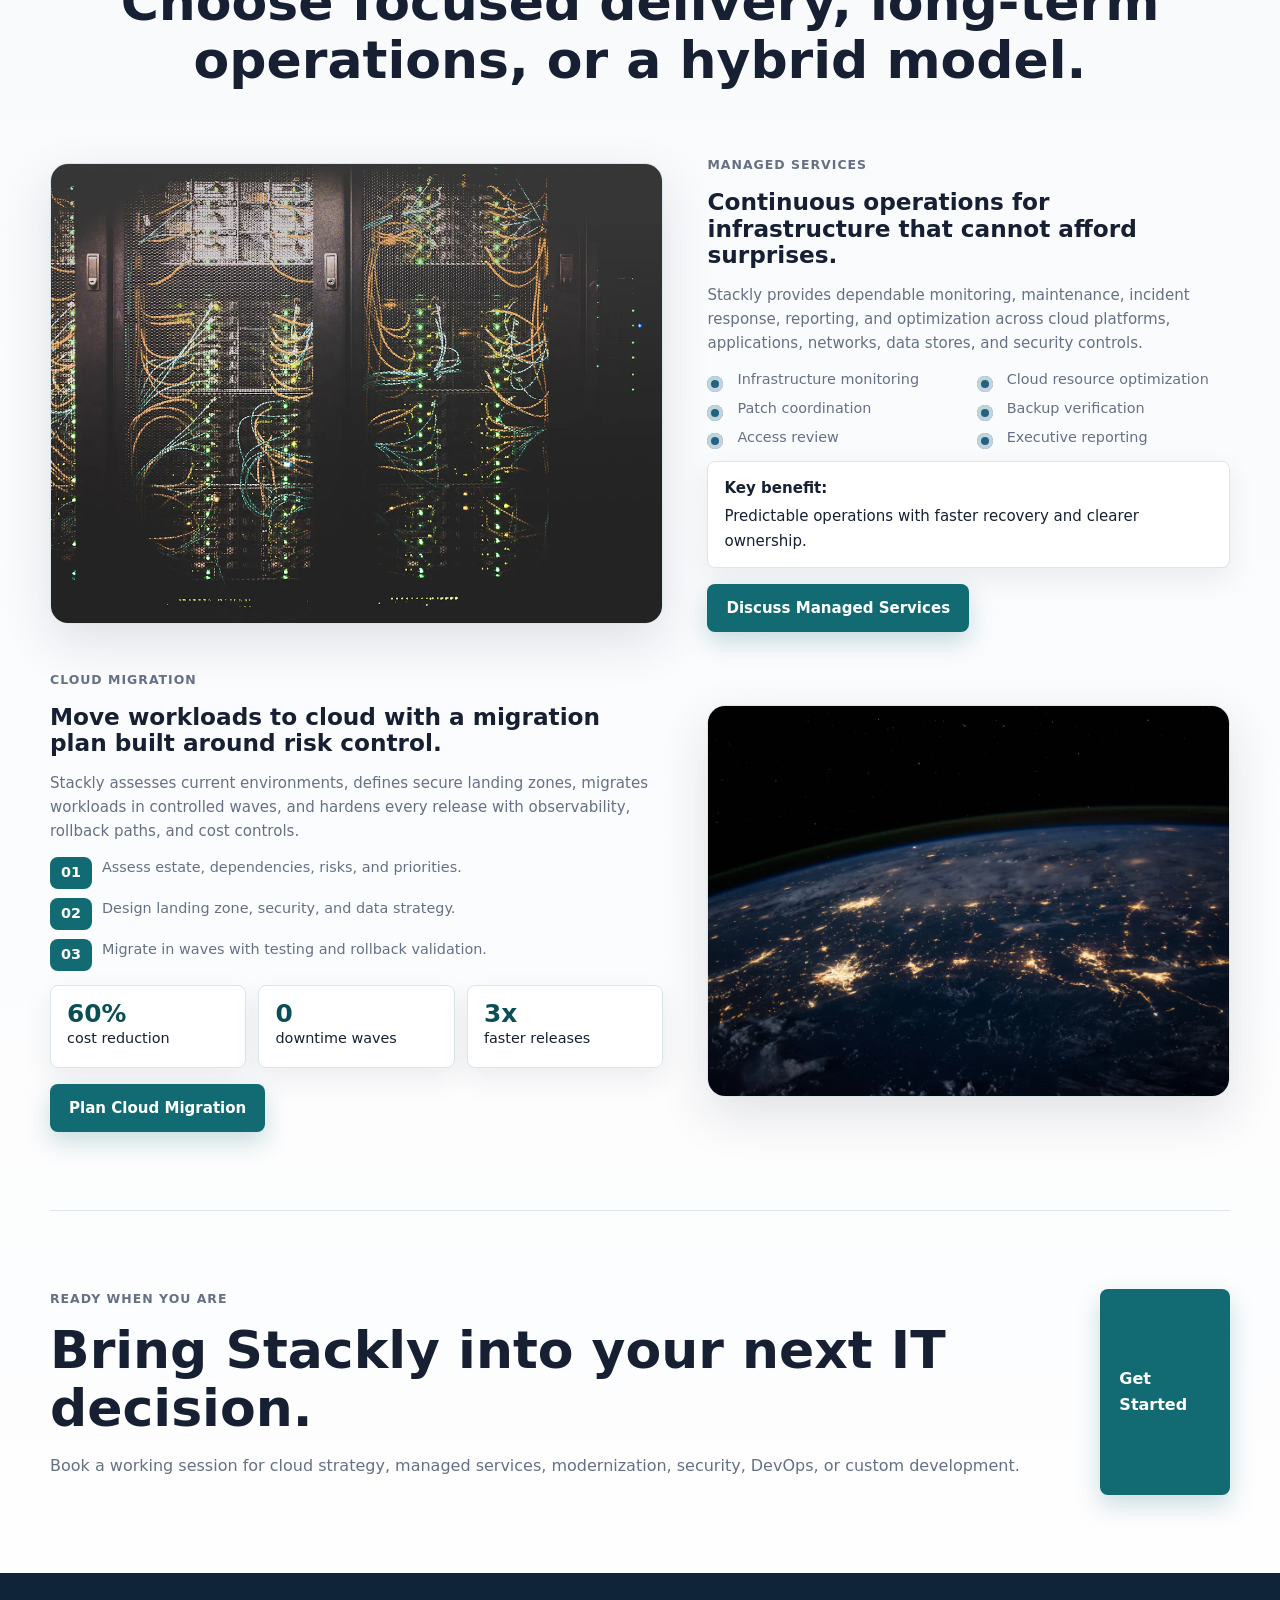
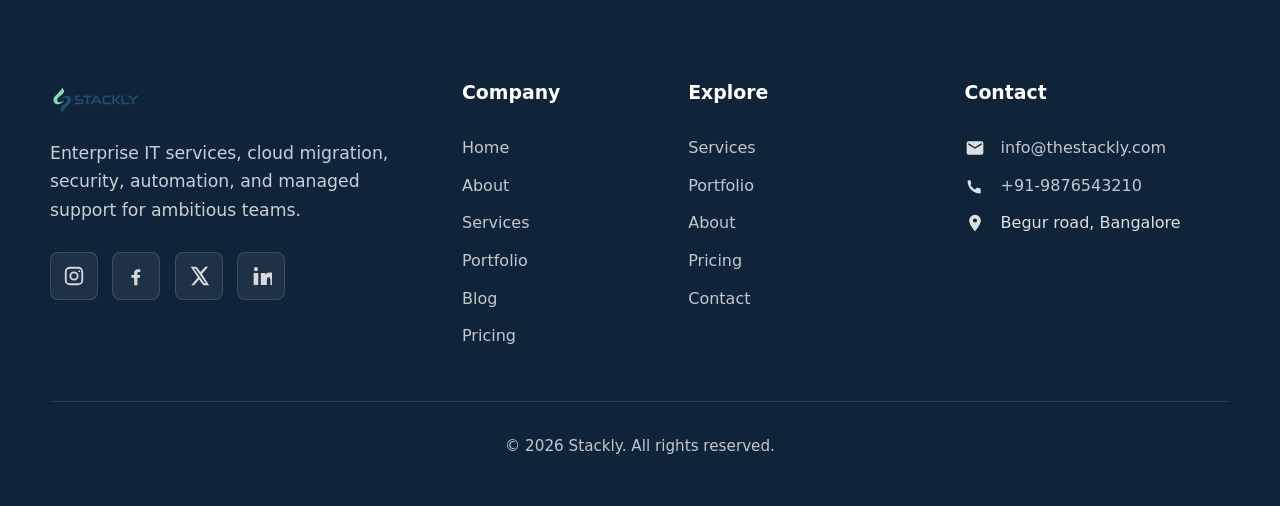
==== commit a819bca4: "footter" ====
--- a/index.html
+++ b/index.html
@@ -284,14 +284,13 @@
         </ul>
       </div>
       <div>
-        <h4>Resources</h4>
+        <h4>Explore</h4>
         <ul class="footer-links">
-          <li><a href="portfolio.html">Case studies</a></li>
+          <li><a href="services.html">Services</a></li>
+          <li><a href="portfolio.html">Portfolio</a></li>
+          <li><a href="about.html">About</a></li>
+          <li><a href="pricing.html">Pricing</a></li>
           <li><a href="contact.html">Contact</a></li>
-          <li><a href="login.html">Login</a></li>
-          <li><a href="signup.html">Sign up</a></li>
-          <li><a href="privacy.html">Privacy policy</a></li>
-          <li><a href="terms.html">Terms of service</a></li>
         </ul>
       </div>
       <div>
--- a/style.css
+++ b/style.css
@@ -2540,7 +2540,7 @@
   }
 }
 
-@media (min-width: 1280px) {
+@media (min-width: 1040px) {
   .menu-toggle {
     display: none;
   }
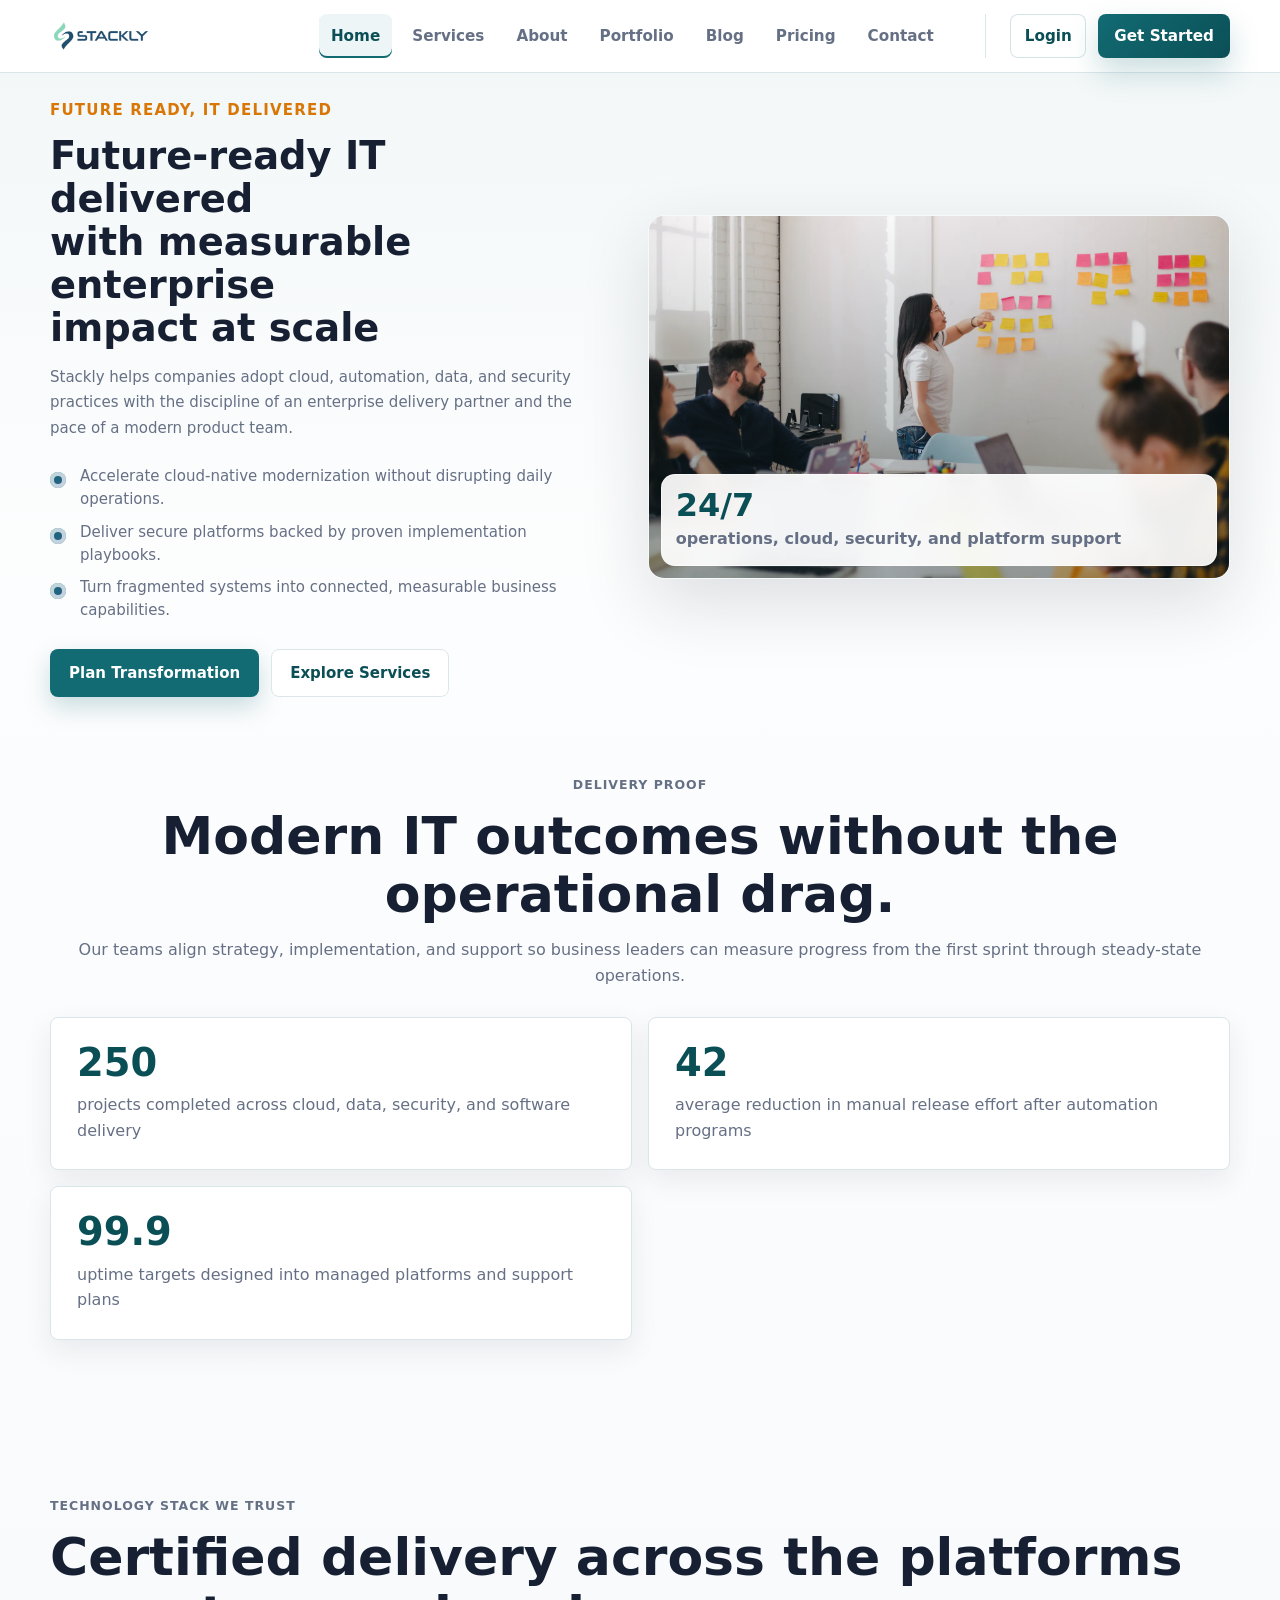
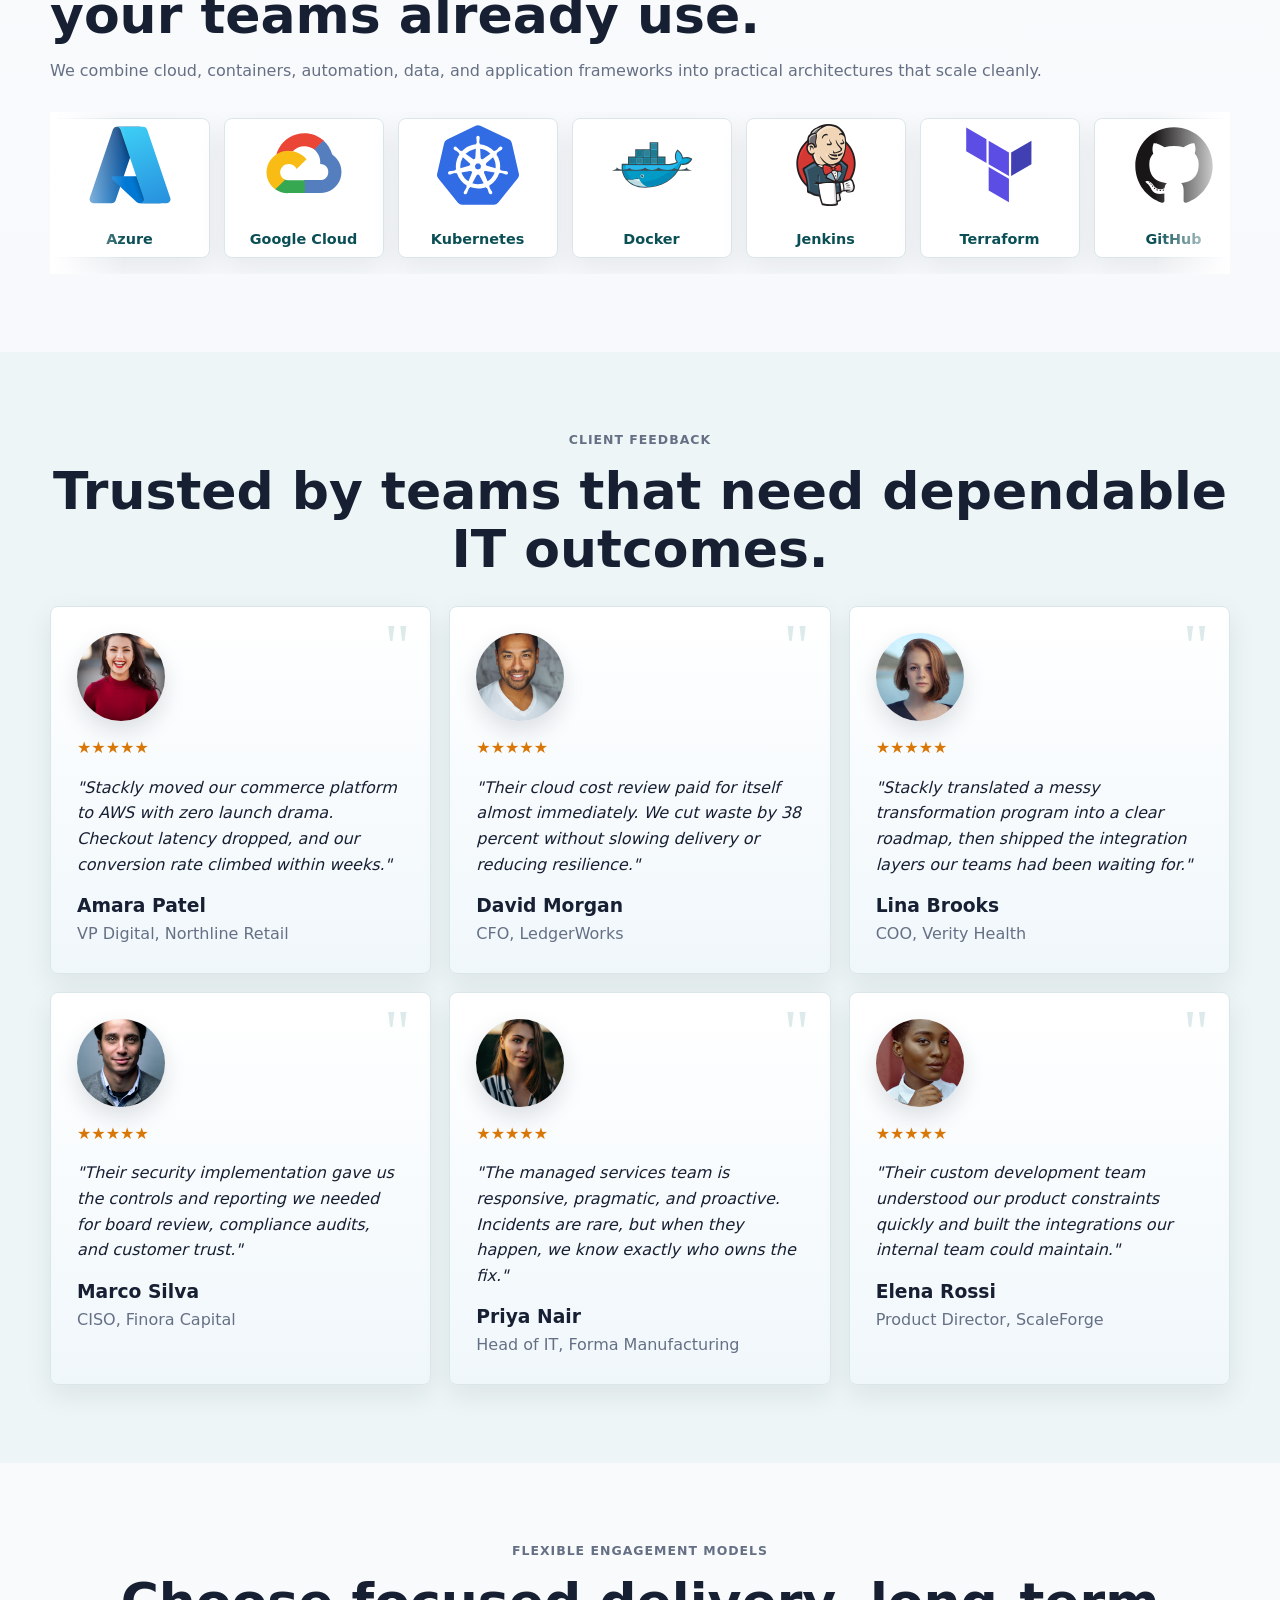
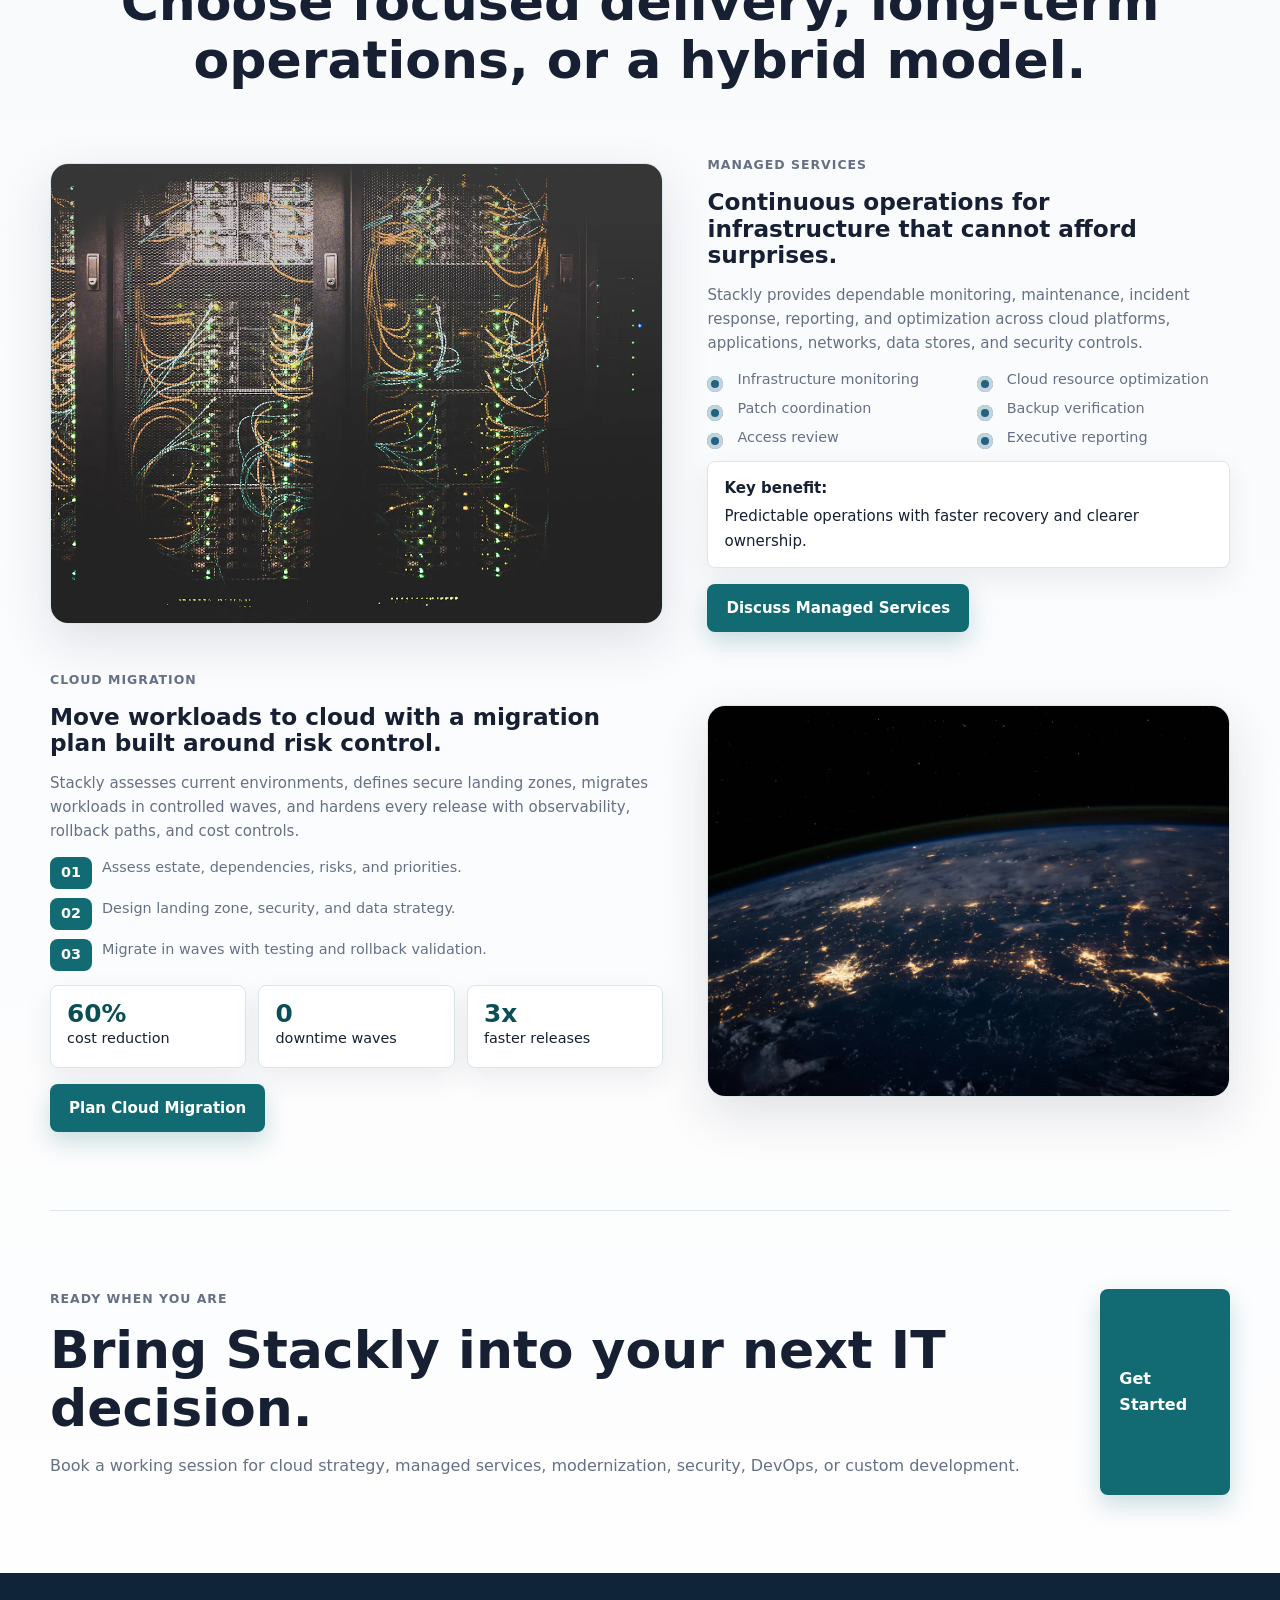
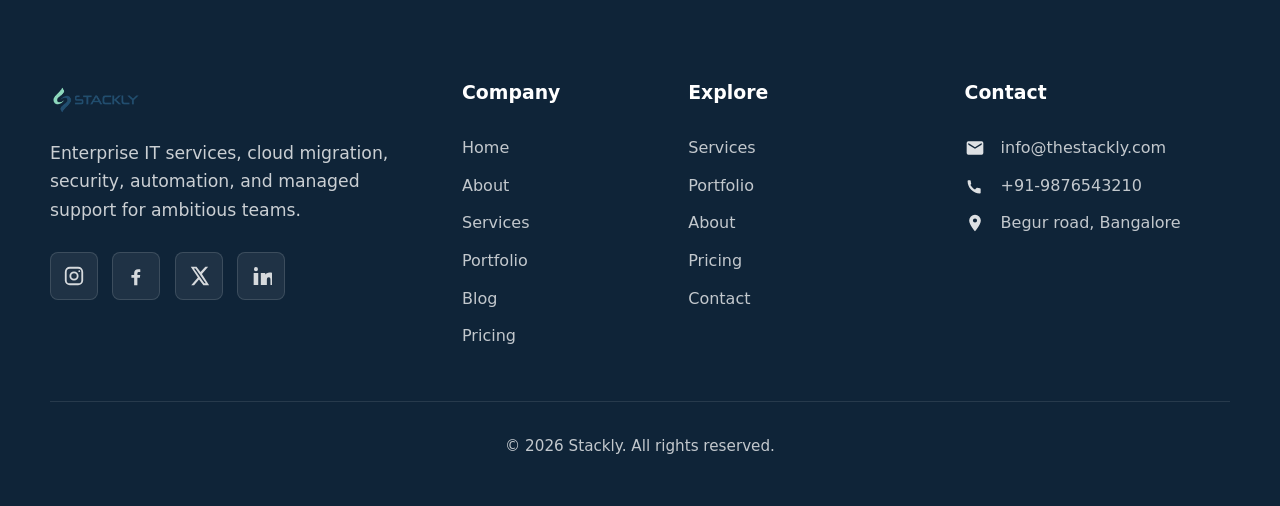
==== commit 5f1f893c: "final" ====
--- a/index.html
+++ b/index.html
@@ -318,7 +318,9 @@
                 <path fill="currentColor" d="M12 2a7 7 0 0 1 7 7c0 5.2-7 13-7 13S5 14.2 5 9a7 7 0 0 1 7-7Zm0 9.5A2.5 2.5 0 1 0 12 6.5a2.5 2.5 0 0 0 0 5Z"/>
               </svg>
             </span>
-            <span>Begur road, Bangalore</span>
+           <a href="https://www.google.com/maps?q=Begur+Road+Bangalore" target="_blank">
+  Begur road, Bangalore
+</a>
           </li>
         </ul>
       </div>
--- a/style.css
+++ b/style.css
@@ -2316,8 +2316,13 @@
 .location-card iframe {
   width: 100%;
   min-height: 260px;
+  aspect-ratio: 16 / 9;
   border: 0;
   border-radius: var(--radius);
+}
+
+.location-card a.btn {
+  width: fit-content;
 }
 
 .hidden,
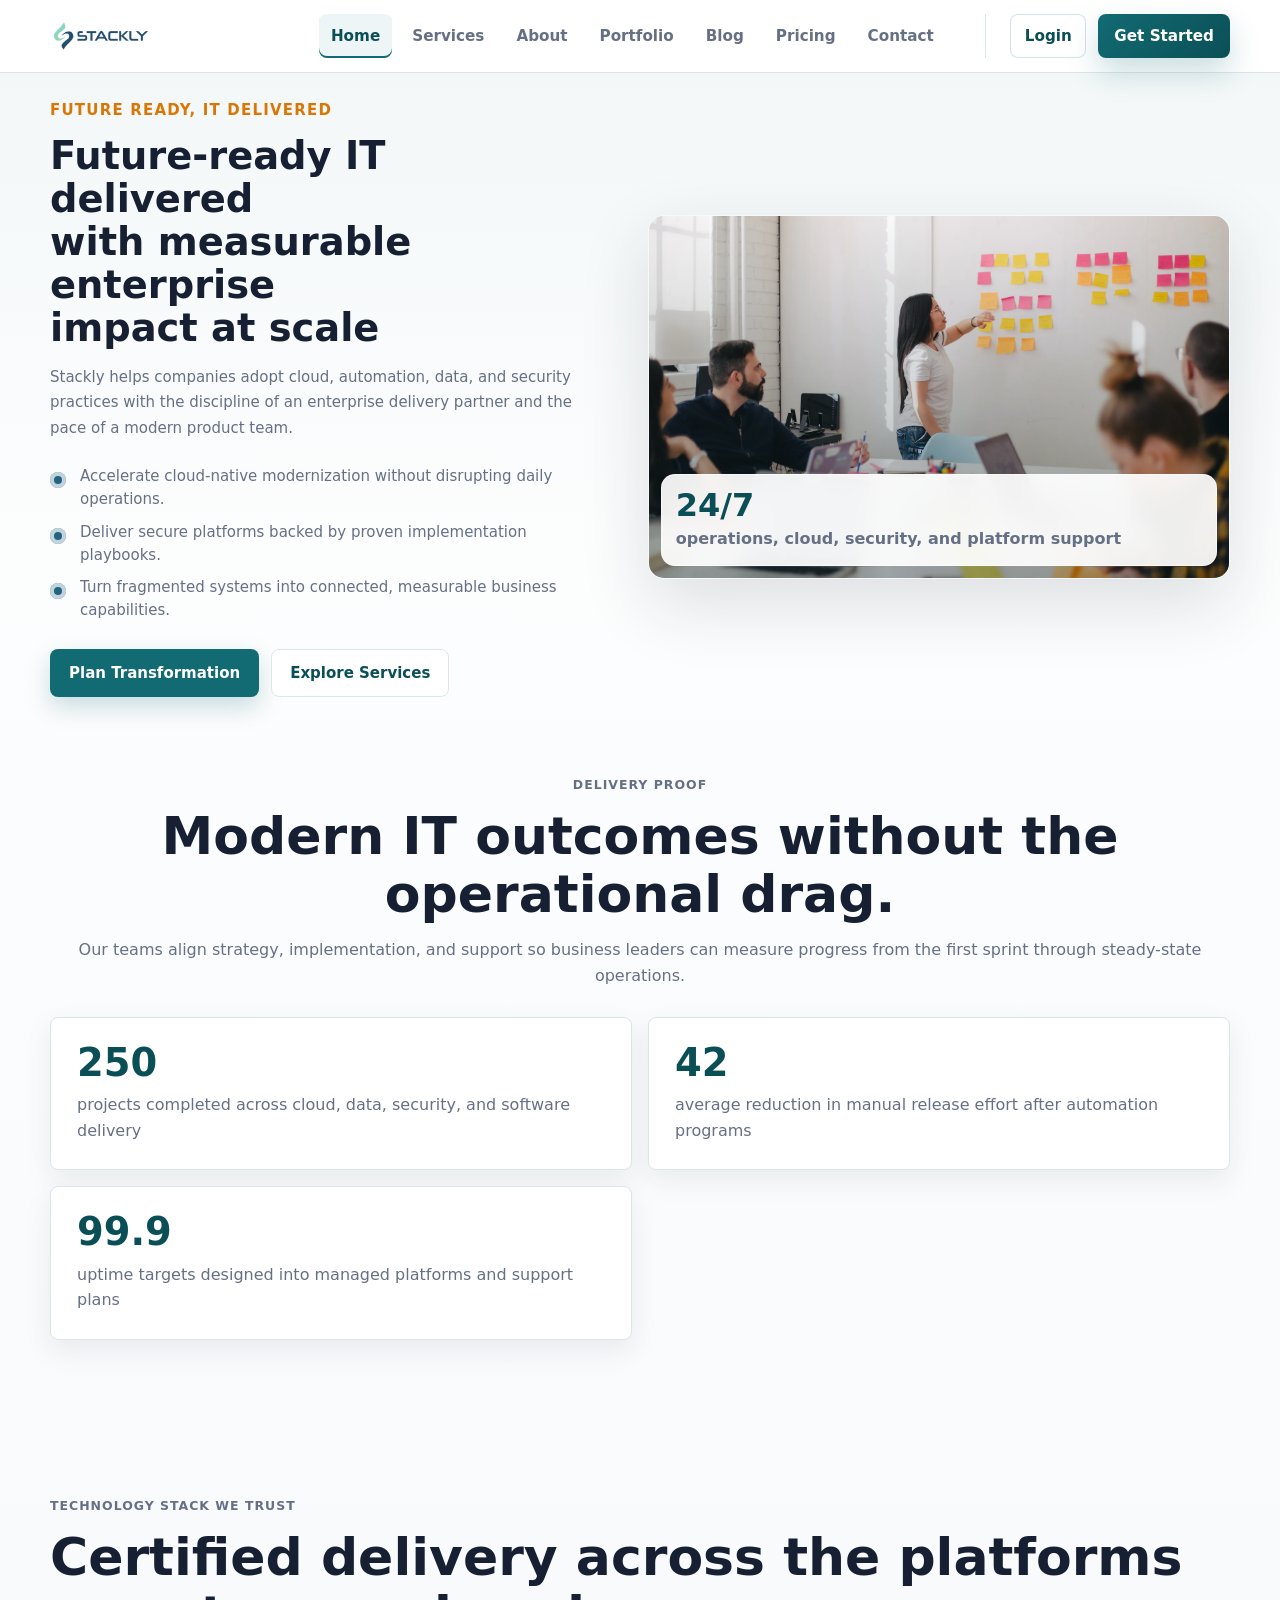
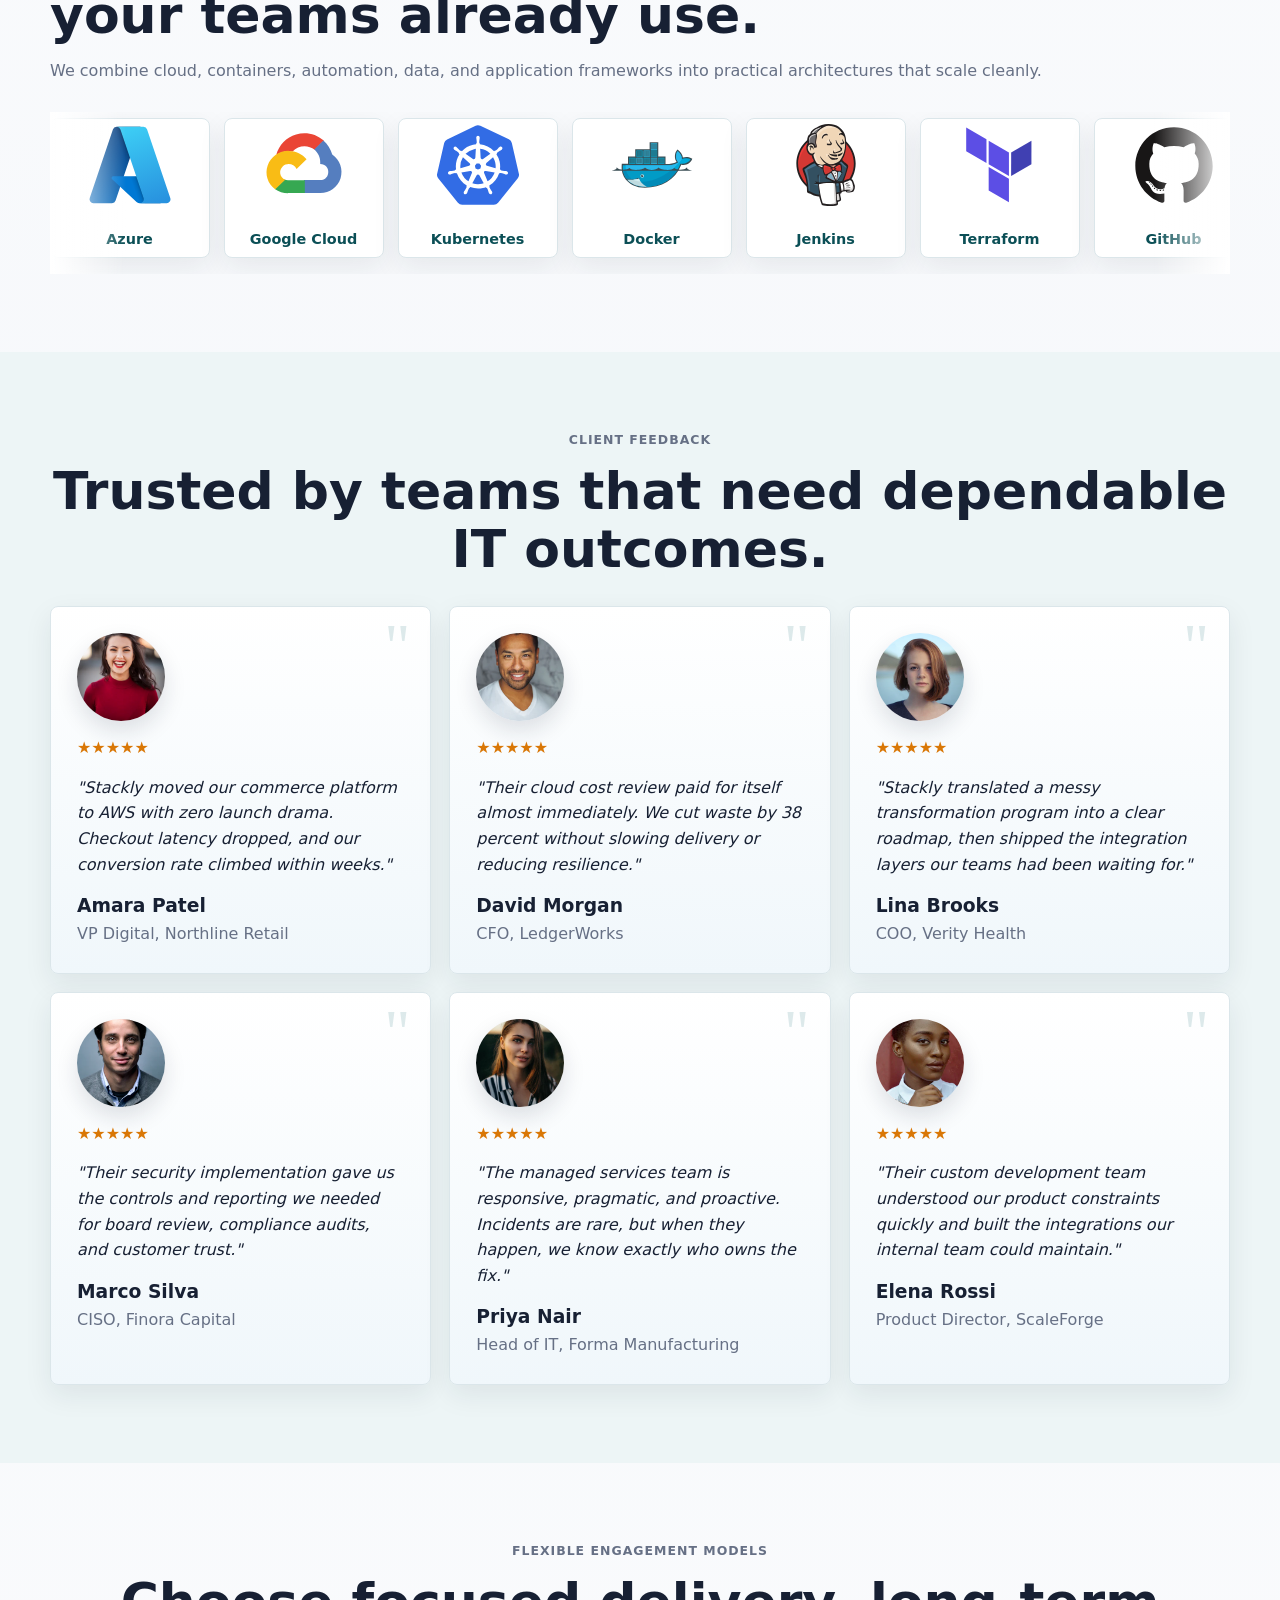
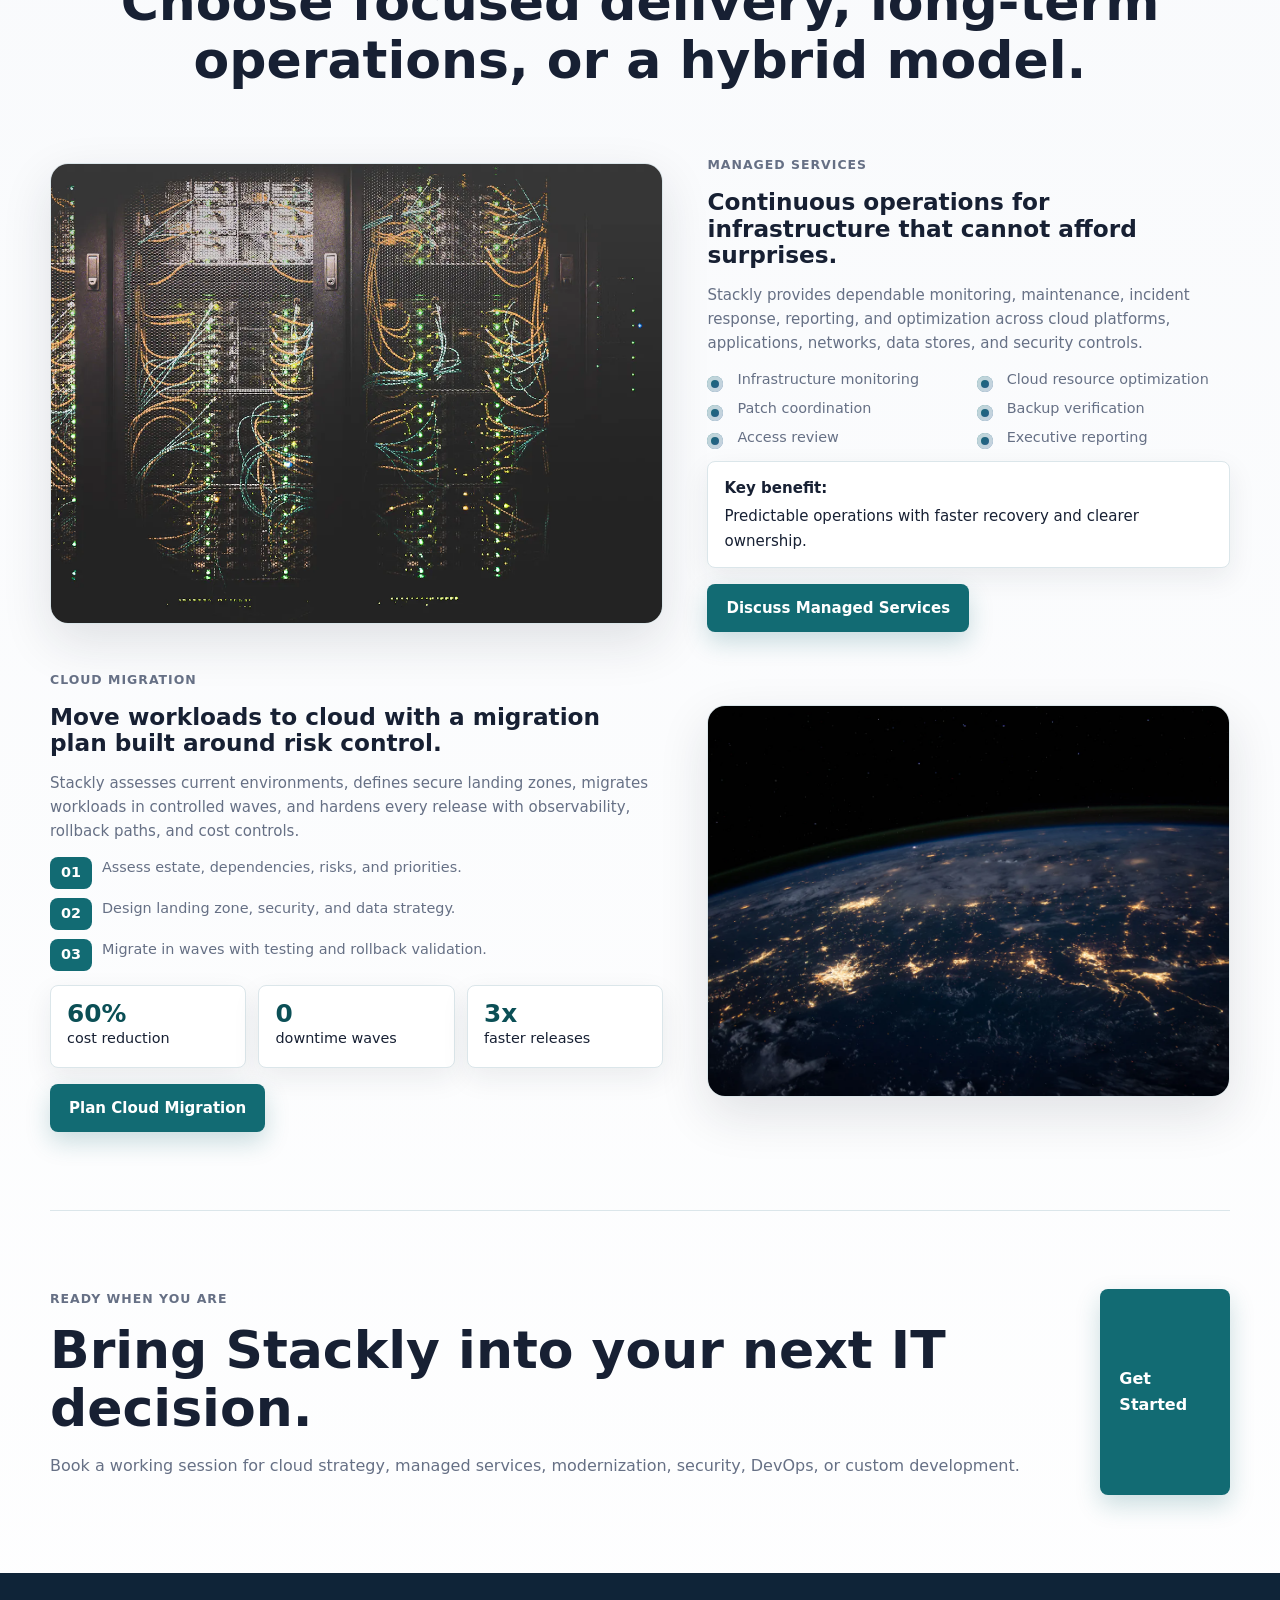
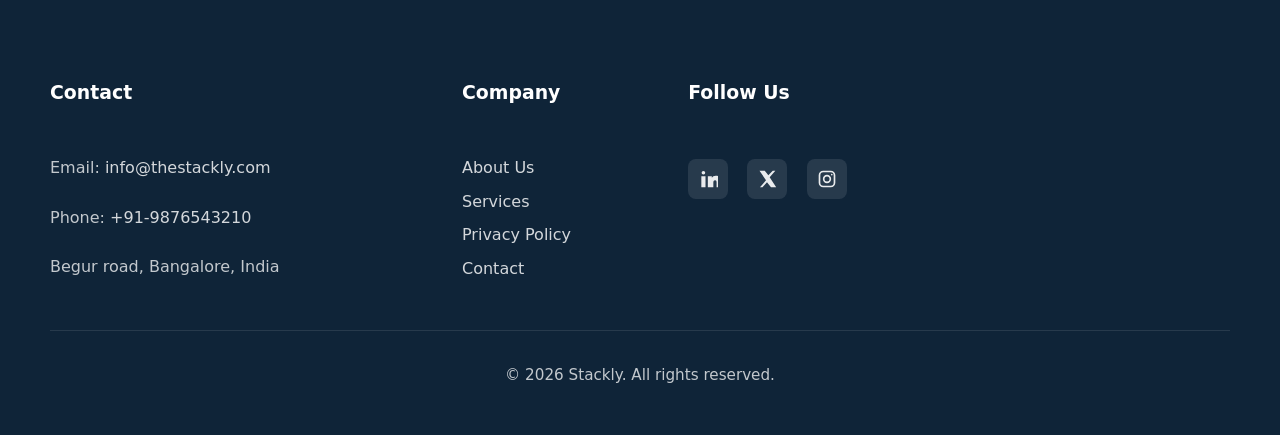
==== commit 19bd5c37: "new" ====
--- a/index.html
+++ b/index.html
@@ -242,93 +242,65 @@
     </section>
   </main>
 
-    <footer class="site-footer">
-    <div class="container footer-grid">
-      <div class="footer-brand">
-        <a class="logo" href="index.html" aria-label="Stackly home">
-          <img class="logo__img" src="assets/stackly-logo.webp" alt="Stackly Logo" width="280" height="64" decoding="async">
+   <footer class="site-footer">
+  <div class="container footer-grid">
+
+    <!-- Contact -->
+    <div class="footer-section footer-contact-section">
+      <h4>Contact</h4>
+      <p>
+        Email:
+        <a href="mailto:info@thestackly.com">info@thestackly.com</a>
+      </p>
+      <p>
+        Phone:
+        <a href="tel:+919876543210">+91-9876543210</a>
+      </p>
+      <p>Begur road, Bangalore, India</p>
+    </div>
+
+    <!-- Company -->
+    <div class="footer-section footer-company">
+      <h4>Company</h4>
+      <ul>
+        <li><a href="about.html">About Us</a></li>
+        <li><a href="services.html">Services</a></li>
+        <li><a href="privacy.html">Privacy Policy</a></li>
+        <li><a href="contact.html">Contact</a></li>
+      </ul>
+    </div>
+
+    <!-- Social Media -->
+    <div class="footer-section footer-social-section">
+      <h4>Follow Us</h4>
+      <div class="social-links">
+        <a href="https://linkedin.com" aria-label="LinkedIn" target="_blank">
+          <svg class="social-icon" viewBox="0 0 24 24" width="24" height="24">
+            <path fill="currentColor" d="M6.5 6.7A2.2 2.2 0 1 1 6.5 2.3a2.2 2.2 0 0 1 0 4.4ZM4 21.8V8.6h5v13.2H4Zm7.8 0V8.6h4.8v1.8h.1c.7-1.2 2.3-2.3 4.7-2.3c5 0 5.9 3.3 5.9 7.6v6.1h-5v-5.4c0-1.3 0-3-1.8-3s-2.1 1.4-2.1 2.9v5.5h-5Z"/>
+          </svg>
         </a>
-        <p>Enterprise IT services, cloud migration, security, automation, and managed support for ambitious teams.</p>
-        <div class="footer-social" aria-label="Social links">
-          <a class="footer-social__link" href="404.html" aria-label="Instagram">
-            <svg class="footer-social__icon" viewBox="0 0 24 24" width="22" height="22" aria-hidden="true">
-              <path fill="currentColor" d="M7.5 2h9A5.5 5.5 0 0 1 22 7.5v9A5.5 5.5 0 0 1 16.5 22h-9A5.5 5.5 0 0 1 2 16.5v-9A5.5 5.5 0 0 1 7.5 2Zm0 2A3.5 3.5 0 0 0 4 7.5v9A3.5 3.5 0 0 0 7.5 20h9a3.5 3.5 0 0 0 3.5-3.5v-9A3.5 3.5 0 0 0 16.5 4h-9Zm10.25 1.75a1 1 0 1 1 0 2a1 1 0 0 1 0-2ZM12 7a5 5 0 1 1 0 10a5 5 0 0 1 0-10Zm0 2a3 3 0 1 0 0 6a3 3 0 0 0 0-6Z"/>
-            </svg>
-          </a>
-          <a class="footer-social__link" href="404.html" aria-label="Facebook">
-            <svg class="footer-social__icon" viewBox="0 0 24 24" width="22" height="22" aria-hidden="true">
-              <path fill="currentColor" d="M13.5 22v-8h2.7l.4-3H13.5V9.1c0-.9.3-1.6 1.7-1.6h1.5V4.8c-.3 0-1.3-.1-2.5-.1c-2.5 0-4.2 1.5-4.2 4.3V11H7v3h3v8h3.5Z"/>
-            </svg>
-          </a>
-          <a class="footer-social__link" href="404.html" aria-label="Twitter">
-            <svg class="footer-social__icon" viewBox="0 0 24 24" width="22" height="22" aria-hidden="true">
-              <path fill="currentColor" d="M18.9 2H22l-6.8 7.8L23 22h-6.2l-4.8-6.2L6.6 22H3.5l7.3-8.4L3 2h6.3l4.3 5.6L18.9 2Zm-1.1 18h1.7L8.2 3.9H6.4L17.8 20Z"/>
-            </svg>
-          </a>
-          <a class="footer-social__link" href="404.html" aria-label="LinkedIn">
-            <svg class="footer-social__icon" viewBox="0 0 24 24" width="22" height="22" aria-hidden="true">
-              <path fill="currentColor" d="M6.5 6.7A2.2 2.2 0 1 1 6.5 2.3a2.2 2.2 0 0 1 0 4.4ZM4 21.8V8.6h5v13.2H4Zm7.8 0V8.6h4.8v1.8h.1c.7-1.2 2.3-2.3 4.7-2.3c5 0 5.9 3.3 5.9 7.6v6.1h-5v-5.4c0-1.3 0-3-1.8-3s-2.1 1.4-2.1 2.9v5.5h-5Z"/>
-            </svg>
-          </a>
-        </div>
-      </div>
-      <div>
-        <h4>Company</h4>
-        <ul class="footer-links">
-          <li><a href="index.html">Home</a></li>
-          <li><a href="about.html">About</a></li>
-          <li><a href="services.html">Services</a></li>
-          <li><a href="portfolio.html">Portfolio</a></li>
-          <li><a href="blog.html">Blog</a></li>
-          <li><a href="pricing.html">Pricing</a></li>
-        </ul>
-      </div>
-      <div>
-        <h4>Explore</h4>
-        <ul class="footer-links">
-          <li><a href="services.html">Services</a></li>
-          <li><a href="portfolio.html">Portfolio</a></li>
-          <li><a href="about.html">About</a></li>
-          <li><a href="pricing.html">Pricing</a></li>
-          <li><a href="contact.html">Contact</a></li>
-        </ul>
-      </div>
-      <div>
-        <h4>Contact</h4>
-        <ul class="footer-links footer-contact">
-          <li>
-            <span class="footer-contact__ico" aria-hidden="true">
-              <svg viewBox="0 0 24 24" width="20" height="20">
-                <path fill="currentColor" d="M20 4H4a2 2 0 0 0-2 2v12a2 2 0 0 0 2 2h16a2 2 0 0 0 2-2V6a2 2 0 0 0-2-2Zm0 4-8 5L4 8V6l8 5 8-5v2Z"/>
-              </svg>
-            </span>
-            <a href="mailto:info@thestackly.com">info@thestackly.com</a>
-          </li>
-          <li>
-            <span class="footer-contact__ico" aria-hidden="true">
-              <svg viewBox="0 0 24 24" width="20" height="20">
-                <path fill="currentColor" d="M6.6 10.8c1.2 2.3 3.1 4.2 5.4 5.4l1.8-1.8c.2-.2.6-.3.9-.2 1 .3 2.1.5 3.2.5.5 0 .9.4.9.9V20c0 .5-.4.9-.9.9C9.9 20.9 3.1 14.1 3.1 5.9c0-.5.4-.9.9-.9H6c.5 0 .9.4.9.9 0 1.1.2 2.2.5 3.2.1.3 0 .7-.2.9l-1.6 1.7Z"/>
-              </svg>
-            </span>
-            <a href="tel:+919876543210">+91-9876543210</a>
-          </li>
-          <li>
-            <span class="footer-contact__ico" aria-hidden="true">
-              <svg viewBox="0 0 24 24" width="20" height="20">
-                <path fill="currentColor" d="M12 2a7 7 0 0 1 7 7c0 5.2-7 13-7 13S5 14.2 5 9a7 7 0 0 1 7-7Zm0 9.5A2.5 2.5 0 1 0 12 6.5a2.5 2.5 0 0 0 0 5Z"/>
-              </svg>
-            </span>
-           <a href="https://www.google.com/maps?q=Begur+Road+Bangalore" target="_blank">
-  Begur road, Bangalore
-</a>
-          </li>
-        </ul>
+        <a href="https://twitter.com" aria-label="Twitter" target="_blank">
+          <svg class="social-icon" viewBox="0 0 24 24" width="24" height="24">
+            <path fill="currentColor" d="M18.9 2H22l-6.8 7.8L23 22h-6.2l-4.8-6.2L6.6 22H3.5l7.3-8.4L3 2h6.3l4.3 5.6L18.9 2Z"/>
+          </svg>
+        </a>
+        <a href="https://instagram.com" aria-label="Instagram" target="_blank">
+          <svg class="social-icon" viewBox="0 0 24 24" width="24" height="24">
+            <path fill="currentColor" d="M7.5 2h9A5.5 5.5 0 0 1 22 7.5v9A5.5 5.5 0 0 1 16.5 22h-9A5.5 5.5 0 0 1 2 16.5v-9A5.5 5.5 0 0 1 7.5 2Zm0 2A3.5 3.5 0 0 0 4 7.5v9A3.5 3.5 0 0 0 7.5 20h9a3.5 3.5 0 0 0 3.5-3.5v-9A3.5 3.5 0 0 0 16.5 4h-9Zm10.25 1.75a1 1 0 1 1 0 2a1 1 0 0 1 0-2ZM12 7a5 5 0 1 1 0 10a5 5 0 0 1 0-10Zm0 2a3 3 0 1 0 0 6a3 3 0 0 0 0-6Z"/>
+          </svg>
+        </a>
       </div>
     </div>
-    <div class="container footer-bottom">
-      <span>&copy; <span id="year"></span> Stackly. All rights reserved.</span>
-    </div>
-  </footer>
+
+  </div>
+
+  <!-- Footer Bottom -->
+  <div class="container footer-bottom">
+    <span>
+      &copy; 2026 Stackly. All rights reserved.
+    </span>
+  </div>
+</footer>
 
   <script src="script.js"></script>
 </body>
--- a/style.css
+++ b/style.css
@@ -28,21 +28,89 @@
 .site-footer {
   background: #0f2438;
   color: rgba(255, 255, 255, 0.75);
-  padding: 6.75rem 0 3rem;
+  padding: 5rem 0 2.6rem;
   margin-top: 0;
 }
 
 .site-footer .container {
-  width: calc(100% - 128px);
   max-width: 1700px;
+  margin: 0 auto;
 }
  
 .footer-grid {
   display: grid;
-  grid-template-columns: minmax(280px, 1.18fr) minmax(140px, 0.55fr) minmax(190px, 0.72fr) minmax(300px, 0.9fr);
-  gap: clamp(3rem, 7vw, 8.5rem);
+  grid-template-columns: repeat(auto-fit, minmax(280px, 1fr));
+  gap: clamp(2rem, 6vw, 4rem);
   align-items: start;
-  margin-bottom: 5.2rem;
+  margin-bottom: 2rem;
+}
+
+.footer-section {
+  display: flex;
+  flex-direction: column;
+  gap: 1rem;
+}
+
+.footer-section h4 {
+  margin-bottom: 0.75rem;
+  font-size: 1.1rem;
+  color: #ffffff;
+  font-weight: 600;
+}
+
+.footer-section p,
+.footer-section li {
+  margin: 0.25rem 0;
+  line-height: 1.6;
+}
+
+.footer-section a {
+  color: rgba(255, 255, 255, 0.85);
+  text-decoration: none;
+  transition: color 0.2s ease;
+}
+
+.footer-section a:hover {
+  color: #ffffff;
+}
+
+.footer-company ul {
+  list-style: none;
+  margin: 0;
+  padding: 0;
+}
+
+.footer-company li {
+  margin-bottom: 0.5rem;
+}
+
+.social-links {
+  display: flex;
+  gap: 1.2rem;
+  margin-top: 0.5rem;
+}
+
+.social-links a {
+  display: inline-flex;
+  align-items: center;
+  justify-content: center;
+  width: 40px;
+  height: 40px;
+  border-radius: 8px;
+  background: rgba(255, 255, 255, 0.1);
+  transition: background 0.2s ease, transform 0.2s ease;
+}
+
+.social-links a:hover {
+  background: rgba(255, 255, 255, 0.2);
+  transform: translateY(-2px);
+}
+
+.social-icon {
+  width: 20px;
+  height: 20px;
+  display: block;
+  color: rgba(255, 255, 255, 0.9);
 }
  
 .site-footer h4 {
@@ -2638,6 +2706,39 @@
 
   .hero-media img {
     min-height: 420px;
+  }
+
+  .navbar {
+    min-height: 64px;
+  }
+
+  .nav-menu {
+    position: fixed;
+    top: 64px;
+    right: 0.75rem;
+    left: 0.75rem;
+    width: auto;
+    max-height: calc(100dvh - 5.5rem);
+    padding: 1rem;
+  }
+
+  .nav-menu.open {
+    display: flex;
+  }
+
+  .nav-links,
+  .nav-actions {
+    width: 100%;
+    flex-direction: column;
+    align-items: stretch;
+  }
+
+  .nav-links a,
+  .nav-actions a,
+  .logout-btn,
+  .user-pill {
+    width: 100%;
+    justify-content: center;
   }
 
   .engagement-row.reverse .engagement-image {
@@ -3194,35 +3295,6 @@
     min-height: 64px;
   }
 
-  .nav-menu {
-    position: fixed;
-    top: 64px;
-    right: 0.75rem;
-    left: 0.75rem;
-    width: auto;
-    max-height: calc(100dvh - 5.5rem);
-    padding: 1rem;
-  }
-
-  .nav-menu.open {
-    display: flex;
-  }
-
-  .nav-links,
-  .nav-actions {
-    width: 100%;
-    flex-direction: column;
-    align-items: stretch;
-  }
-
-  .nav-links a,
-  .nav-actions a,
-  .logout-btn,
-  .user-pill {
-    width: 100%;
-    justify-content: center;
-  }
-
   .visual-hero,
   .engagement-row,
   .story-section,
